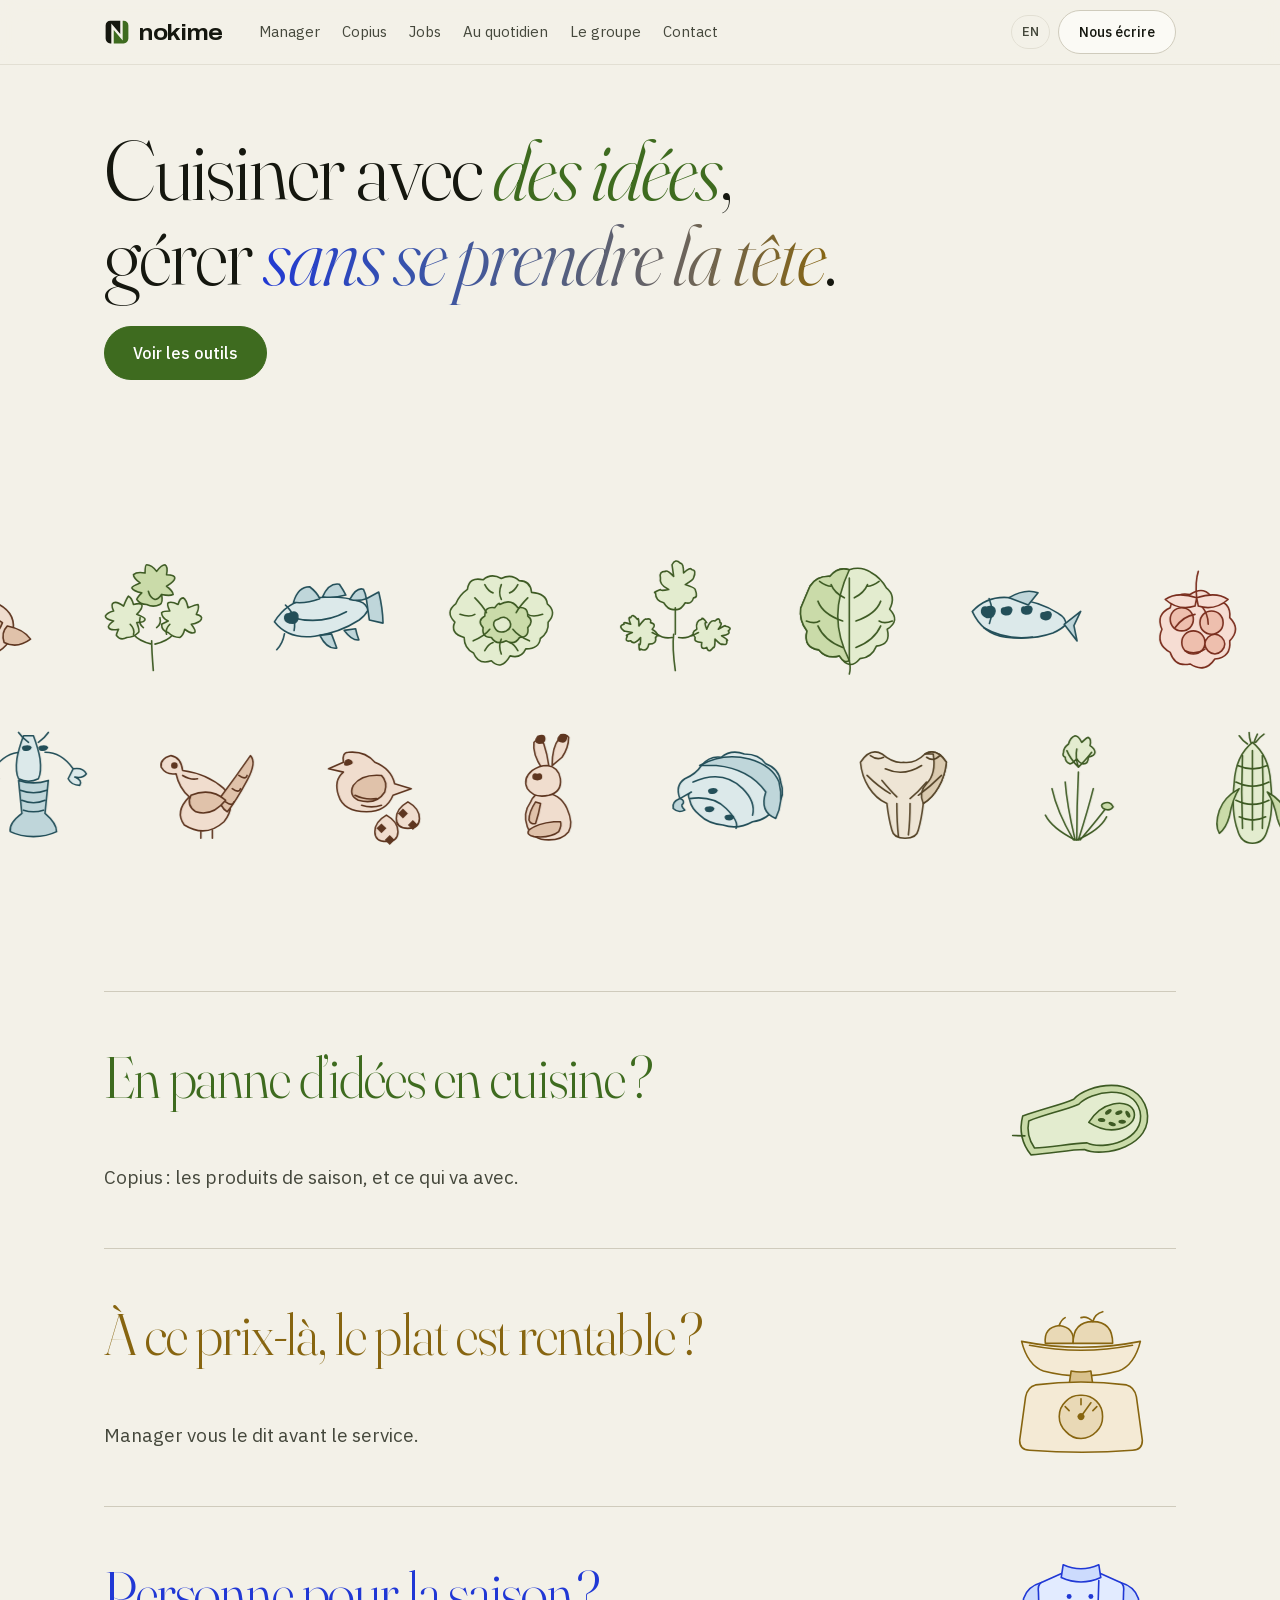
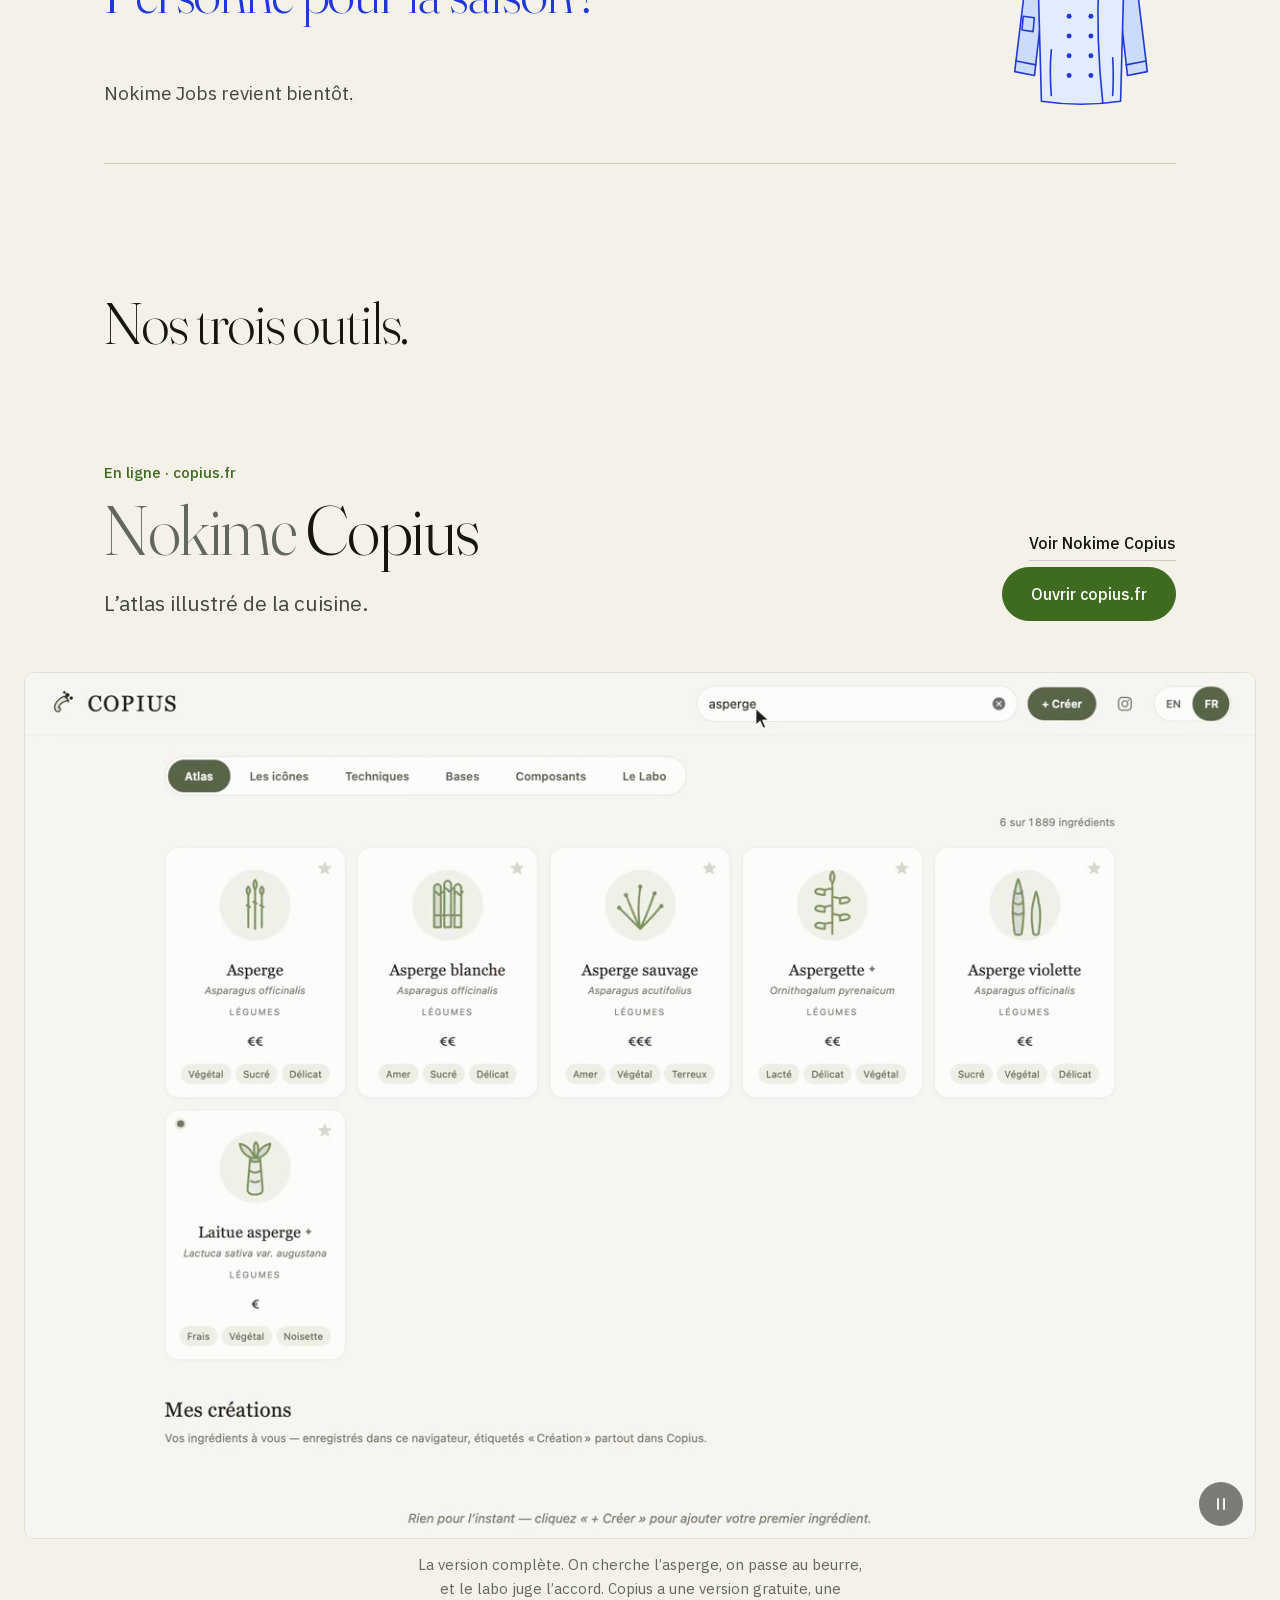
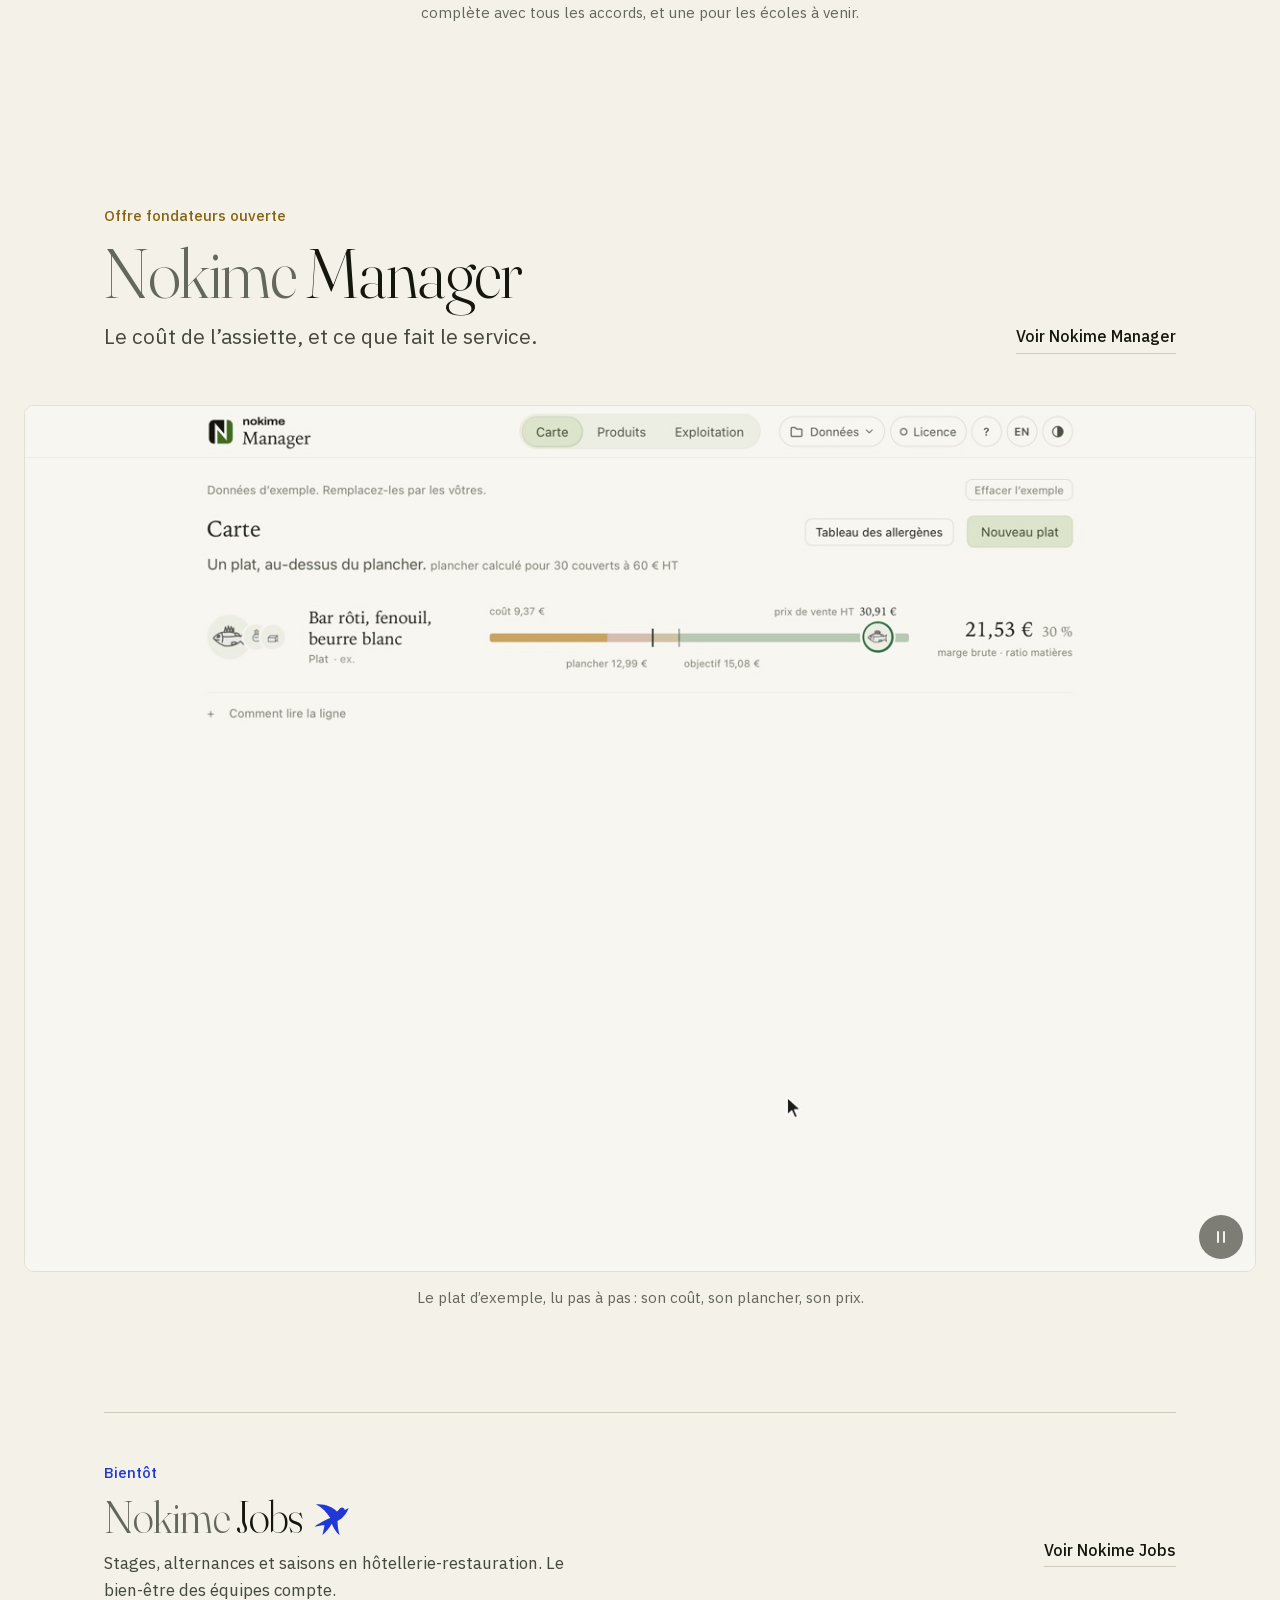
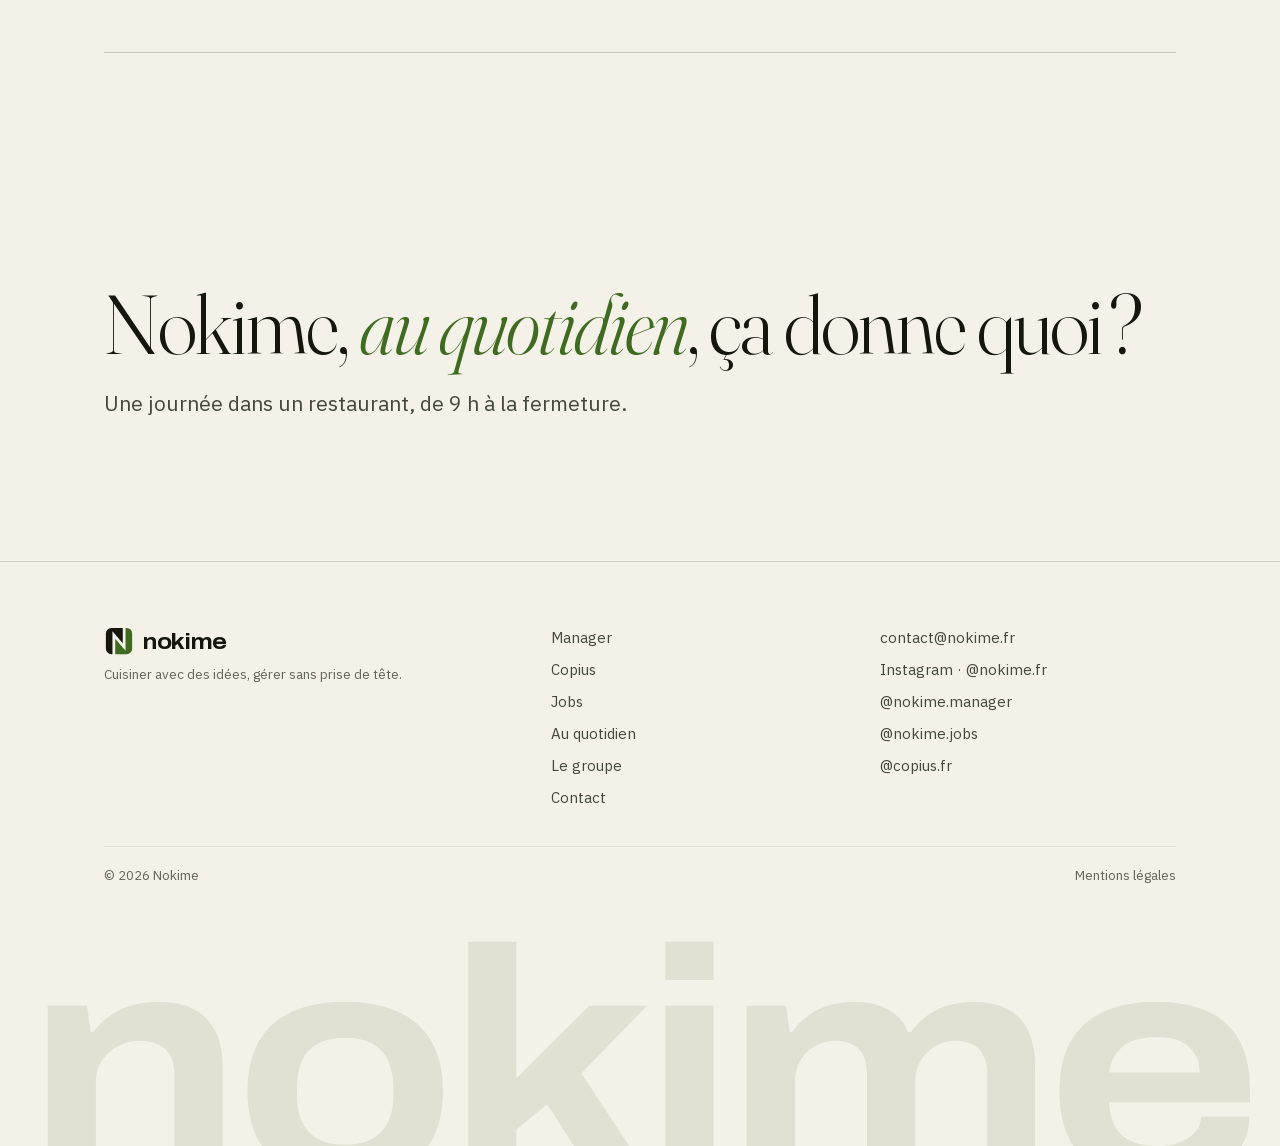
==== index.html @ 4565d4f0 "Films : plus de zoom au défilement sur tablette tactile (film Manager saccadé sur iPad) Sur écran ta" ====
<!doctype html>
<html lang="fr">
<head>
<meta charset="utf-8">
<meta name="viewport" content="width=device-width, initial-scale=1, viewport-fit=cover">
<title>Nokime — cuisiner avec des idées, gérer sans prise de tête</title>
<meta name="description" content="Copius pour trouver l’inspiration, Manager pour savoir si le plat est rentable et, bientôt, Jobs pour recruter en prenant soin des équipes.">
<link rel="canonical" href="https://nokime.fr/">
<meta name="theme-color" content="#F3F1E8">
<meta property="og:title" content="Nokime — cuisiner avec des idées, gérer sans prise de tête">
<meta property="og:description" content="Copius pour trouver l’inspiration, Manager pour savoir si le plat est rentable et, bientôt, Jobs pour recruter en prenant soin des équipes.">
<meta property="og:image" content="https://nokime.fr/og.png?v=8">
<meta property="og:image:width" content="1200">
<meta property="og:image:height" content="630">
<meta name="twitter:card" content="summary_large_image">
<meta property="og:type" content="website">
<meta property="og:locale" content="fr_FR">
<link rel="icon" href="data:image/svg+xml,%3Csvg xmlns='http://www.w3.org/2000/svg' viewBox='0 0 240 240'%3E%3Cstyle%3E.a%7Bfill:%2315170F%7D.b%7Bfill:%233E6B1F%7D%40media (prefers-color-scheme:dark)%7B.a%7Bfill:%23ECEBE2%7D.b%7Bfill:%23BBEB8A%7D%7D%3C/style%3E%3Cpath class='a' d='M15 181V59A44 44 0 0 1 59 15H150V137.65L67.5 41.65V225H59A44 44 0 0 1 15 181Z'/%3E%3Cpath class='b' d='M90 225V102.35L172.5 198.35V15H181A44 44 0 0 1 225 59V181A44 44 0 0 1 181 225Z'/%3E%3C/svg%3E">
<link rel="apple-touch-icon" href="apple-touch-icon.png?v=2">
<link rel="preload" href="fonts/archivo-wordmark.woff2" as="font" type="font/woff2" crossorigin>
<link rel="preload" href="fonts/fraunces-normal-300-700.woff2" as="font" type="font/woff2" crossorigin>
<link rel="preload" href="fonts/ibm-plex-sans-normal-400.woff2" as="font" type="font/woff2" crossorigin>
<link rel="stylesheet" href="css/fonts.css?v=134">
<link rel="stylesheet" href="css/site.css?v=134">
<link rel="stylesheet" href="css/atlas.css?v=134">
<link rel="stylesheet" href="css/door.css?v=134">
<script>(function(){var l;try{var q=/[?&]lang=(fr|en)(?:&|$)/.exec(location.search);l=q?q[1]:localStorage.getItem("nokime-lang");}catch(e){}if(l!=="fr"&&l!=="en")l=/(^|\.)nokime\.com$/.test(location.hostname)?"en":"fr";document.documentElement.setAttribute("lang",l);})();</script>
<script type="application/ld+json">{"@context":"https://schema.org","@graph":[{"@type":"Organization","@id":"https://nokime.fr/#org","name":"Nokime","url":"https://nokime.fr/","sameAs":["https://www.instagram.com/nokime.fr/","https://www.linkedin.com/company/nokime-fr/"],"logo":"https://nokime.fr/apple-touch-icon.png","description":"Copius pour trouver l’inspiration, Manager pour savoir si le plat est rentable et, bientôt, Jobs pour recruter en prenant soin des équipes.","disambiguatingDescription":"Nokime est une entreprise française d’outils pour la restauration et l’hôtellerie : Copius, Nokime Jobs et Nokime Manager.","brand":[{"@type":"Brand","name":"Copius","url":"https://copius.fr/","description":"Copius : 1 889 ingrédients, 135 techniques, 45 bases et 68 chefs, dessinés et bilingues, chaque produit avec sa fourchette de prix, sa saison et ses accords. Trois versions : libre, complète, école (bientôt).","sameAs":["https://www.instagram.com/copius.fr/"]},{"@type":"Brand","name":"Nokime Jobs","url":"https://nokime.fr/jobs/","description":"Des stages, des alternances et des saisons en hôtellerie-restauration, avec une charte d’accueil. Nokime Jobs revient bientôt.","sameAs":["https://www.instagram.com/nokime.jobs/"]},{"@type":"Brand","name":"Nokime Manager","url":"https://manager.nokime.fr/","description":"Nokime Manager : coût matière par portion, ratio, marge brute et prix plancher pour chaque plat ; vos prix d’achat ; le tableau des allergènes ; un service type lu en clair. Sur votre compte, avec 1 887 produits déjà chiffrés.","sameAs":["https://www.instagram.com/nokime.manager/"]}]},{"@type":"WebSite","@id":"https://nokime.fr/#site","name":"Nokime","url":"https://nokime.fr/","inLanguage":["fr","en"],"publisher":{"@id":"https://nokime.fr/#org"}}]}</script>
</head>
<body data-title="titleHome" data-desc="descHome">
<a class="skip" href="#main" data-t="skip">Aller au contenu</a>

<!-- the welcome door: Copius, Manager and Jobs pinned on one stage; Copius + Manager + Jobs melt, as paint mixes, into the mark and the name Nokime as the page scrolls (css/door.css, js/door.js) -->
<section class="door" id="door" role="region" aria-labelledby="doorTitle" data-nosnippet>
  <div class="door-track" id="doorTrack">
    <div class="door-stage" id="doorStage">
      <div class="d-tools"><button class="d-lang" id="ddLang" type="button" hidden>EN</button><a class="d-skip" href="#doorEnd" data-t="ddSkip">Passer</a></div>

      <!-- three pools of paint; mix-blend-mode multiply inside an isolated group = the colours mix like paint, never like light (divs moved by transform, so the compositor does it) -->
      <div class="d-paint" id="ddPaint" aria-hidden="true">
        <div class="d-pools" id="ddPools">
          <i class="d-pool pa" id="ddPA"></i>
          <i class="d-pool pb" id="ddPB"></i>
          <i class="d-pool pc" id="ddPC"></i>
        </div>
      </div>

      <div class="d-worlds" id="ddWorlds">

        <div class="d-head" id="ddHead"><p id="doorTitle" data-t="ddTitle">Un restaurant, trois questions.</p></div>

        <div class="d-col d-copius">
          <div class="d-text">
            <p class="d-q" data-fade data-t="ddQ1">Quoi cuisiner ?</p>
            <p class="d-name" data-w="c" data-t="navCopius">Copius</p>
            <p class="d-inf" data-fade data-t="ddI1">Les idées.</p>
          </div>
          <div class="d-world" aria-hidden="true"><div class="d-disc">
            <span class="d-piece d-art a1" data-w="c" data-kind="art" data-art="porcini" style="--rot:-6"></span>
            <span class="d-piece d-art a2" data-w="c" data-kind="art" data-art="langoustine" style="--rot:7"></span>
            <span class="d-piece d-art a3" data-w="c" data-kind="art" data-art="fraise-des-bois" style="--rot:-10"></span>
            <span class="d-piece d-art a4" data-w="c" data-kind="art" data-art="scallop" style="--rot:8"></span>
            <span class="d-piece d-art a5" data-w="c" data-kind="art" data-art="cilantro" style="--rot:-4"></span>
          </div></div>
        </div>

        <div class="d-col d-manager">
          <div class="d-text">
            <p class="d-q" data-fade data-t="ddQ2">À quel prix ?</p>
            <p class="d-name" data-w="m" data-t="navManager">Manager</p>
            <p class="d-inf" data-fade data-t="ddI2">Le bon prix.</p>
          </div>
          <div class="d-world" aria-hidden="true"><div class="d-disc">
            <span class="d-piece d-art a1" data-w="m" data-kind="art" data-art="icon-balance-cuisine" style="--rot:-6"></span>
            <span class="d-piece d-art a2" data-w="m" data-kind="art" data-art="icon-carnet" style="--rot:7"></span>
            <span class="d-piece d-art a3" data-w="m" data-kind="art" data-art="icon-etiquette" style="--rot:-10"></span>
            <span class="d-piece d-art a4" data-w="m" data-kind="art" data-art="icon-pieces" style="--rot:8"></span>
          </div></div>
        </div>

        <div class="d-col d-jobs">
          <div class="d-text">
            <p class="d-q" data-fade data-t="ddQ3">Avec qui ?</p>
            <p class="d-name" data-w="j" data-t="navJobs">Jobs</p>
            <p class="d-inf" data-fade data-t="ddI3">L’équipe.</p>
          </div>
          <div class="d-world" aria-hidden="true"><div class="d-disc">
            <span class="d-piece d-art a1" data-w="j" data-kind="art" data-art="icon-toque-haute" style="--rot:-6"></span>
            <span class="d-piece d-art a2" data-w="j" data-kind="art" data-art="icon-veste" style="--rot:5"></span>
            <span class="d-piece d-art a3" data-w="j" data-kind="art" data-art="icon-sonnette" style="--rot:-10"></span>
            <span class="d-piece d-art a4" data-w="j" data-kind="art" data-art="icon-tablier" style="--rot:6"></span>
          </div></div>
        </div>

      </div>

      <div class="d-hint" aria-hidden="true" id="ddHint"><span data-t="ddScroll">Faites défiler</span><i></i></div>

      <div class="d-final" id="ddFinal">
        <div class="d-markwrap">
          <svg class="d-mark" id="ddMark" viewBox="0 0 240 240" aria-hidden="true" focusable="false">
            <defs>
              <radialGradient id="ddGlowG" cx="50%" cy="50%" r="50%">
                <stop offset="0" style="stop-color:var(--paint-c)" stop-opacity=".30"/>
                <stop offset=".55" style="stop-color:var(--paint-c)" stop-opacity=".09"/>
                <stop offset="1" style="stop-color:var(--paint-c)" stop-opacity="0"/>
              </radialGradient>
            </defs>
            <circle class="d-glow" id="ddGlow" cx="120" cy="120" r="215" fill="url(#ddGlowG)"/>
            <rect class="d-body" id="ddBody" x="15" y="15" width="210" height="210" rx="44"/>
            <g class="d-halves" id="ddHalves">
              <path class="d-knife" id="ddKnife" pathLength="1" d="M78.75 225V72L161.25 168V15"/>
              <path class="cut-a" id="ddCutA" d="M15 181V59A44 44 0 0 1 59 15H150V137.65L67.5 41.65V225H59A44 44 0 0 1 15 181Z"/>
              <path class="cut-b" id="ddCutB" d="M90 225V102.35L172.5 198.35V15H181A44 44 0 0 1 225 59V181A44 44 0 0 1 181 225Z"/>
            </g>
            <rect class="d-rim" id="ddRim" x="15" y="15" width="210" height="210" rx="44" vector-effect="non-scaling-stroke"/>
          </svg>
        </div>
        <div class="d-wordbox">
          <p class="d-eq" id="ddEq" aria-hidden="true"><span class="eq-t eq-c">Copius</span><span class="eq-p">+</span><span class="eq-t eq-m">Manager</span><span class="eq-p">+</span><span class="eq-t eq-j">Jobs</span><span class="eq-is">=</span></p>
          <p class="d-word" id="ddWord">nokime</p>
        </div>
        <p class="d-line" id="ddLine" data-t="grTitle">Un seul nom, plusieurs outils.</p>
        <div class="d-act" id="ddAct"><a class="btn primary" href="#doorEnd"><span data-t="ddEnter">Entrer sur le site</span><span class="arrow" aria-hidden="true">→</span></a></div>
        <p class="d-links" id="ddLinks"><a class="t-manager" href="manager/" data-t="navManager">Manager</a><a class="t-copius" href="copius/" data-t="navCopius">Copius</a><a class="t-jobs" href="jobs/" data-t="navJobs">Jobs</a></p>
      </div>


    </div>
  </div>
</section>
<span class="d-end" id="doorEnd" tabindex="-1"></span>

<header class="site-head">
  <div class="wrap head-row">
    <a class="brand" href="./">
      <svg class="mark" viewBox="0 0 240 240" aria-hidden="true"><path class="cut-a" d="M15 181V59A44 44 0 0 1 59 15H150V137.65L67.5 41.65V225H59A44 44 0 0 1 15 181Z"/><path class="cut-b" d="M90 225V102.35L172.5 198.35V15H181A44 44 0 0 1 225 59V181A44 44 0 0 1 181 225Z"/></svg>
      <span class="word">nokime</span>
    </a>
    <nav class="nav" id="nav" aria-label="Navigation">
      <a href="manager/" data-t="navManager">Manager</a>
      <a href="copius/" data-t="navCopius">Copius</a>
      <a href="jobs/" data-t="navJobs">Jobs</a>
      <a href="au-quotidien/" data-t="navDay">Au quotidien</a>
      <a href="groupe/" data-t="navGroup">Le groupe</a>
      <a href="contact/" data-t="navContact">Contact</a>
    </nav>
    <div class="head-tools">
      <button class="tbtn" id="langBtn" type="button" aria-label="Switch to English">EN</button>
      <a class="btn small" href="contact/" data-t="navCta">Nous écrire</a>
      <button class="tbtn menu" id="menuBtn" type="button" aria-expanded="false" aria-controls="nav" aria-label="Menu"><svg viewBox="0 0 24 24" aria-hidden="true"><path d="M4 7h16M4 12h16M4 17h16"/></svg></button>
    </div>
  </div>
</header>

<main id="main">

  <section class="plate-hero">
    <div class="wrap">
      <h1 class="display"><span data-t="heroT1">Cuisiner avec </span><em class="hl hl-idea" data-t="heroT2">des idées</em><span data-t="heroT3">, gérer </span><em class="hl hl-calm" data-t="heroT4">sans se prendre la tête</em><span data-t="heroT5">.</span></h1>
      <div class="cta-row">
          <a class="btn primary" href="#outils"><span data-t="heroCta1">Voir les outils</span></a>
        </div>
    </div>
    <div class="wall" data-wall="2" aria-hidden="true"></div>
  </section>

  <section>
    <div class="wrap">
      <div class="questions">
        <a class="stat" href="copius/"><p class="stat-n t-copius" data-t="stat1n">En panne d’idées en cuisine ?</p><p class="stat-l" data-t="stat1l">Copius : les produits de saison, et ce qui va avec.</p><span class="q-art" aria-hidden="true" data-art="butternut"></span></a>
        <a class="stat" href="manager/"><p class="stat-n t-manager" data-t="stat3n">À ce prix-là, le plat est rentable ?</p><p class="stat-l" data-t="stat3l">Manager vous le dit avant le service.</p><span class="q-art" aria-hidden="true" data-art="icon-balance-cuisine"></span></a>
        <a class="stat" href="jobs/"><p class="stat-n t-jobs" data-t="stat2n">Personne pour la saison ?</p><p class="stat-l" data-t="stat2l">Nokime Jobs revient bientôt.</p><span class="q-art" aria-hidden="true" data-art="icon-veste"></span></a>
      </div>
    </div>
  </section>

  <section class="section tools" id="outils">
    <div class="wrap">
      <div class="section-head">
        <h2 class="kicker" data-t="prodKicker">Nos trois outils.</h2>
      </div>
      <div class="chapters">
        <article class="chapter chapter-copius"><div class="chapter-head"><div class="chapter-name"><p class="tag t-copius" data-t="cTag">En ligne · copius.fr</p>
          <h3><span class="brandword">Nokime</span> Copius</h3>
          <p class="sub" data-t="cSub">L’atlas illustré de la cuisine.</p>
          <a class="link" href="copius/"><span data-t="cLink">Voir Nokime Copius</span></a><a class="btn primary btn-copius" href="https://copius.fr" rel="noopener"><span data-t="cpCta1">Ouvrir copius.fr</span></a></div></div><figure class="shot">
        <div class="shot-frame">
          <video class="shot-video"  muted loop playsinline preload="none" width="1280" height="900"
                 poster="media/copius-film-fr.jpg?v=1"
                 data-src-fr="media/copius-film-fr.mp4?v=1" data-src-en="media/copius-film-en.mp4?v=1"
                 data-poster-fr="media/copius-film-fr.jpg?v=1" data-poster-en="media/copius-film-en.jpg?v=1"
                 data-t-attr="aria-label:cpShotLabel" aria-label="Nokime Copius en action, de la recherche au labo d’accords">
            <source src="media/copius-film-fr.mp4?v=1" type="video/mp4">
          </video>
        </div>
        <figcaption><span data-t="cpShotCap">La version complète. On cherche l’asperge, on passe au beurre, et le labo juge l’accord.</span> <span data-t="cpVersions">Copius a une version gratuite, une complète avec tous les accords, et une pour les écoles à venir.</span></figcaption>
      </figure></article>
        <article class="chapter chapter-manager"><div class="chapter-head"><div class="chapter-name"><p class="tag t-manager" data-t="mTag">Offre fondateurs ouverte</p>
          <h3><span class="brandword">Nokime</span> Manager</h3>
          <p class="sub" data-t="mSub">Le coût de l’assiette, et ce que fait le service.</p>
          <a class="link" href="manager/"><span data-t="mLink">Voir Nokime Manager</span></a></div></div><figure class="shot">
        <div class="shot-frame">
          <video class="shot-video"  muted loop playsinline preload="none" width="1280" height="900"
                 poster="media/manager-preview-fr.jpg?v=5"
                 data-src-fr="media/manager-preview-fr.mp4?v=5" data-src-en="media/manager-preview-en.mp4?v=5"
                 data-poster-fr="media/manager-preview-fr.jpg?v=5" data-poster-en="media/manager-preview-en.jpg?v=5"
                 data-t-attr="aria-label:shotLabel" aria-label="Nokime Manager en action, avec son plat d’exemple">
            <source src="media/manager-preview-fr.mp4?v=5" type="video/mp4">
          </video>
        </div>
        <figcaption data-t="shotCap">Le plat d’exemple, lu pas à pas : son coût, son plancher, son prix.</figcaption>
      </figure></article>
        <article class="chapter chapter-jobs"><div class="chapter-head"><div class="chapter-name"><p class="tag t-jobs" data-t="jTag">Bientôt</p>
          <h3><span class="brandword">Nokime</span> Jobs<svg class="hd-mark" viewBox="0 0 100 100" aria-hidden="true" focusable="false"><path fill="currentColor" d="M99 22 L88 28 C87 21 80 18 75 23 C73 26 70 30 66 32 C56 20 34 10 8 12 C26 22 38 34 48 50 C38 54 20 62 4 74 C14 72 24 70 32 70 C30 80 28 90 26 98 C36 88 46 78 52 66 C58 80 64 90 74 98 C70 84 68 70 68 58 C80 52 92 40 99 22 Z"/></svg></h3>
          <p class="sub" data-t="jSub">Stages, alternances et saisons en hôtellerie-restauration. Le bien-être des équipes compte.</p>
          <a class="link" href="jobs/"><span data-t="jLink">Voir Nokime Jobs</span></a></div></div></article>
      </div>
    </div>
  </section>

  <section class="day-teaser">
    <div class="wrap">
      <a href="au-quotidien/">
        <h2 class="display"><span data-t="dayT1">Nokime, </span><em class="hl t-copius" data-t="dayT2">au quotidien</em><span data-t="dayT3">, ça donne quoi ?</span></h2>
        <p data-t="daySub">Une journée dans un restaurant, de 9 h à la fermeture.</p>
      </a>
    </div>
  </section>

</main>

<footer class="site-foot">
  <div class="wrap">
    <div class="foot-grid">
      <div>
        <a class="brand" href="./"><svg class="mark" viewBox="0 0 240 240" aria-hidden="true"><path class="cut-a" d="M15 181V59A44 44 0 0 1 59 15H150V137.65L67.5 41.65V225H59A44 44 0 0 1 15 181Z"/><path class="cut-b" d="M90 225V102.35L172.5 198.35V15H181A44 44 0 0 1 225 59V181A44 44 0 0 1 181 225Z"/></svg><span class="word">nokime</span></a>
        <p class="small" data-t="footTag">Cuisiner avec des idées, gérer sans prise de tête.</p>
      </div>
      <nav aria-label="Pied de page" data-t-attr="aria-label:footNav">
        <a href="manager/" data-t="navManager">Manager</a>
        <a href="copius/" data-t="navCopius">Copius</a>
        <a href="jobs/" data-t="navJobs">Jobs</a>
        <a href="au-quotidien/" data-t="navDay">Au quotidien</a>
        <a href="groupe/" data-t="navGroup">Le groupe</a>
        <a href="contact/" data-t="navContact">Contact</a>
      </nav>
      <div class="foot-links">
        <a href="mailto:contact@nokime.fr">contact@nokime.fr</a>
        <a href="https://www.instagram.com/nokime.fr/" rel="noopener">Instagram · @nokime.fr</a>
        <a href="https://www.instagram.com/nokime.manager/" rel="noopener">@nokime.manager</a>
        <a href="https://www.instagram.com/nokime.jobs/" rel="noopener">@nokime.jobs</a>
        <a href="https://www.instagram.com/copius.fr/" rel="noopener">@copius.fr</a>
      </div>
    </div>
    <div class="foot-bottom">
      <span>© <span data-year>2026</span> Nokime</span>
      <a href="mentions-legales/" data-t="footLegal">Mentions légales</a>
    </div>
  </div>
  <div class="foot-word" aria-hidden="true">nokime</div>
</footer>

<script src="js/art.js?v=134"></script>
<script src="js/art-wall.js?v=134"></script>
<script src="js/i18n.js?v=134"></script>
<script src="js/atlas.js?v=134"></script>
<script src="js/site.js?v=134"></script>
<script src="js/door.js?v=134"></script>
</body>
</html>
---- css/fonts.css ----
/* Self-hosted, latin subset, SIL Open Font License — see fonts/LICENSE.txt.
   Fetched once from Google Fonts; nothing is loaded from a third party at runtime. */
/* Fraunces italic 300-700 — latin */
@font-face{font-family: 'Fraunces';
  font-style: italic;
  font-weight: 300 700;
  font-display: swap;
  src:url(../fonts/fraunces-italic-300-700.woff2) format('woff2');
  unicode-range: U+0000-00FF, U+0131, U+0152-0153, U+02BB-02BC, U+02C6, U+02DA, U+02DC, U+0304, U+0308, U+0329, U+2000-206F, U+20AC, U+2122, U+2191, U+2193, U+2212, U+2215, U+FEFF, U+FFFD;}
/* Fraunces normal 300-700 — latin */
@font-face{font-family: 'Fraunces';
  font-style: normal;
  font-weight: 300 700;
  font-display: swap;
  src:url(../fonts/fraunces-normal-300-700.woff2) format('woff2');
  unicode-range: U+0000-00FF, U+0131, U+0152-0153, U+02BB-02BC, U+02C6, U+02DA, U+02DC, U+0304, U+0308, U+0329, U+2000-206F, U+20AC, U+2122, U+2191, U+2193, U+2212, U+2215, U+FEFF, U+FFFD;}
/* IBM Plex Sans normal 400 — latin */
@font-face{font-family: 'IBM Plex Sans';
  font-style: normal;
  font-weight: 400;
  font-stretch: 100%;
  font-display: swap;
  src:url(../fonts/ibm-plex-sans-normal-400.woff2) format('woff2');
  unicode-range: U+0000-00FF, U+0131, U+0152-0153, U+02BB-02BC, U+02C6, U+02DA, U+02DC, U+0304, U+0308, U+0329, U+2000-206F, U+20AC, U+2122, U+2191, U+2193, U+2212, U+2215, U+FEFF, U+FFFD;}
/* IBM Plex Sans normal 500 — latin */
@font-face{font-family: 'IBM Plex Sans';
  font-style: normal;
  font-weight: 500;
  font-stretch: 100%;
  font-display: swap;
  src:url(../fonts/ibm-plex-sans-normal-500.woff2) format('woff2');
  unicode-range: U+0000-00FF, U+0131, U+0152-0153, U+02BB-02BC, U+02C6, U+02DA, U+02DC, U+0304, U+0308, U+0329, U+2000-206F, U+20AC, U+2122, U+2191, U+2193, U+2212, U+2215, U+FEFF, U+FFFD;}
/* IBM Plex Sans normal 600 — latin */
@font-face{font-family: 'IBM Plex Sans';
  font-style: normal;
  font-weight: 600;
  font-stretch: 100%;
  font-display: swap;
  src:url(../fonts/ibm-plex-sans-normal-600.woff2) format('woff2');
  unicode-range: U+0000-00FF, U+0131, U+0152-0153, U+02BB-02BC, U+02C6, U+02DA, U+02DC, U+0304, U+0308, U+0329, U+2000-206F, U+20AC, U+2122, U+2191, U+2193, U+2212, U+2215, U+FEFF, U+FFFD;}

/* The wordmark: Archivo SemiExpanded Bold (112 % width), cut with fontTools to the six letters of « nokime » (1 KB) */
@font-face{font-family: 'Nokime Wordmark';
  font-style: normal;
  font-weight: 700;
  font-stretch: 112%;
  font-display: swap;
  src:url(../fonts/archivo-wordmark.woff2) format('woff2');
  unicode-range: U+65, U+69, U+6B, U+6D-6F;}
---- css/site.css ----
/* Nokime — site stylesheet. Paper only, his call (27 Oct 2026; dark only from 22 Sept): one token set on :root,
   every colour through a token. The typefaces and the serif/sans tokens sit below. */

:root{
  --bg:#F3F1E8;--bg-2:#ECE9DE;--card:#FBFAF5;--hair:#E2DFD3;--rule:#CFCBBC;   /* the paper of the logo's light version */
  --ink:#15170F;--ink-2:#45483C;--ink-3:#64675B;
  --accent:#3E6B1F;--accent-ink:#FFFFFF;   /* the logo's green on a light ground (5.6:1 on the paper) */
  --brass:#876510;   /* Manager's gold, deepened to read on the paper (4.8:1) */
  --blue:#2038D5;    /* the Jobs blue itself */
  --fade:linear-gradient(90deg,#2038D5,#3652AE,#515E86,#6C645A,#876510); /* Jobs blue straight to the Manager brass, mixed in OKLab so the middle stays clean; every stop reads at 4.5:1 or more */
  --paint-c:#BBEB8A;--paint-m:#E7C370;--paint-j:#4B75FF;   /* the three bright brand colours, used as paint on the paper (the welcome door), never for text */
  --art-1:#E9E9E6;--art-2:#D7D7D3;--art-3:#BCBCB6;--art-line:#585853;   /* the atlas's own light drawings (copius.fr) */
  --head:rgba(243,241,232,.88);
  --shadow:0 1px 2px rgba(21,23,15,.08);--lift:0 18px 48px rgba(21,23,15,.14);
  color-scheme:light;
  --serif:"Fraunces",Georgia,"Iowan Old Style","Times New Roman",serif;
  --sans:"IBM Plex Sans",-apple-system,BlinkMacSystemFont,"Segoe UI",Helvetica,Arial,sans-serif;
  --r:14px;
}

/* ---------- base ---------- */
*{box-sizing:border-box}
html{-webkit-text-size-adjust:100%;scroll-behavior:smooth}
@media (prefers-reduced-motion:reduce){
  html{scroll-behavior:auto}
  *,*::before,*::after{transition:none!important;animation:none!important}
}
body{margin:0;background:var(--bg);color:var(--ink);font-family:var(--sans);font-size:16px;line-height:1.6;
  font-optical-sizing:auto;-webkit-font-smoothing:antialiased;text-rendering:optimizeLegibility}
html[lang="en"] [data-lang="fr"],html[lang="fr"] [data-lang="en"]{display:none}
a{color:inherit;text-decoration:none}
:focus-visible{outline:2px solid var(--tool,var(--accent));outline-offset:3px}
img,svg{display:block;max-width:100%}
.wrap{max-width:1120px;margin:0 auto;padding:0 24px}

p,li{text-wrap:pretty}   /* no last word left alone on its line */
h1,h2,h3{font-family:var(--serif);font-weight:400;letter-spacing:-.005em;margin:0;text-wrap:balance}
.display{font-size:clamp(38px,5.6vw,68px);line-height:1.06;margin-bottom:.32em;font-variation-settings:"opsz" 96}
.page-hero .display{font-size:clamp(34px,4.6vw,58px)}
h2{font-size:clamp(28px,3.4vw,42px);line-height:1.1}
h3{font-size:24px;line-height:1.2}
p{margin:0 0 1em}
.lead{font-size:19px;line-height:1.55;color:var(--ink-2);max-width:60ch}
.kicker + .lead{margin-top:2px}
.kicker{font-family:var(--serif);font-size:clamp(26px,3vw,36px);line-height:1.15;margin:0 0 12px;text-wrap:balance}
.eyebrow,.tag{font-size:14px;font-weight:500;color:var(--ink-3);margin:0 0 14px}
.small{font-size:13.5px;color:var(--ink-3)}
.brandword{color:var(--ink-3)}

/* ---------- buttons, links ---------- */
.btn{display:inline-flex;align-items:center;gap:8px;padding:12px 18px;border-radius:999px;border:1px solid var(--rule);
  background:var(--card);color:var(--ink);font:inherit;font-weight:500;font-size:15px;line-height:1;cursor:pointer;
  transition:transform .15s,border-color .15s,background .15s,filter .15s}
.btn:hover{border-color:var(--ink-3);transform:translateY(-1px)}
.btn.primary{background:var(--accent);border-color:var(--accent);color:var(--accent-ink)}
.btn.primary:hover{filter:brightness(1.06)}
.btn.small{padding:9px 14px;font-size:14px}
.btn .arrow{transition:transform .15s}
.btn:hover .arrow{transform:translateX(2px)}
.link{font-weight:500;border-bottom:1px solid var(--rule);padding-bottom:2px;transition:border-color .15s}
.link:hover{border-color:var(--ink)}
.cta-row{display:flex;gap:12px;flex-wrap:wrap;margin-top:28px}

/* ---------- header ---------- */
.site-head{position:sticky;top:0;z-index:20;background:var(--bg);background:var(--head);
  backdrop-filter:blur(12px);-webkit-backdrop-filter:blur(12px);border-bottom:1px solid var(--hair)}
.head-row{display:flex;align-items:center;gap:28px;height:64px}
.brand{display:inline-flex;align-items:center;gap:9px;font-family:var(--serif);font-size:23px;letter-spacing:-.01em;color:var(--ink)}
/* the découpe: one knife cut through a block, cream for the dining room, green for the kitchen; the wordmark is Archivo, subset to its six letters */
.mark{width:26px;height:26px;flex:none}
.mark .cut-a{fill:currentColor}
.mark .cut-b{fill:var(--accent)}
.brand .word{font-family:'Nokime Wordmark',var(--sans);font-weight:700;font-stretch:112%;font-size:22px;letter-spacing:-.015em;line-height:1}
.site-foot .mark{width:30px;height:30px}
.nav{display:flex;gap:22px;margin-left:8px}
.nav a{white-space:nowrap;font-size:15px;color:var(--ink-2);padding:6px 0;border-bottom:1px solid transparent;transition:color .15s,border-color .15s}
.nav a:hover,.nav a[aria-current="page"]{color:var(--ink);border-bottom-color:var(--ink)}
.head-tools{margin-left:auto;display:flex;align-items:center;gap:8px}
.tbtn{height:34px;min-width:34px;padding:0 10px;border-radius:999px;border:1px solid var(--hair);background:transparent;
  color:var(--ink-2);font:inherit;font-size:13px;font-weight:500;cursor:pointer;display:inline-flex;align-items:center;justify-content:center;gap:6px}
.tbtn:hover{border-color:var(--rule);color:var(--ink)}
.tbtn svg{width:15px;height:15px;fill:none;stroke:currentColor;stroke-width:1.8;stroke-linecap:round;stroke-linejoin:round}
.menu{display:none}

/* ---------- hero ---------- */
.hero{padding:72px 0 56px}
.hero-grid{display:grid;grid-template-columns:1.05fr .95fr;gap:56px;align-items:center}

/* explanations fold behind a quiet plus; the page shows one line per thing */
.more{margin:10px 0 0;max-width:60ch}
.more summary{cursor:pointer;list-style:none;display:inline-flex;align-items:center;gap:8px;font-size:13.5px;font-weight:500;color:var(--ink-3);padding:4px 0;transition:color .15s}
.more summary::-webkit-details-marker{display:none}
.more summary::before{content:"+";display:inline-grid;place-items:center;width:18px;height:18px;border:1px solid var(--rule);border-radius:50%;font-size:13px;line-height:1;color:var(--ink-2);flex:none}
.more[open] summary::before{content:"−"}
.more summary:hover{color:var(--ink)}
.more > :not(summary){margin-top:10px}
.more p{color:var(--ink-2);font-size:15.5px;margin:0 0 .8em}
.more p:last-child{margin-bottom:0}

/* ---------- proof strip ---------- */
.stats{display:grid;grid-template-columns:repeat(4,1fr);gap:24px;padding:28px 0;border-top:1px solid var(--hair);border-bottom:1px solid var(--hair)}
.stats.three{grid-template-columns:repeat(3,1fr)}
.stat-n{font-family:var(--serif);font-size:34px;line-height:1;margin:0 0 6px}
.stats.problems{column-gap:40px}                 /* same columns as the three tools below */
.problems .stat-n{font-size:26px;line-height:1.15;text-wrap:balance}
@media (min-width:961px){.problems .stat-n{min-height:2.3em;max-width:9.5em}}   /* every question on two lines (FR and EN both hold from 8.5 to 10.5em), so the three descriptions start level */
/* the title's two halves and the three questions carry their tool's colour: ideas/Copius green, Jobs blue, Manager brass */
.display .hl{font-style:italic;font-weight:400}.hl-idea,.t-copius{color:var(--accent)}.hl-calm,.t-manager{color:var(--brass)}.t-jobs{color:var(--blue)}
/* « sans se prendre la tête » fades from Jobs to Manager; the padding keeps the italic's overhang inside the painted box */
@supports ((-webkit-background-clip:text) or (background-clip:text)){.display .hl-calm{background:var(--fade);-webkit-background-clip:text;background-clip:text;color:transparent;-webkit-text-fill-color:transparent;padding:0 .08em;margin:0 -.08em;-webkit-box-decoration-break:slice;box-decoration-break:slice}}   /* questions, not figures: smaller and allowed to wrap */
.stat-l{margin:0;font-size:14px;color:var(--ink-2)}

/* ---------- sections ---------- */
.section{padding:88px 0}
.section.tight{padding-top:24px}
.section-head{max-width:720px}
.products{display:grid;grid-template-columns:repeat(3,1fr);gap:0 40px;margin-top:40px;border-top:1px solid var(--hair)}
.product{padding:36px 0 40px;border-bottom:1px solid var(--hair);display:flex;flex-direction:column}
.product h3{font-size:28px;margin:6px 0 4px}
.product .sub{font-family:var(--serif);font-size:19px;color:var(--ink-2);margin:0 0 12px}
.product p:not(.sub):not(.tag){color:var(--ink-2)}
.product .link{align-self:flex-start;margin-top:18px}
.product:not(.next) .link{margin-top:auto;padding-top:18px}   /* the three links share the cards' bottom line, however long each line above */
.product .more{margin-bottom:4px}
.product.next{color:var(--ink-3);grid-column:1/-1;flex-direction:row;align-items:baseline;gap:14px;padding:18px 0 20px}
.product.next p{color:var(--ink-3)}
.product.next .tag{margin:0}
.product.next h3{font-size:22px;margin:0}
.art-cluster{position:relative;height:120px;width:210px;margin-bottom:10px}
.art-cluster span{position:absolute;width:96px;height:96px}
.art-cluster span:nth-child(1){left:0;top:14px}
.art-cluster span:nth-child(2){left:60px;top:0}
.art-cluster span:nth-child(3){left:116px;top:22px}
.art-cluster .art{width:100%;height:100%}
.art-cluster.single span{position:static;display:block;width:104px;height:104px;margin:8px 0 0 4px}
.art-cluster.spread span{width:82px;height:82px}
.art-cluster.spread span:nth-child(1){left:0;top:24px}
.art-cluster.spread span:nth-child(2){left:64px;top:0}
.art-cluster.spread span:nth-child(3){left:128px;top:22px}
.hd-mark{display:inline-block;width:.82em;height:.82em;margin-left:.22em;vertical-align:-.06em;color:var(--blue)}   /* l’hirondelle de Nokime Jobs, right after the name (his ask 13 Oct: next to the name, not flying out) */
.hd-note{margin:0 0 14px;font-size:14px;font-weight:500}
.hd-note a{color:var(--blue);border-bottom:1px solid currentColor}

.founders{background:var(--bg-2)}
.founders-grid{display:grid;grid-template-columns:1.1fr .9fr;gap:56px;align-items:center}
.founders-card{background:var(--card);border:1px solid var(--hair);border-radius:var(--r);padding:28px;box-shadow:var(--shadow)}
.founders-card .btn{margin-top:14px}
.founders-card .btn + .small{margin:12px 0 0}   /* the note under the button: room above, the card's padding below */

/* ---------- sub-pages ---------- */
.page-hero{padding:72px 0 40px}
.mosaic{display:grid;grid-template-columns:repeat(6,1fr);gap:16px;margin-top:36px}
.mosaic figure{margin:0;text-align:center}
.mosaic .art{width:100%;height:auto;aspect-ratio:1}
.mosaic figcaption{font-size:12.5px;color:var(--ink-3);margin-top:2px}
.prose{max-width:720px}
.prose p,.prose li{font-size:17px;color:var(--ink-2)}
.prose h2{font-size:clamp(24px,2.6vw,32px);margin:44px 0 12px;color:var(--ink)}
.prose > h2:first-child,.prose > [data-lang] > h2:first-child{margin-top:0}   /* the page hero already spaces the first heading */
.prose ul{padding-left:20px}
.prose .state li{padding:12px 0;border-top:1px solid var(--hair);list-style:none}
.prose .state{padding:0}
.contact-grid{display:grid;grid-template-columns:repeat(3,1fr);gap:24px;margin-top:36px}
.reason{border-top:1px solid var(--rule);padding-top:18px;display:flex;flex-direction:column}
.reason h2{font-size:22px;margin-bottom:6px}
.reason p{color:var(--ink-2)}
.reason .btn{align-self:flex-start;margin-top:auto}
.address{margin-top:48px;padding:28px;border:1px solid var(--hair);border-radius:var(--r);background:var(--card);
  display:flex;justify-content:space-between;align-items:center;gap:20px;flex-wrap:wrap}
.address .mail{font-family:var(--serif);font-size:clamp(22px,3vw,32px);border-bottom:1px solid var(--rule)}
.address .mail:hover{border-color:var(--ink)}

/* ---------- drawings (same classes as the atlas) ---------- */
.art .f1{fill:var(--art-1)}.art .f2{fill:var(--art-2)}.art .f3{fill:var(--art-3)}.art .dot{fill:var(--art-line)}
.art .s{fill:none;stroke:var(--art-line);stroke-width:2.4;stroke-linecap:round;stroke-linejoin:round}
.art .sf{stroke:var(--art-line);stroke-width:2.4;stroke-linecap:round;stroke-linejoin:round}

/* ---------- footer ---------- */
.site-foot{border-top:1px solid var(--hair);padding:48px 0 28px}
.foot-grid{display:grid;grid-template-columns:1.4fr 1fr 1fr;gap:32px}
.foot-grid nav,.foot-links{display:flex;flex-direction:column;gap:8px;align-items:flex-start}
.foot-grid a:not(.brand){color:var(--ink-2);font-size:15px}
.foot-grid a:not(.brand):hover{color:var(--ink)}
.foot-bottom{display:flex;justify-content:space-between;gap:16px;margin-top:36px;padding-top:18px;border-top:1px solid var(--hair);font-size:13.5px;color:var(--ink-3);flex-wrap:wrap}
.foot-bottom a{color:var(--ink-3)}
.foot-bottom a:hover{color:var(--ink)}

/* ---------- hero still life: six atlas drawings, loosely set ---------- */
.hero-art{position:relative;height:400px}
.hero-art span{position:absolute;display:block}
.hero-art span:nth-child(1){left:4%;top:22%;width:46%}
.hero-art span:nth-child(2){left:62%;top:2%;width:24%}
.hero-art span:nth-child(3){left:76%;top:46%;width:18%}
.hero-art span:nth-child(4){left:52%;top:66%;width:22%}
.hero-art span:nth-child(5){left:32%;top:0;width:22%}
.hero-art span:nth-child(6){left:8%;top:78%;width:18%}
.hero-art .art{width:100%;height:auto;aspect-ratio:1}
@media (max-width:960px){.hero-art{height:300px}}
@media (min-width:721px) and (max-width:960px){.hero-art{max-width:480px}}   /* one column here: the drawings are sized on the column, and at its full width they ran over the questions below */
@media (max-width:720px){.hero-art{height:clamp(240px,72vw,320px)}.hero-art span:nth-child(n+4){display:none}.hero-art span:nth-child(1){left:0;top:12%;width:58%}.hero-art span:nth-child(2){left:62%;top:0;width:30%}.hero-art span:nth-child(3){left:64%;top:52%;width:26%}}

/* ---------- the Manager preview: a real recording of the tool ---------- */
.shot{margin:0}
.shot-frame{border:1px solid var(--hair);border-radius:var(--r);overflow:hidden;background:var(--card);box-shadow:var(--lift)}
.shot-video{display:block;width:100%;height:auto;aspect-ratio:1280/900;background:var(--card)}
.shot figcaption{margin-top:12px;font-size:13.5px;color:var(--ink-3)}
.shot-section{padding-top:8px}
/* the Jobs page: l'hirondelle de Nokime Jobs, the swallow beside its title in the Jobs blue */
.hd-section{padding-top:24px}
.hd-row{display:grid;grid-template-columns:auto minmax(0,1fr);gap:0 24px;align-items:start}
.hd-row .lead{max-width:52ch}
.hd-more{margin:18px 0 0}
.hd-read{margin:12px 0 0;font-size:15px;color:var(--ink-2);line-height:1.8}
.hd-art{width:56px;height:auto;color:var(--blue);margin-top:2px}
@media (max-width:720px){.hd-row{gap:0 16px}.hd-art{width:42px}}

/* ---------- responsive ---------- */
@media (max-width:960px){
  .hero-grid,.founders-grid{grid-template-columns:1fr;gap:36px}
  .products{grid-template-columns:1fr}
  .contact-grid{grid-template-columns:1fr;gap:24px}
  .stats,.stats.three{grid-template-columns:1fr 1fr}
  .stats.three .stat:last-child{grid-column:1/-1}
  .stats.problems{grid-template-columns:1fr;gap:18px}                 /* three problems read as lines on a phone, not a 2+1 grid */
  .mosaic{grid-template-columns:repeat(4,1fr)}
  .foot-grid{grid-template-columns:1fr;gap:20px}
}
@media (min-width:721px) and (max-width:860px){.head-tools .btn{display:none}.nav{gap:18px}}   /* six links: below 860 the header sheds « Nous écrire », Contact is right there, as the phone layout already does; 860 and the 18 px leave room for a 17 px scrollbar */
@media (max-width:720px){
  .wrap{padding:0 16px}
  .hero{padding:44px 0 36px}
  .page-hero{padding:44px 0 28px}
  .section{padding:64px 0}
  .nav{display:none;position:absolute;left:0;right:0;top:64px;flex-direction:column;gap:0;background:var(--bg);
    border-bottom:1px solid var(--hair);padding:8px 16px 12px;margin:0}
  .nav.open{display:flex}
  .nav a{padding:12px 0;border-bottom:1px solid var(--hair)}
  .nav a[aria-current="page"]{border-bottom-color:var(--hair)}
  .menu{display:inline-flex}
  .head-tools .btn{display:none}
  .stat-n{font-size:28px}
  .mosaic{grid-template-columns:repeat(3,1fr);gap:12px}
}

/* ---------- details, every page and every version ---------- */
html{-webkit-tap-highlight-color:transparent;accent-color:var(--accent)}
::selection{background:color-mix(in oklab,var(--paint-c) 60%,transparent);color:var(--ink)}
body{min-height:100vh;min-height:100dvh;display:flex;flex-direction:column}
main{flex:1 0 auto}
[data-tool="copius"]{--tool:#3E6B1F;--tool-ink:#FFFFFF;--shot-x:28%}
[data-tool="manager"]{--tool:#7A5A0B;--tool-ink:#FFFFFF;--shot-x:42%}
[data-tool="jobs"]{--tool:var(--blue);--tool-ink:#FFFFFF}
main{--art-1:#EFEBDD;--art-2:#E0DAC7;--art-3:#C9C2AB;--art-line:#4F4D42}
.art .s,.art .sf{vector-effect:non-scaling-stroke;stroke-width:1.6}
.wrap{padding-left:max(24px,env(safe-area-inset-left));padding-right:max(24px,env(safe-area-inset-right))}
.display{letter-spacing:-.018em}.page-hero .display{letter-spacing:-.015em}
.skip{position:absolute;left:16px;top:-80px;z-index:50;padding:12px 16px;background:var(--ink);color:var(--bg);border-radius:3px;font-size:15px}
.skip:focus{top:12px}
main .btn,.site-head .btn{min-height:44px;padding:0 20px;justify-content:center;transition:background-color .16s,border-color .16s,color .16s,opacity .06s}
main .cta-row .btn{min-height:52px;padding:0 26px;font-size:16px}
main .btn:hover,.site-head .btn:hover{transform:none}
main .btn.primary{background:var(--tool,var(--accent));border-color:var(--tool,var(--accent));color:var(--tool-ink,var(--accent-ink))}
@media (hover:hover){main .btn.primary:hover{filter:none;background:color-mix(in oklab,var(--tool,var(--accent)) 86%,#000);border-color:color-mix(in oklab,var(--tool,var(--accent)) 86%,#000)}main .btn:not(.primary):hover{border-color:var(--ink)}}
main .btn:active,.site-head .btn:active,.tbtn:active{opacity:.86;transition-duration:.06s}
.link{display:inline-block;padding:6px 0 3px}
.more summary{font-size:15px;min-height:44px;color:var(--ink-2)}
a.stat{display:block;color:inherit}
@media (hover:hover){a.stat:hover .stat-n{text-decoration:underline;text-decoration-thickness:1px;text-underline-offset:.16em}}
.product{position:relative}.product .link::after{content:"";position:absolute;inset:0}
.versions{margin:18px 0 0;max-width:52ch;color:var(--ink-2)}
.figures{list-style:none;margin:28px 0 0;padding:0;display:flex;flex-wrap:wrap;gap:12px 36px}
.figures li{display:flex;flex-direction:column;gap:2px}
.fig-n{font-family:var(--serif);font-size:32px;line-height:1.1;font-variation-settings:"opsz" 72}
.fig-l{font-size:14px;color:var(--ink-3)}
.nf-tools{display:flex;gap:24px;margin-top:28px;font-family:var(--serif);font-size:24px}
.prose .state a{display:block;color:inherit}
@media (hover:hover){.prose .state a:hover{text-decoration:underline;text-underline-offset:.16em;text-decoration-thickness:1px}}
.address{margin:0 0 36px}
.shot-box{position:relative}
.shot-toggle{position:absolute;right:12px;bottom:12px;width:44px;height:44px;display:grid;place-items:center;border:0;border-radius:50%;background:rgba(21,23,15,.72);color:#F3F1E8;cursor:pointer;opacity:.75;transition:opacity .16s}
.shot-toggle:hover,.shot-toggle:focus-visible{opacity:1}
.shot-toggle svg{width:16px;height:16px;fill:none;stroke:currentColor;stroke-width:2;stroke-linecap:round;stroke-linejoin:round}
.shot-toggle .i-play{display:none;fill:currentColor}.shot-toggle.held .i-play{display:block}.shot-toggle.held .i-pause{display:none}
@view-transition{navigation:auto}
.site-head{view-transition-name:head}
::view-transition-old(root),::view-transition-new(root){animation-duration:.22s}
@media (max-width:720px){
  .wrap{padding-left:max(16px,env(safe-area-inset-left));padding-right:max(16px,env(safe-area-inset-right))}
  .head-row{height:56px}
  .nav{top:56px;transform-origin:top;box-shadow:0 18px 40px rgba(21,23,15,.14)}
  .nav.open{animation:navIn .18s cubic-bezier(.2,.7,.2,1)}
  .nav a[aria-current="page"]{font-weight:600;color:var(--ink)}
  .tbtn{height:44px;min-width:44px}
  .site-foot a:not(.brand){display:inline-block;padding:7px 0}
  .foot-grid nav,.foot-links{gap:2px}
  .shot-video{aspect-ratio:1/1;object-fit:cover;object-position:var(--shot-x,50%) 0}
  .figures{display:grid;grid-template-columns:1fr 1fr;gap:16px}
}
@keyframes navIn{from{opacity:0;transform:translateY(-6px)}to{opacity:1;transform:none}}
.menu[aria-expanded="true"] svg path{d:path("M6 6l12 12M18 6L6 18")}
@media (prefers-reduced-motion:reduce){@view-transition{navigation:none}}
---- css/atlas.css ----
/* L'atlas: Paper, large confident type, and the drawings at full size.
   Everything here sits inside main or the footer: the welcome door is not touched. */
main{overflow-x:clip}
.page-hero .display,.plate-hero .display,.day-teaser .display{font-size:clamp(42px,6.5vw,92px);line-height:1.02;letter-spacing:-.024em;font-weight:300;font-variation-settings:"opsz" 144;max-width:15.5em;margin-bottom:.34em}
.page-hero .hl,.plate-hero .hl,.day-teaser .hl{font-weight:300}
main .lead{font-size:clamp(19px,1.8vw,22px);line-height:1.5}
main .kicker,.chapter h3{font-weight:300;letter-spacing:-.02em;font-variation-settings:"opsz" 144}
main .kicker{font-size:clamp(34px,4.6vw,60px);line-height:1.06;margin-bottom:.5em}
main .cta-row .btn{min-height:54px;padding:0 28px;font-size:16px}
main .cta-row{gap:14px;align-items:center}

/* the drawings are hand-tinted by family, each with a line of its own hue */
[data-fam=g]{--art-1:#E3ECCF;--art-2:#CADBA9;--art-3:#A7C07F;--art-line:#3D5A23}
[data-fam=r]{--art-1:#F6DDD3;--art-2:#EEBFAE;--art-3:#DB9681;--art-line:#7A2E1E}
[data-fam=o]{--art-1:#F5E7C6;--art-2:#E9D196;--art-3:#D5B366;--art-line:#6F5113}
[data-fam=s]{--art-1:#DCE9EA;--art-2:#BFD6DA;--art-3:#97B9BF;--art-line:#234F59}
[data-fam=m]{--art-1:#F0DDCE;--art-2:#E0C2AA;--art-3:#C79C7F;--art-line:#5E3620}
[data-fam=u]{--art-1:#EEE5D5;--art-2:#DBCBB0;--art-3:#BFA883;--art-line:#544327}
.t-manager~.q-art,[data-tool=manager] .hero-icons{--art-1:#F4EAD5;--art-2:#E9D9B6;--art-3:#D9C18C;--art-line:#876510}
.t-jobs~.q-art,[data-tool=jobs] .hero-icons{--art-1:#E2EBFF;--art-2:#CCDBFD;--art-3:#AEC3F6;--art-line:#2038D5}

/* the hero: words on clear paper, the wall below them */
.plate-hero{min-height:calc(100vh - 64px);min-height:calc(100svh - 64px);display:flex;flex-direction:column;justify-content:space-between;padding-top:clamp(36px,7vh,84px);overflow:hidden}
@media (max-aspect-ratio:1/1){.plate-hero{min-height:0;justify-content:flex-start}}   /* portrait (iPad, phone): the drawings follow the button instead of sinking to the screen's foot, which left a ~530 px gap on an iPad (his report, 16 Nov) */
.wall{--c:clamp(92px,min(12.4vw,19.5vh),178px);display:grid;gap:clamp(6px,1vw,16px);padding:clamp(28px,5vh,56px) 0 clamp(20px,4vh,44px)}
.wall-row{display:flex;gap:clamp(8px,1.2vw,20px);width:max-content;will-change:transform}
.wall-cell{flex:none;width:var(--c);height:var(--c);display:block}
.wall-cell .art{width:100%;height:100%;display:block}

/* three questions, three rows */
.questions{border-top:1px solid var(--rule);margin:clamp(40px,7vw,96px) 0 0}
.questions .stat{display:grid;grid-template-columns:minmax(0,1fr) clamp(92px,15vw,190px);column-gap:32px;align-items:center;padding:clamp(20px,2.6vw,34px) 0;border:0;border-bottom:1px solid var(--rule);border-radius:0;background:none;margin:0}
.questions .stat-n{grid-column:1;font-family:var(--serif);font-weight:300;font-size:clamp(30px,4.5vw,60px);line-height:1.06;letter-spacing:-.02em;font-variation-settings:"opsz" 144;margin:0}
.questions .stat-l{grid-column:1;font-size:clamp(16px,1.5vw,19px);color:var(--ink-2);margin:.55em 0 0}
.q-art{grid-column:2;grid-row:1/span 2;display:block}
.q-art .art{width:100%;height:auto;display:block;transition:transform .45s cubic-bezier(.2,.7,.2,1)}
@media (hover:hover){.questions .stat:hover .art{transform:scale(1.07) rotate(-2deg)}}

/* the tools: the real films, large */
.tools{padding-top:clamp(64px,10vw,140px)}
.tools .section-head{margin:0}
.chapter{--shot:min(calc(100vw - 48px),1280px);padding:clamp(40px,6vw,80px) 0 clamp(56px,8vw,112px)}
.chapter-name{display:grid;grid-template-columns:minmax(0,1fr) auto;column-gap:40px;align-items:end}
.chapter-name>*{grid-column:1}
.chapter .tag{margin:0 0 10px;font-size:15px}
.chapter h3{font-size:clamp(40px,5.4vw,72px);line-height:1.04}
.chapter .brandword{color:var(--ink-3)}
.chapter .sub{font-size:clamp(18px,1.7vw,21px);color:var(--ink-2);margin:.5em 0 0}
.chapter-name .btn,.chapter-name .link{grid-column:2;grid-row:3;justify-self:end;margin:0}
.chapter-name .btn{min-height:54px;padding:0 28px;font-size:16px}
.chapter-copius .chapter-name .link{grid-row:2;align-self:end;margin-bottom:6px}
.chapter .shot,.page-film .shot{width:var(--shot);margin:clamp(28px,4vw,52px) 0 0 calc((100% - var(--shot))/2)}
.page-film{--shot:min(calc(100vw - 48px),1280px)}
.page-film .shot{margin-top:0}
main .shot-frame{border-radius:10px;box-shadow:none;transform-origin:50% 0;background:var(--bg-2);will-change:transform}   /* its own layer: the scroll scale moves it without repainting the film */
main .shot figcaption{max-width:64ch;margin:14px auto 0;font-size:15px;color:var(--ink-3);text-align:center;text-wrap:balance}
.chapter-jobs{padding:clamp(28px,4vw,48px) 0;border-top:1px solid var(--rule);border-bottom:1px solid var(--rule)}
.chapter-jobs h3{font-size:clamp(30px,3.6vw,44px)}
.chapter-jobs .sub{max-width:52ch;font-size:17px}
.chapter-jobs .chapter-name .link{grid-row:2/span 2;align-self:center}

/* the day, as an invitation */
.day-teaser{padding:clamp(72px,11vw,160px) 0}
.day-teaser a{display:block;color:inherit}
.day-teaser .display{margin-bottom:.24em}
.day-teaser p{font-size:clamp(18px,1.7vw,21px);color:var(--ink-2);margin:0}
@media (hover:hover){.day-teaser a:hover .display{text-decoration:underline;text-decoration-thickness:1px;text-underline-offset:.12em}}

/* every other page opens with something to look at */
.hero-split{display:grid;grid-template-columns:minmax(0,1fr) minmax(0,.86fr);column-gap:clamp(32px,6vw,88px);align-items:start;margin-top:clamp(10px,2vw,28px)}
main .page-hero{padding:clamp(40px,6vw,88px) 0 clamp(36px,5vw,64px)}
main .figures{display:grid;grid-template-columns:1fr 1fr;gap:0 clamp(20px,3vw,40px);margin:0;padding:0;list-style:none;border-top:1px solid var(--rule)}
main .figures li{display:block;padding:clamp(14px,1.8vw,22px) 0;border-bottom:1px solid var(--rule)}
main .fig-n{display:block;font-family:var(--serif);font-weight:300;font-size:clamp(38px,4.8vw,64px);line-height:1;letter-spacing:-.02em;font-variation-settings:"opsz" 144;color:var(--tool,var(--ink))}
main .fig-l{display:block;font-size:15px;color:var(--ink-2);margin-top:6px}
main .versions{font-size:15px;color:var(--ink-3);max-width:52ch;margin:18px 0 0}
.hero-icons{display:grid;grid-template-columns:repeat(3,1fr);gap:clamp(8px,1.6vw,24px)}
.hero-icons .art{width:100%;height:auto;display:block}
.closing{padding:clamp(40px,6vw,80px) 0 clamp(72px,10vw,140px)}
.closing .cta-row{justify-content:center}

/* the plate of drawings */
.plate{--shot:min(calc(100vw - 48px),1280px);width:var(--shot);margin:clamp(24px,3vw,40px) 0 0 calc((100% - var(--shot))/2);display:grid;grid-template-columns:repeat(6,1fr);gap:clamp(10px,1.8vw,26px) clamp(8px,1.2vw,18px)}
.plate figure{margin:0;text-align:center}
.plate .art{width:100%;height:auto;aspect-ratio:1;display:block;transition:transform .4s cubic-bezier(.2,.7,.2,1)}
.plate figcaption{font-size:14px;line-height:1.3;color:var(--ink-3);margin-top:2px}
@media (hover:hover){.plate figure:hover .art{transform:scale(1.08)}}
main .founders{background:none;border-top:1px solid var(--rule);padding:clamp(48px,7vw,96px) 0}
main .founders-card{background:none;border:0;box-shadow:none;padding:0}
main .founders-card .art-cluster{justify-content:flex-start}

/* group: rows instead of one long column */
.prose.gr-rows{max-width:none}
.gr-row{display:grid;grid-template-columns:minmax(0,.8fr) minmax(0,1fr);column-gap:clamp(32px,6vw,88px);padding:clamp(28px,4vw,52px) 0;border-top:1px solid var(--rule)}
.gr-row h2{font-size:clamp(28px,3.4vw,44px);line-height:1.08;font-weight:300;letter-spacing:-.018em;font-variation-settings:"opsz" 144;margin:0}
.gr-row p{font-size:clamp(17px,1.5vw,19px);margin:0 0 .6em}
.gr-row .state{margin:0;padding:0;list-style:none}
.gr-row .state li{border-top:0;padding:0 0 12px;font-size:clamp(17px,1.5vw,19px)}
.gr-row .cta-row{margin-top:0}

/* contact: the address is the page */
main .mail{font-size:clamp(30px,6.4vw,84px);font-weight:300;letter-spacing:-.024em;line-height:1.08;font-variation-settings:"opsz" 144;border-bottom:0;text-decoration:underline;text-decoration-thickness:1px;text-underline-offset:.1em;text-decoration-color:var(--rule);overflow-wrap:anywhere}
main .address{display:block;border:0;background:none;padding:0;margin:0 0 clamp(36px,5vw,64px);box-shadow:none}
main .address .tag{display:none}
main .address .btn{margin-top:18px;min-height:48px;padding:0 22px}
main .contact-grid{display:block;border-top:1px solid var(--rule)}
main .reason{display:grid;grid-template-columns:minmax(0,.8fr) minmax(0,1fr) auto;column-gap:clamp(24px,4vw,56px);align-items:center;padding:clamp(20px,2.6vw,32px) 0;border-top:0;border-bottom:1px solid var(--rule)}
main .reason h2{font-size:clamp(23px,2.4vw,30px);font-weight:300;letter-spacing:-.012em;margin:0;font-variation-settings:"opsz" 96}
main .reason p{margin:0}
main .reason .btn{margin:0;align-self:center;white-space:nowrap}

/* the footer closes on the name */
.site-foot{border-top:1px solid var(--rule);padding:clamp(40px,5vw,64px) 0 0;overflow:hidden}
.foot-word{font-family:'Nokime Wordmark',var(--sans);font-weight:700;font-stretch:112%;font-size:25.4vw;line-height:.74;letter-spacing:-.03em;color:var(--hair);text-align:center;white-space:nowrap;margin:clamp(28px,4vw,48px) 0 -.09em;user-select:none;-webkit-user-select:none;pointer-events:none}

@media (max-width:860px){
  .page-hero .display,.plate-hero .display,.day-teaser .display,.questions .stat-n,main .kicker,.chapter h3,main .fig-n,main .mail,.gr-row h2{font-variation-settings:"opsz" 72}
  .hero-split{grid-template-columns:1fr;row-gap:28px}
  .chapter,.page-film,.plate{--shot:100vw}
  main .shot-frame{border-radius:0;border-left:0;border-right:0}
  main .shot figcaption{padding:0 16px;text-align:left;margin-left:0}
  .chapter-name{grid-template-columns:1fr}
  .chapter-name .btn,.chapter-name .link,.chapter-copius .chapter-name .link,.chapter-jobs .chapter-name .link{grid-column:1;grid-row:auto;justify-self:start;align-self:start;margin:14px 0 0}
  .chapter-name .btn{width:100%;justify-content:center}
  .plate{grid-template-columns:repeat(3,1fr);padding:0 8px;box-sizing:border-box}
  .plate figure:nth-child(n+19){display:none}
  .gr-row{grid-template-columns:1fr;row-gap:12px}
  main .reason{grid-template-columns:1fr;row-gap:8px}
  main .reason .btn{justify-self:start;margin-top:6px}
  main .cta-row .btn{flex:1 1 auto;justify-content:center}
  main .founders-grid{grid-template-columns:1fr;gap:20px}
}
@media (max-width:420px){.questions .stat{column-gap:14px}}
@media (prefers-reduced-motion:reduce){.wall-row{will-change:auto}.q-art .art,.plate .art{transition:none}main .shot-frame{transform:none}}
main .address .mail{font-size:clamp(30px,10vw,84px);display:inline-block}
.chapter-copius{--shot-x:0%}
.chapter-manager{--shot-x:42%}
[data-tool=copius] main{--shot-x:0%}
@media (max-width:640px){
  .foot-grid{grid-template-columns:1fr 1fr;gap:28px 16px}
  .foot-grid>div:first-child{grid-column:1/-1}
}
.nf-art{display:block;max-width:300px;justify-self:end}
.nf-art .art{width:100%;height:auto;display:block}
main .prose p{max-width:68ch}
main .gr-rows p{max-width:none}
@media (max-width:860px){.nf-art{max-width:150px;justify-self:start}}
main [data-mail="founders"].btn.primary{background:#7A5A0B;color:#fff;border-color:#7A5A0B}

/* The phone menu reads as the table of contents of the site. */
@media (max-width:720px){
  .nav.open{max-height:calc(100vh - 64px);max-height:calc(100svh - 64px);overflow-y:auto;overscroll-behavior:contain}
  .nav.open a{font-family:"Fraunces",Georgia,serif;font-weight:350;font-variation-settings:"opsz" 72;font-size:27px;line-height:1.15;letter-spacing:-.012em;padding:15px 0;color:var(--ink)}
  .nav.open a[aria-current="page"]{font-weight:350;font-style:italic}
}

@media (scripting:none){
  .wall,.q-art,.hero-icons,section:has(>.wrap>.plate){display:none}
}
---- css/door.css ----
/* ---------- the welcome door: Copius + Manager + Jobs = Nokime ----------
   Default = two calm static blocks (the three projects, then the equation and the mark): reduced-motion visitors and no-script visitors get this.
   With motion and scripting allowed, the stage is pinned in a tall track and js/door.js drives every layer from the scroll progress.
   The text takes the site's readable tool colours (Copius --accent, Manager --brass, Jobs --blue); the paint takes the bright ones
   (--paint-c, --paint-m, --paint-j). --mix is the paint's multiply mix, per channel r1*r2*r3 on 0-1 values:
   #BBEB8A x #E7C370 x #4B75FF = #32523D (js/door.js computes the same from the tokens). */
.door{--mix:#32523D;position:relative;background:var(--bg);color:var(--ink)}
.door-track{position:relative}
.door-stage{position:relative;overflow:hidden;isolation:isolate}
.d-paint,.d-hint{display:none}
.d-end{display:block;height:0}
.d-end:focus{outline:none}   /* a landmark position the skip links move focus to, not a control */
/* the way out of the door, from the first frame: skip, and the language (the site header only comes after the door). Static = at the top, so a keyboard visitor meets it first */
.d-tools{position:absolute;right:16px;top:16px;z-index:6;display:flex;gap:8px;align-items:center}
.d-skip,.d-lang{padding:5px 12px;border-radius:999px;border:1px solid var(--hair);background:rgba(243,241,232,.8);font:inherit;font-size:13px;line-height:1.6;color:var(--ink-3);cursor:pointer}
.d-lang[hidden]{display:none}
.d-skip.done:not(:focus),.d-lang.done:not(:focus){opacity:0;pointer-events:none}
.d-skip:hover,.d-lang:hover{color:var(--ink);border-color:var(--ink-3)}

/* the title */
.d-head{grid-column:1/-1;padding:40px 0 clamp(18px,3vh,32px);text-align:center}   /* the first row of the worlds block: it sits a fixed gap above the three questions (his ask 12 Oct: « lower the sentence at the top »), never stranded at the top of the screen */
.d-head p{margin:0;font-family:var(--serif);font-size:clamp(24px,2.6vw,36px);line-height:1.15;color:var(--ink-2)}

/* the three worlds: one strict system. Three equal columns with equal gutters; the text of each is centred and top-aligned on shared rows
   (a subgrid, so the labels, names, influence lines and sentences sit on one line each); under it, in a row of its own, a disc of ONE diameter
   (--D, the same for the three, never wider than its column) centred on its column, its centres on one horizontal line. The drawings are placed on the disc, not on the column. */
.d-worlds{display:grid;grid-template-columns:repeat(3,minmax(0,1fr));grid-template-rows:auto auto auto;gap:0 36px;max-width:1280px;margin:0 auto;padding:12px 24px 44px}
.d-col{display:grid;grid-row:2/4;grid-template-rows:subgrid;min-width:0}
.d-copius{--c:var(--accent);--p:var(--paint-c)}.d-manager{--c:var(--brass);--p:var(--paint-m)}.d-jobs{--c:var(--blue);--p:var(--paint-j)}
.d-text{position:relative;z-index:3;padding:14px 0 6px;text-align:center}
.d-q{margin:0 0 10px;font-size:12px;letter-spacing:.12em;text-transform:uppercase;font-weight:500;color:var(--ink-3)}
.d-name{margin:0 auto 6px;width:max-content;font-family:var(--serif);font-size:clamp(40px,min(5.2vw,8vh),76px);line-height:1;letter-spacing:-.01em;font-variation-settings:"opsz" 96;color:var(--c)}
.d-inf{margin:0 0 6px;font-family:var(--serif);font-style:italic;font-size:clamp(20px,min(2.1vw,3.4vh),28px);line-height:1.15;color:var(--ink)}
.d-world{position:relative;z-index:1;container-type:size;aspect-ratio:1;--k:1;margin-top:clamp(10px,2vh,22px)}   /* a disc as wide as its column at most, so the gutters stay clear between the three */
.d-disc{position:absolute;left:50%;top:50%;--D:min(calc(var(--k) * 100cqw),100cqh);width:var(--D);height:var(--D);margin:calc(var(--D) / -2) 0 0 calc(var(--D) / -2)}
.d-disc::before{content:"";position:absolute;inset:0;border-radius:50%;background:radial-gradient(closest-side,color-mix(in srgb,var(--p) 34%,transparent) 86%,transparent)}   /* the static pool; with motion the paint layer draws it */
.d-piece{transform:rotate(calc(var(--rot,0) * 1deg));transform-origin:50% 50%}

/* the drawings: the atlas hand, each world's line tinted in its colour (door-js dyes them through --da1…--dal as they melt).
   A drawing is placed by its centre (--cx, --cy) and size (--s), all fractions of the disc. */
.d-art{position:absolute;display:block;left:calc((var(--cx) - var(--s) / 2) * 100%);top:calc((var(--cy) - var(--s) / 2) * 100%);width:calc(var(--s) * 100%)}
.d-art .art{width:100%;height:auto;aspect-ratio:1;overflow:visible}
.d-world .art{--art-1:var(--da1,#E4F0DB);--art-2:var(--da2,#D0E2C0);--art-3:var(--da3,#B4CE9B);--art-line:var(--dal,#3E6B1F)}
.d-manager .art{--art-1:var(--da1,#F4EAD5);--art-2:var(--da2,#E9D9B6);--art-3:var(--da3,#D9C18C);--art-line:var(--dal,#876510)}
.d-jobs .art{--art-1:var(--da1,#E2EBFF);--art-2:var(--da2,#CCDBFD);--art-3:var(--da3,#AEC3F6);--art-line:var(--dal,#2038D5)}
.d-copius .a1{--cx:.29;--cy:.445;--s:.372}
.d-copius .a2{--cx:.613;--cy:.152;--s:.356}
.d-copius .a3{--cx:.718;--cy:.55;--s:.275}
.d-copius .a4{--cx:.249;--cy:.827;--s:.258}
.d-copius .a5{--cx:.516;--cy:.723;--s:.226}
.d-manager .a1{--cx:.3;--cy:.47;--s:.34}
.d-manager .a2{--cx:.62;--cy:.18;--s:.3}
.d-manager .a3{--cx:.73;--cy:.58;--s:.25}
.d-manager .a4{--cx:.3;--cy:.8;--s:.27}
.d-jobs .a1{--cx:.28;--cy:.47;--s:.29}
.d-jobs .a2{--cx:.62;--cy:.18;--s:.33}
.d-jobs .a3{--cx:.73;--cy:.6;--s:.25}
.d-jobs .a4{--cx:.34;--cy:.82;--s:.3}


/* the mark and what settles under it */
.d-final{display:flex;flex-direction:column;align-items:center;text-align:center;padding:76px 24px 92px;border-top:1px solid var(--hair)}
.d-markwrap{width:clamp(140px,min(22vw,27vh),230px);aspect-ratio:1;position:relative}
.d-mark{width:100%;height:100%;overflow:visible}
.d-mark .cut-a{fill:var(--ink)}.d-mark .cut-b{fill:var(--accent)}   /* the mark's real colours, as in the header (css/site.css .mark); with motion, js/door.js paints them --mix until the cut opens */
.d-mark .d-body{fill:var(--mix)}
.d-mark .d-knife{fill:none;stroke:var(--bg);stroke-width:30;stroke-dasharray:1 1}   /* the cut, opened in the bright paint green; the halves sit on top and hide the overshoot */
.d-mark .d-rim{fill:none;stroke:var(--paint-c);stroke-opacity:0;stroke-width:2}
/* the equation: static = a line above the name, each term in its tool's colour; with motion it shares the name's place and melts into it */
.d-wordbox{display:flex;flex-direction:column;align-items:center}
.d-eq{margin:.9em 0 0;font-family:var(--serif);font-size:clamp(22px,2.6vw,36px);line-height:1.1;color:var(--ink-3);white-space:nowrap}
.d-eq .eq-t{display:inline-block}
.d-eq .eq-c{color:var(--accent)}.d-eq .eq-m{color:var(--brass)}.d-eq .eq-j{color:var(--blue)}
.d-eq .eq-p,.d-eq .eq-is{display:inline-block;margin:0 .35em}
.d-word{position:relative;margin:.12em 0 .22em;font-family:'Nokime Wordmark',var(--sans);font-weight:700;font-stretch:112%;font-size:clamp(46px,min(7vw,9.5vh),96px);letter-spacing:-.015em;line-height:1;color:var(--ink)}
.d-line{margin:0 0 24px;max-width:26ch;font-family:var(--serif);font-size:clamp(20px,2.2vw,28px);line-height:1.2;color:var(--ink-2)}
.d-act{margin:0 0 20px}
.d-links{display:flex;flex-wrap:wrap;justify-content:center;gap:4px 24px;margin:0;font-size:15px;font-weight:500}
.d-links a{padding:4px 0;border-bottom:1px solid currentColor}
.d-links a:hover{filter:brightness(.85)}

/* phones: three rows, text left, the disc right; every disc the same size, all on one vertical axis, each centred on its row's text */
@media (max-width:720px){
  .d-head{padding:44px 0 6px}
  .d-head p{font-size:21px}
  .d-worlds{grid-template-columns:1fr;grid-template-rows:none;gap:0;padding:6px 16px 28px}
  .d-col{grid-row:auto;grid-template-rows:none;grid-template-columns:minmax(0,.92fr) minmax(0,1fr);align-items:center;column-gap:6px;border-top:1px solid rgba(226,223,211,var(--hl,1))}
  .d-head + .d-col{border-top:0}
  .d-text{padding:12px 0;text-align:left}
  .d-q{font-size:10.5px;margin-bottom:6px}
  .d-name{font-size:clamp(34px,10.5vw,44px);margin-left:0}
  .d-inf{font-size:17px}
  .d-world{--k:1.1;aspect-ratio:1/1.1;margin-top:0}
  .d-final{padding:56px 16px 64px}
  .d-eq{font-size:clamp(19px,5.4vw,24px)}
  .d-markwrap{width:clamp(120px,36vw,150px)}
  .d-line{font-size:21px;margin-bottom:20px}
}

/* ---------- motion allowed and scripting on: pinned stage, layers stacked, door-js drives them ---------- */
@media (prefers-reduced-motion:no-preference) and (scripting:enabled) and (min-height:560px){   /* a shorter window (a phone on its side) gets the two calm blocks: the pinned stage would clip its own content */
  .door-track{height:300vh}
  .d-tools{top:auto;bottom:10px}
  .door-stage{position:sticky;top:0;height:100vh;height:100svh}
  .d-paint{display:block;position:absolute;inset:0;pointer-events:none;z-index:1}
  .d-pools{position:absolute;inset:0;isolation:isolate}
  .d-pool{position:absolute;left:50%;top:50%;width:320px;height:320px;margin:-160px 0 0 -160px;border-radius:50%;transform:scale(0);will-change:transform;mix-blend-mode:multiply;
    background:radial-gradient(closest-side,var(--pc),var(--pc) 86%,transparent)}   /* js/door.js moves and scales each by transform (radius 160 = scale 1) */
  .d-pool.pa{--pc:var(--paint-c)}.d-pool.pb{--pc:var(--paint-m)}.d-pool.pc{--pc:var(--paint-j)}
  .d-head{position:relative;z-index:3;padding:0 0 clamp(20px,3.4vh,38px)}
  .d-worlds{position:absolute;left:0;right:0;top:clamp(24px,4vh,48px);bottom:clamp(72px,9vh,96px);margin:0 auto;padding:0 24px;z-index:2;grid-template-rows:auto auto auto;align-content:center}   /* text and discs as one block, centred: the gap between them is the same at every size */
  .d-world{max-width:max(200px,calc(100svh - 400px));justify-self:center;width:100%}
  .d-disc::before{display:none}
  .d-hint{display:flex;flex-direction:column;align-items:center;gap:10px;position:absolute;left:0;right:0;bottom:16px;z-index:3;pointer-events:none;
    font-size:16px;font-weight:500;letter-spacing:.14em;text-transform:uppercase;color:var(--ink-2);animation:ddBob 1.8s ease-in-out infinite}   /* bigger and moving: people must see they can scroll (his girlfriend did not, 12 Oct) */
  .d-hint i{width:15px;height:15px;border-right:2px solid var(--accent);border-bottom:2px solid var(--accent);transform:rotate(45deg);animation:ddArrow 1.8s ease-in-out infinite}
  .d-final{position:absolute;inset:0;justify-content:center;padding:0 16px;border:0;z-index:4;pointer-events:none}
  .d-final.is-final{pointer-events:auto}
  .d-halves,.d-glow,.d-rim,.d-body,.d-word,.d-line,.d-act,.d-links{opacity:0}
  .d-wordbox{display:grid;justify-items:center;align-items:center}
  .d-eq,.d-word{grid-area:1/1;will-change:transform,opacity}
  .d-eq{margin:0;font-size:clamp(28px,4.4vw,62px);color:var(--ink-2)}   /* the « + » and « = » a shade darker than at rest: on a wide screen the Jobs pool passes behind the « = » (2.6:1 in --ink-3, 4.2:1 in --ink-2, 27 Oct) */
  .d-eq .eq-t{font-variation-settings:"opsz" 96;letter-spacing:-.01em;opacity:0}   /* the same face as the column names, which land on these terms */
  .d-eq .eq-p,.d-eq .eq-is{opacity:0}
  .d-mark .d-knife{stroke-dashoffset:1}
  .d-mark .d-rim{stroke-opacity:.6}   /* the rim only lives in the motion, and fades as the mark takes its real colours */
  .d-piece,.d-name{will-change:transform,opacity}

  /* the worlds are alive before any scroll */
  .d-art .art{animation:ddFloat 7s ease-in-out infinite alternate}
  .d-art.a2 .art{animation-duration:9s;animation-delay:-3s}
  .d-art.a3 .art{animation-duration:8s;animation-delay:-5s}
  .d-art.a4 .art{animation-duration:10s;animation-delay:-2s}
  .d-art.a5 .art{animation-duration:6.5s;animation-delay:-4s}
  .door.away *{animation-play-state:paused}
  .door.melted .d-art .art{animation-play-state:paused}   /* every drawing is invisible once the melt is past; no need to animate them while the finished frame holds */
}
@media (prefers-reduced-motion:no-preference) and (scripting:enabled) and (min-height:560px) and (max-width:720px){
  .door-track{height:240vh}
  .d-worlds{padding:0 16px;grid-template-rows:auto repeat(3,minmax(0,1fr))}
  .d-head{padding:0 0 10px}
  .d-col{height:auto}
  .d-world{align-self:stretch;aspect-ratio:auto;min-height:0;max-width:none;margin-top:0}
  .d-eq{font-size:clamp(22px,6.2vw,28px)}
  .d-hint{flex-direction:row;gap:12px;left:16px;right:auto;bottom:22px;font-size:14px}   /* beside the EN / Passer buttons, never under them */
  .d-hint i{margin-top:-6px}
}
@media (prefers-reduced-motion:no-preference) and (scripting:enabled) and (min-height:560px) and (max-width:720px) and (max-height:620px){   /* the smallest phones (320 x 568): the three rows are 1fr each, so the text tightens until each fits its row */
  .d-head p{font-size:19px}
  .d-text{padding:8px 0}
  .d-q{font-size:10px;margin-bottom:3px}
  .d-name{font-size:32px;margin-bottom:3px}
  .d-inf{font-size:15px;margin-bottom:3px}
}
@keyframes ddFloat{from{transform:translateY(0) rotate(-2.5deg)}to{transform:translateY(-8px) rotate(2.5deg)}}
@keyframes ddBob{0%,100%{transform:translateY(0)}50%{transform:translateY(6px)}}
@keyframes ddArrow{0%,100%{transform:translateY(0) rotate(45deg);opacity:.55}50%{transform:translateY(5px) rotate(45deg);opacity:1}}
/* browsers without container queries (iOS 15 and earlier): the disc fills its square world, so the drawings still show */
@supports not (container-type:size){.d-disc{left:0;top:0;width:100%;height:100%;margin:0}}
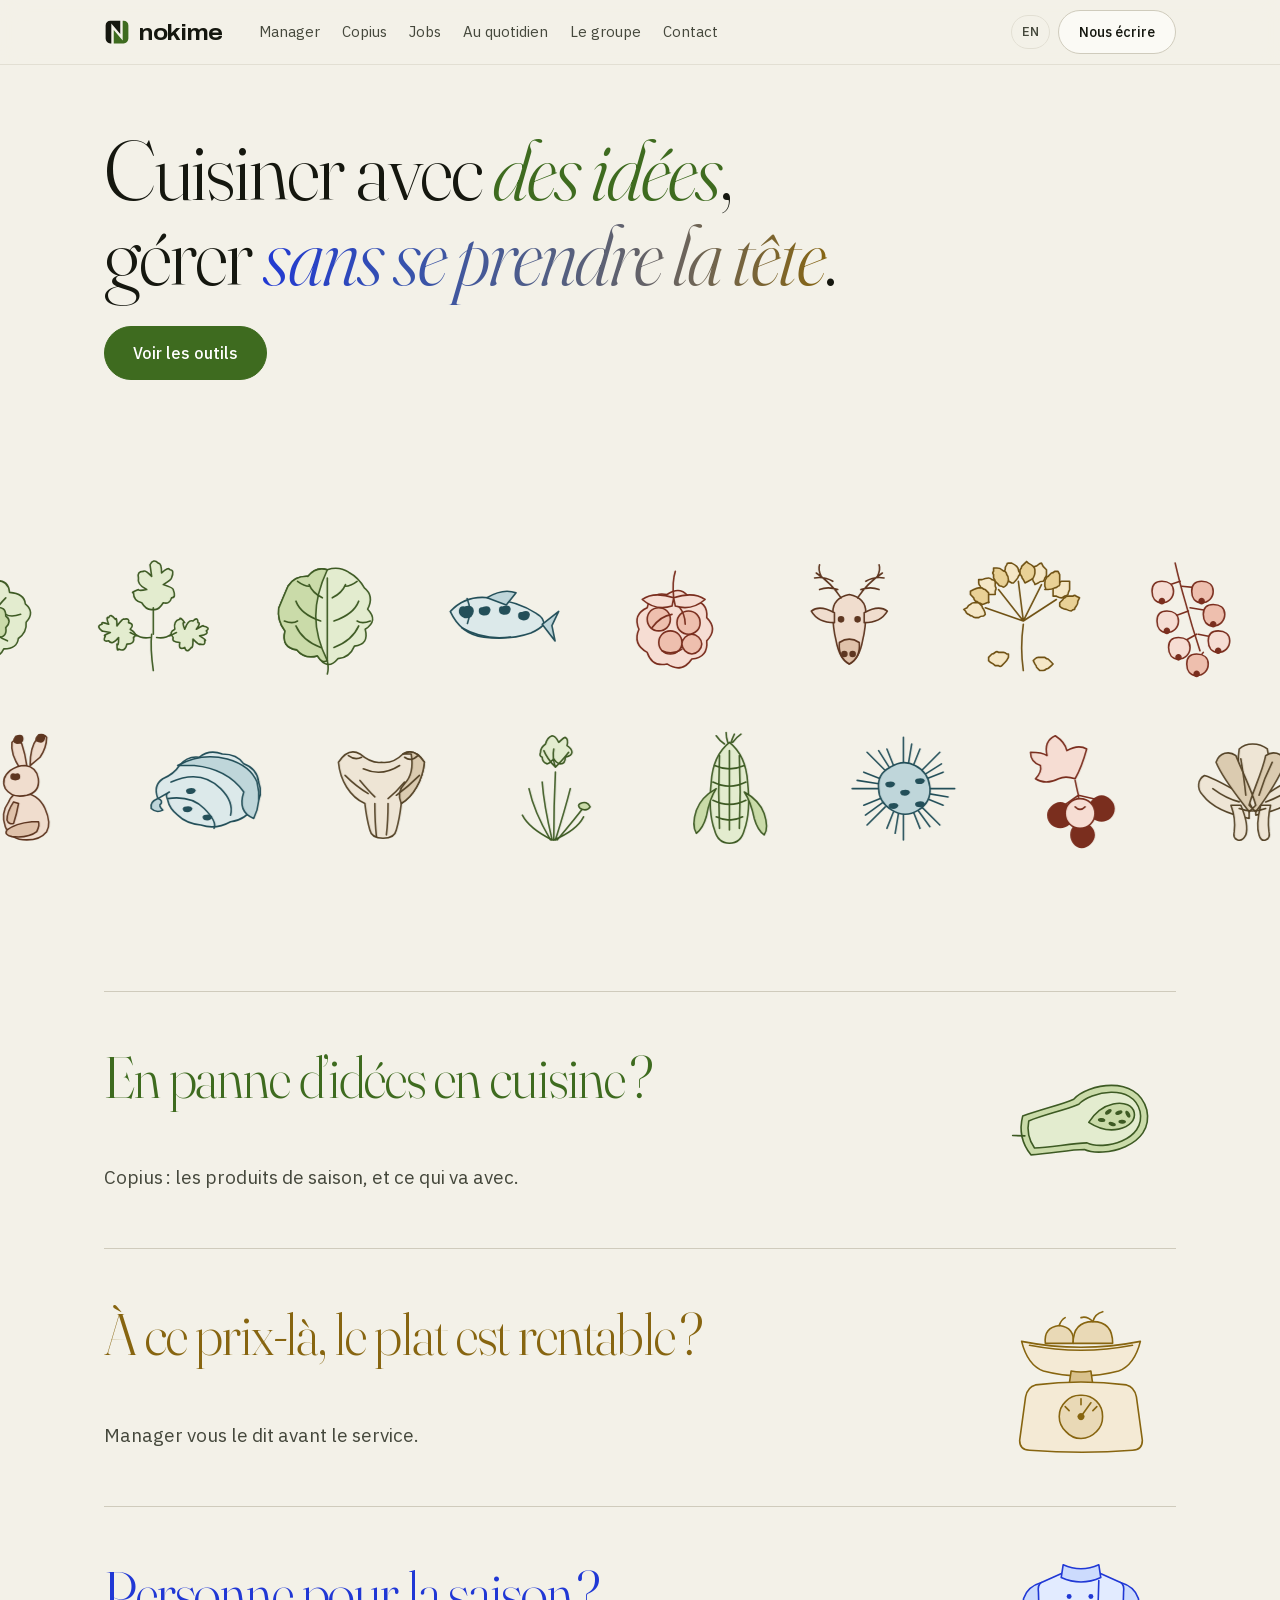
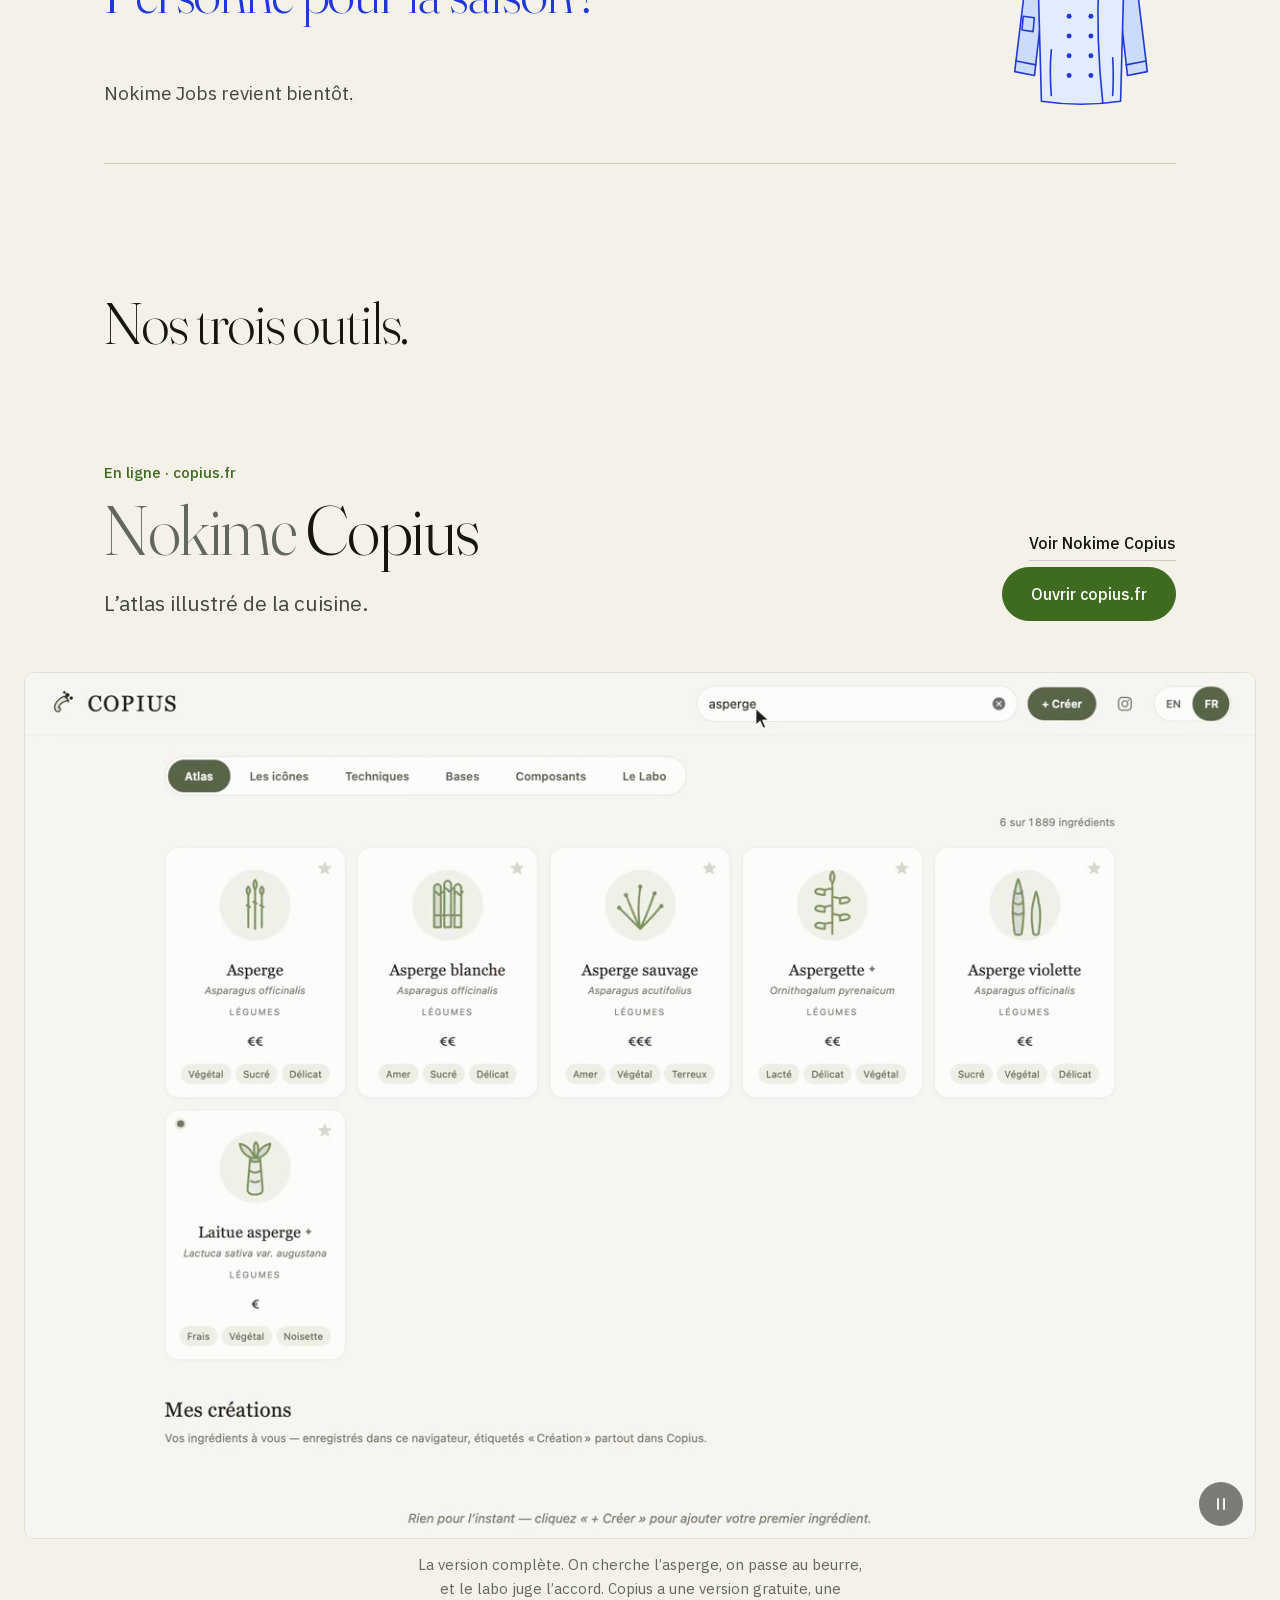
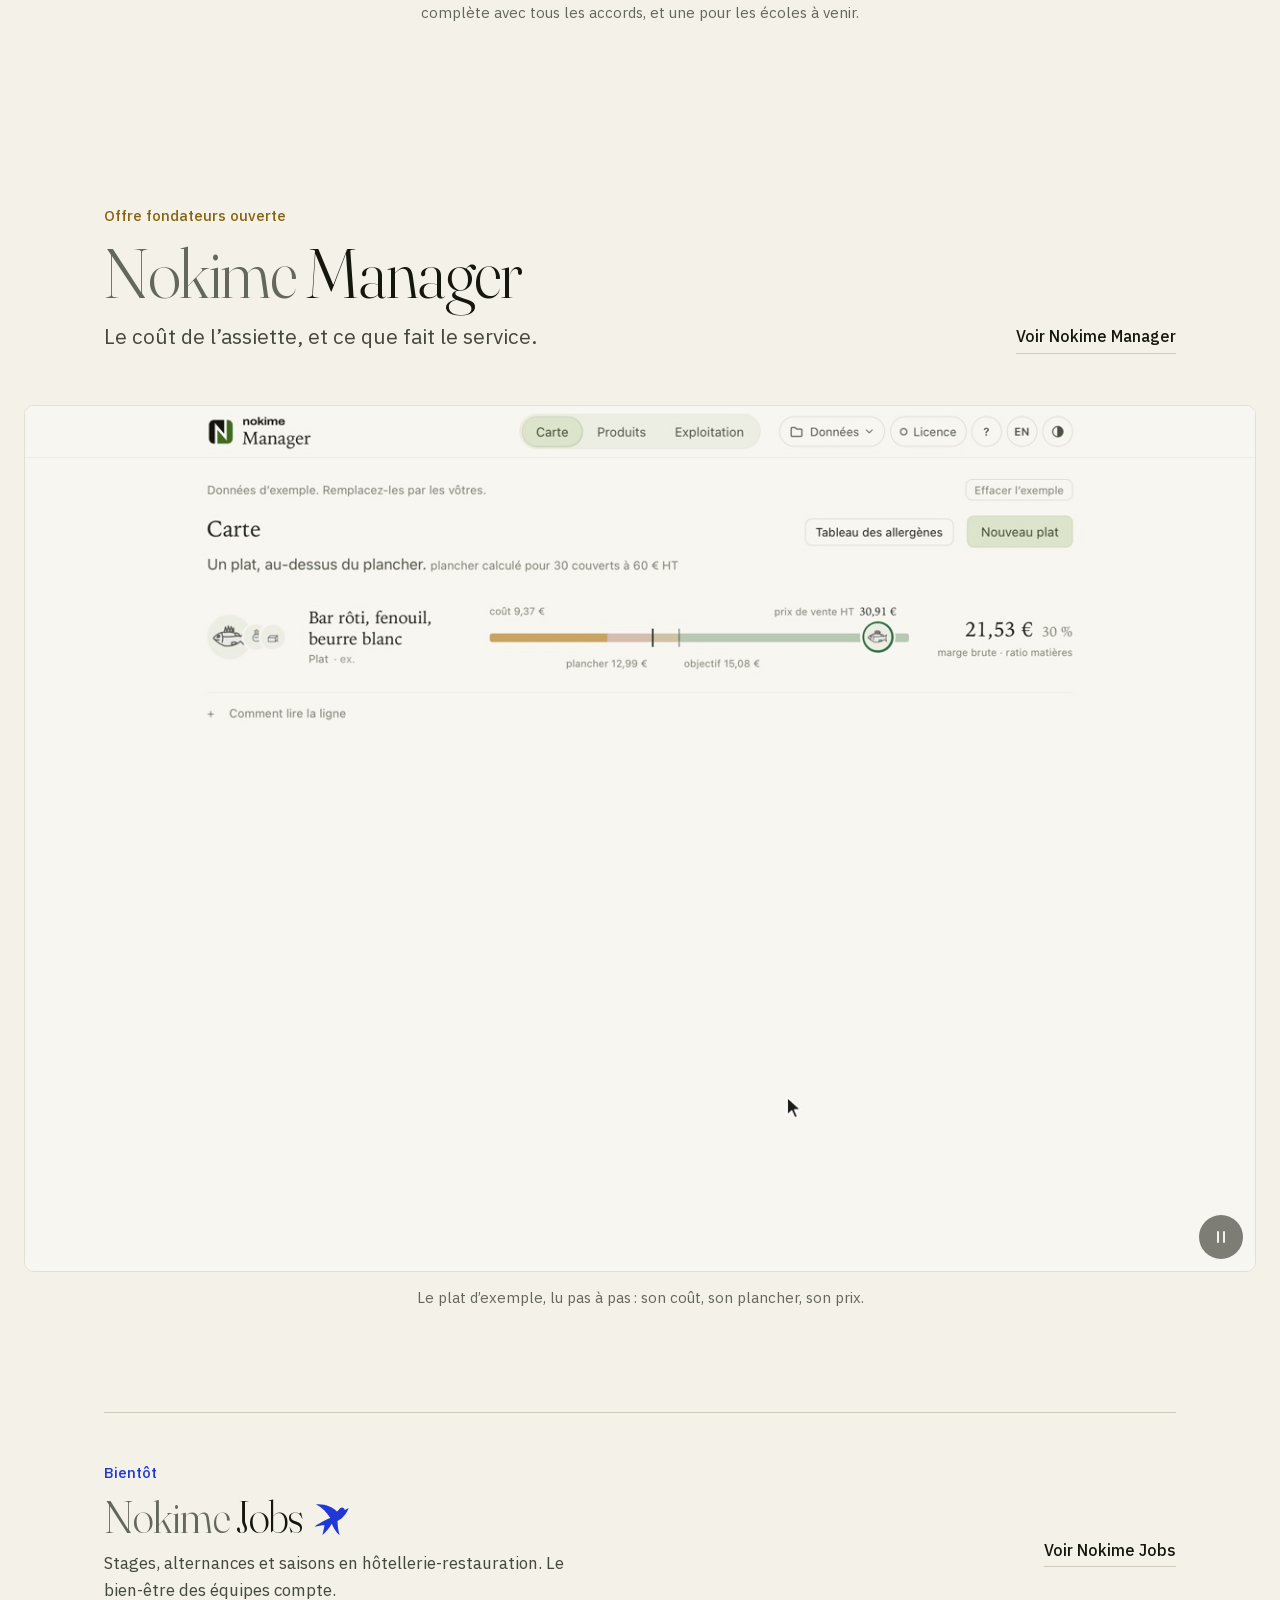
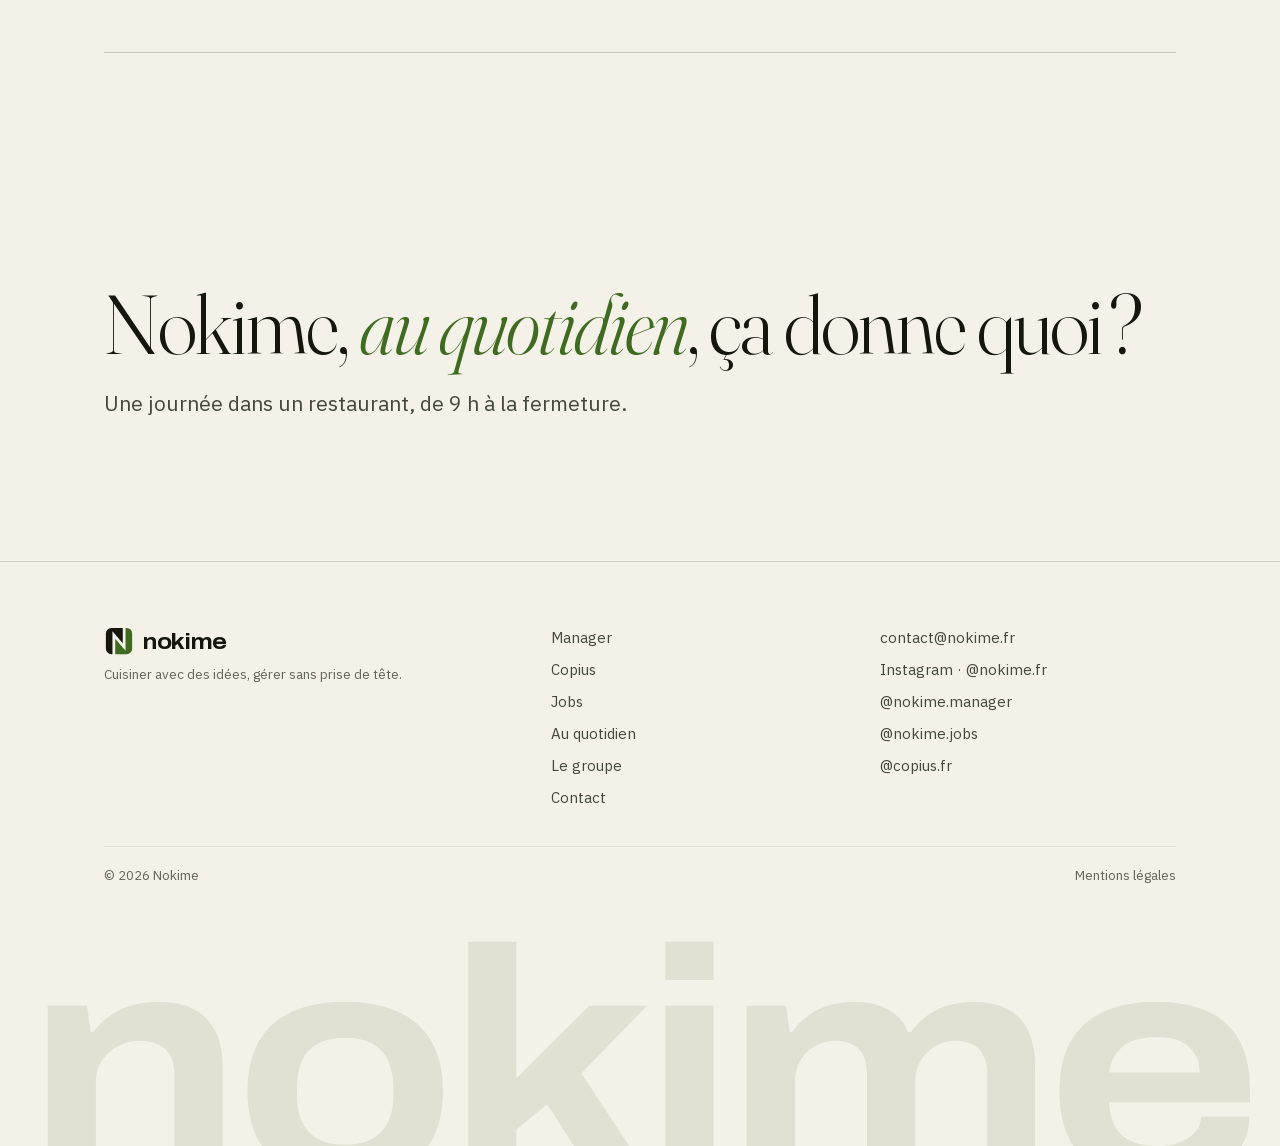
==== commit 76ba2266: "Au quotidien: no focus square on the 9 h after « back to 9 h » The rewind moves focus to the hour he" ====
--- a/index.html
+++ b/index.html
@@ -20,10 +20,10 @@
 <link rel="preload" href="fonts/archivo-wordmark.woff2" as="font" type="font/woff2" crossorigin>
 <link rel="preload" href="fonts/fraunces-normal-300-700.woff2" as="font" type="font/woff2" crossorigin>
 <link rel="preload" href="fonts/ibm-plex-sans-normal-400.woff2" as="font" type="font/woff2" crossorigin>
-<link rel="stylesheet" href="css/fonts.css?v=134">
-<link rel="stylesheet" href="css/site.css?v=134">
-<link rel="stylesheet" href="css/atlas.css?v=134">
-<link rel="stylesheet" href="css/door.css?v=134">
+<link rel="stylesheet" href="css/fonts.css?v=135">
+<link rel="stylesheet" href="css/site.css?v=135">
+<link rel="stylesheet" href="css/atlas.css?v=135">
+<link rel="stylesheet" href="css/door.css?v=135">
 <script>(function(){var l;try{var q=/[?&]lang=(fr|en)(?:&|$)/.exec(location.search);l=q?q[1]:localStorage.getItem("nokime-lang");}catch(e){}if(l!=="fr"&&l!=="en")l=/(^|\.)nokime\.com$/.test(location.hostname)?"en":"fr";document.documentElement.setAttribute("lang",l);})();</script>
 <script type="application/ld+json">{"@context":"https://schema.org","@graph":[{"@type":"Organization","@id":"https://nokime.fr/#org","name":"Nokime","url":"https://nokime.fr/","sameAs":["https://www.instagram.com/nokime.fr/","https://www.linkedin.com/company/nokime-fr/"],"logo":"https://nokime.fr/apple-touch-icon.png","description":"Copius pour trouver l’inspiration, Manager pour savoir si le plat est rentable et, bientôt, Jobs pour recruter en prenant soin des équipes.","disambiguatingDescription":"Nokime est une entreprise française d’outils pour la restauration et l’hôtellerie : Copius, Nokime Jobs et Nokime Manager.","brand":[{"@type":"Brand","name":"Copius","url":"https://copius.fr/","description":"Copius : 1 889 ingrédients, 135 techniques, 45 bases et 68 chefs, dessinés et bilingues, chaque produit avec sa fourchette de prix, sa saison et ses accords. Trois versions : libre, complète, école (bientôt).","sameAs":["https://www.instagram.com/copius.fr/"]},{"@type":"Brand","name":"Nokime Jobs","url":"https://nokime.fr/jobs/","description":"Des stages, des alternances et des saisons en hôtellerie-restauration, avec une charte d’accueil. Nokime Jobs revient bientôt.","sameAs":["https://www.instagram.com/nokime.jobs/"]},{"@type":"Brand","name":"Nokime Manager","url":"https://manager.nokime.fr/","description":"Nokime Manager : coût matière par portion, ratio, marge brute et prix plancher pour chaque plat ; vos prix d’achat ; le tableau des allergènes ; un service type lu en clair. Sur votre compte, avec 1 887 produits déjà chiffrés.","sameAs":["https://www.instagram.com/nokime.manager/"]}]},{"@type":"WebSite","@id":"https://nokime.fr/#site","name":"Nokime","url":"https://nokime.fr/","inLanguage":["fr","en"],"publisher":{"@id":"https://nokime.fr/#org"}}]}</script>
 </head>
@@ -261,11 +261,11 @@
   <div class="foot-word" aria-hidden="true">nokime</div>
 </footer>
 
-<script src="js/art.js?v=134"></script>
-<script src="js/art-wall.js?v=134"></script>
-<script src="js/i18n.js?v=134"></script>
-<script src="js/atlas.js?v=134"></script>
-<script src="js/site.js?v=134"></script>
-<script src="js/door.js?v=134"></script>
+<script src="js/art.js?v=135"></script>
+<script src="js/art-wall.js?v=135"></script>
+<script src="js/i18n.js?v=135"></script>
+<script src="js/atlas.js?v=135"></script>
+<script src="js/site.js?v=135"></script>
+<script src="js/door.js?v=135"></script>
 </body>
 </html>
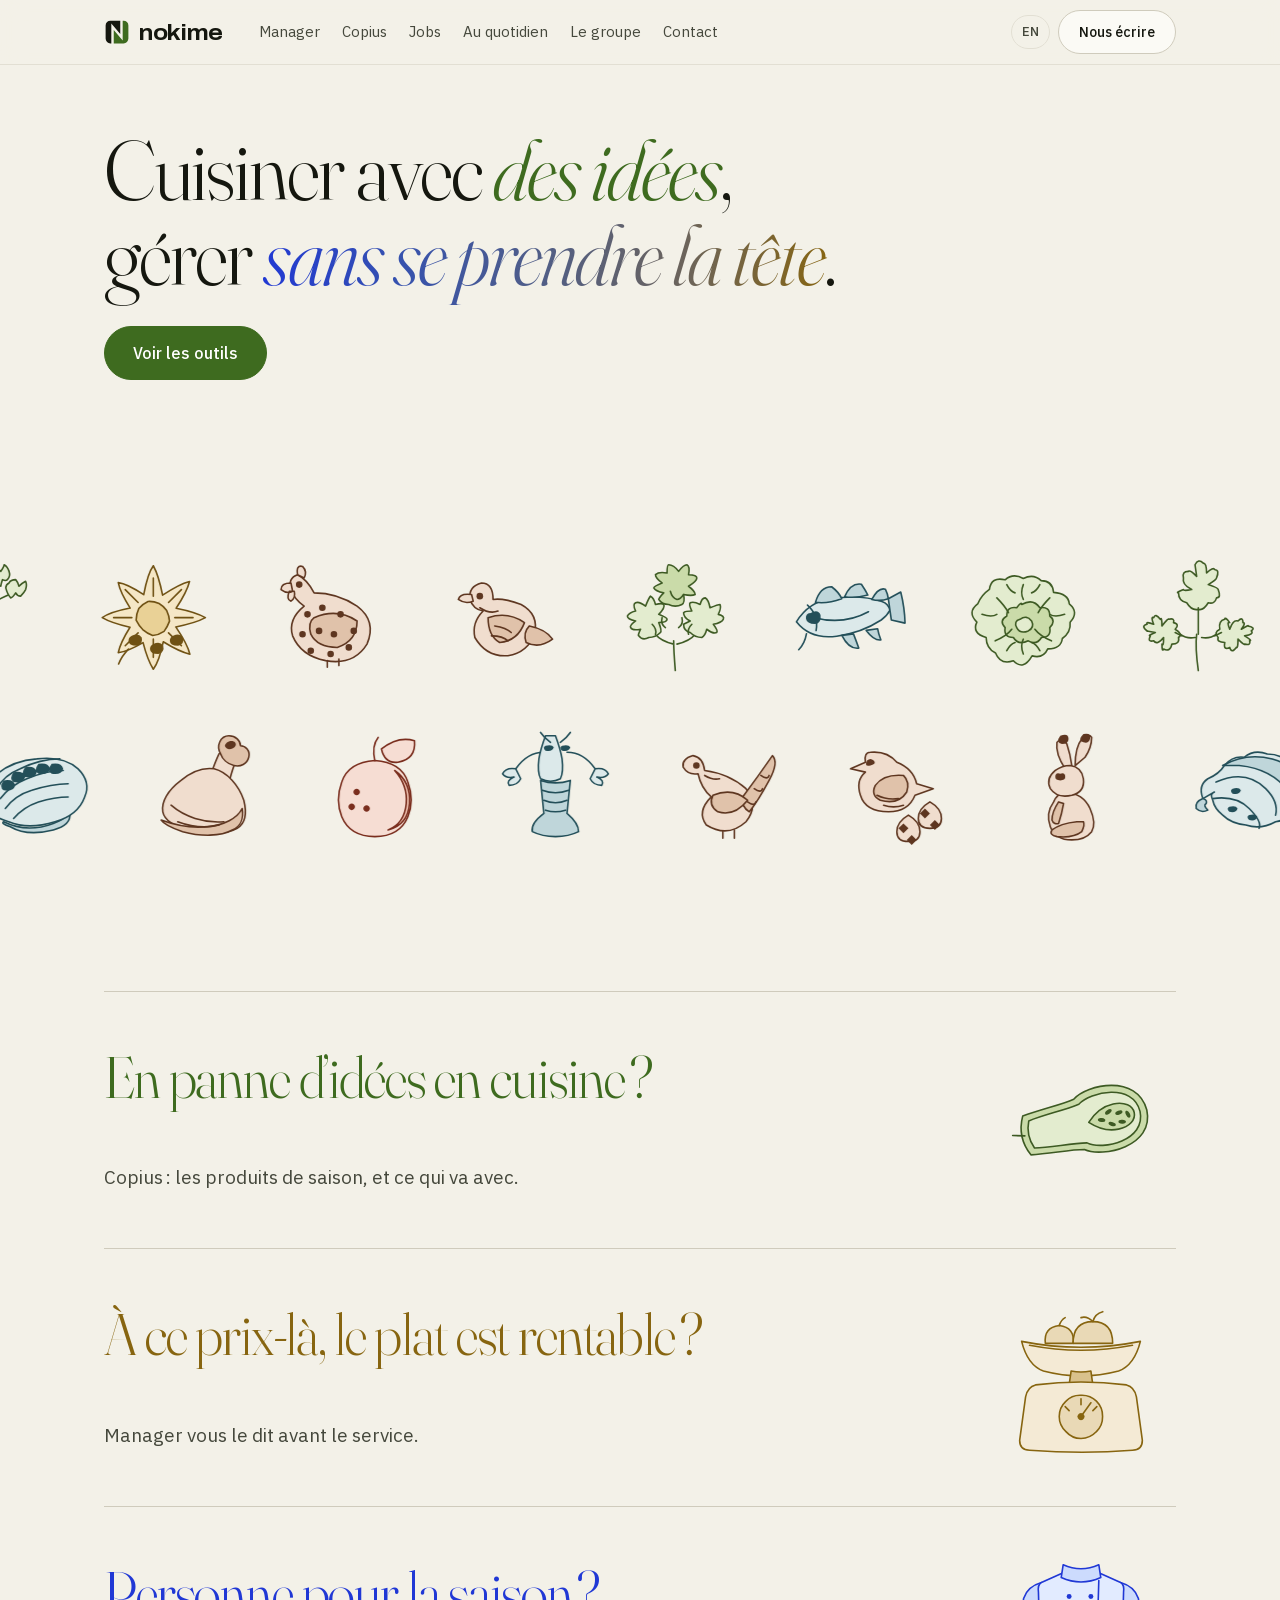
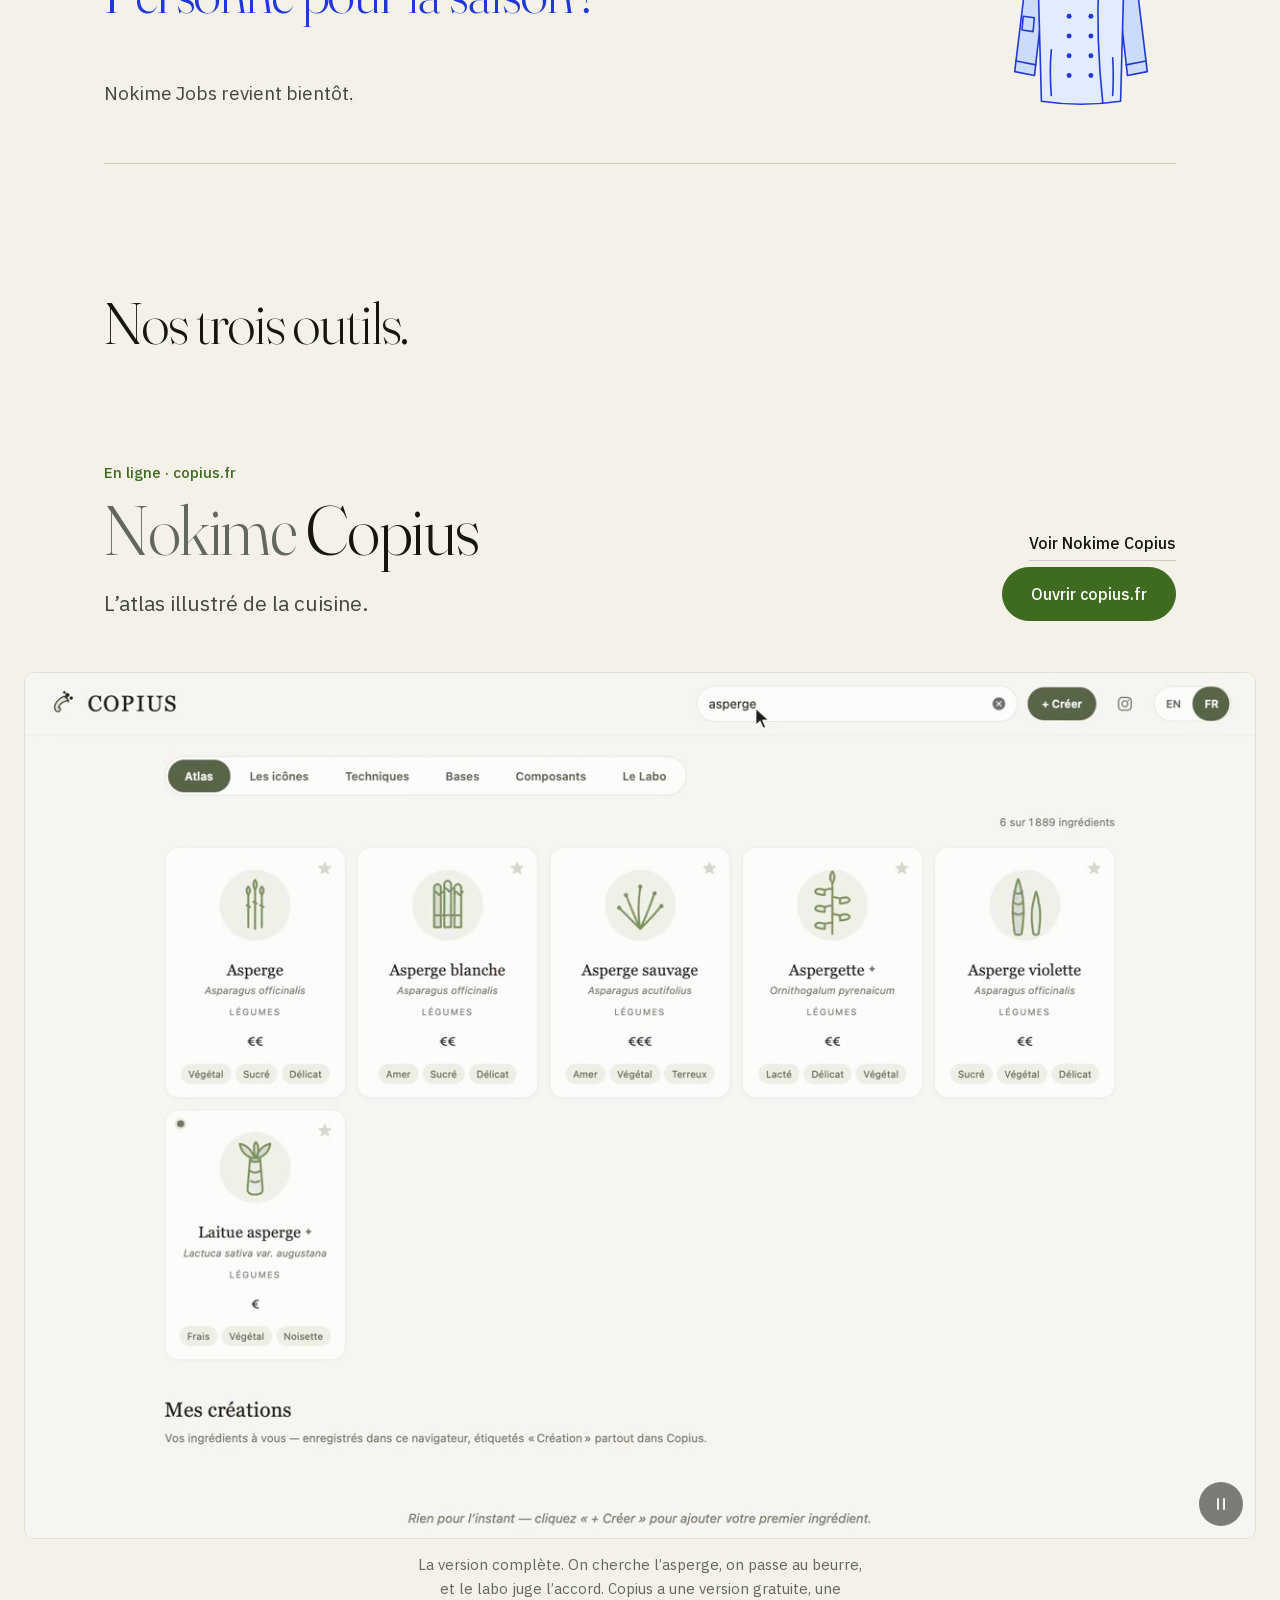
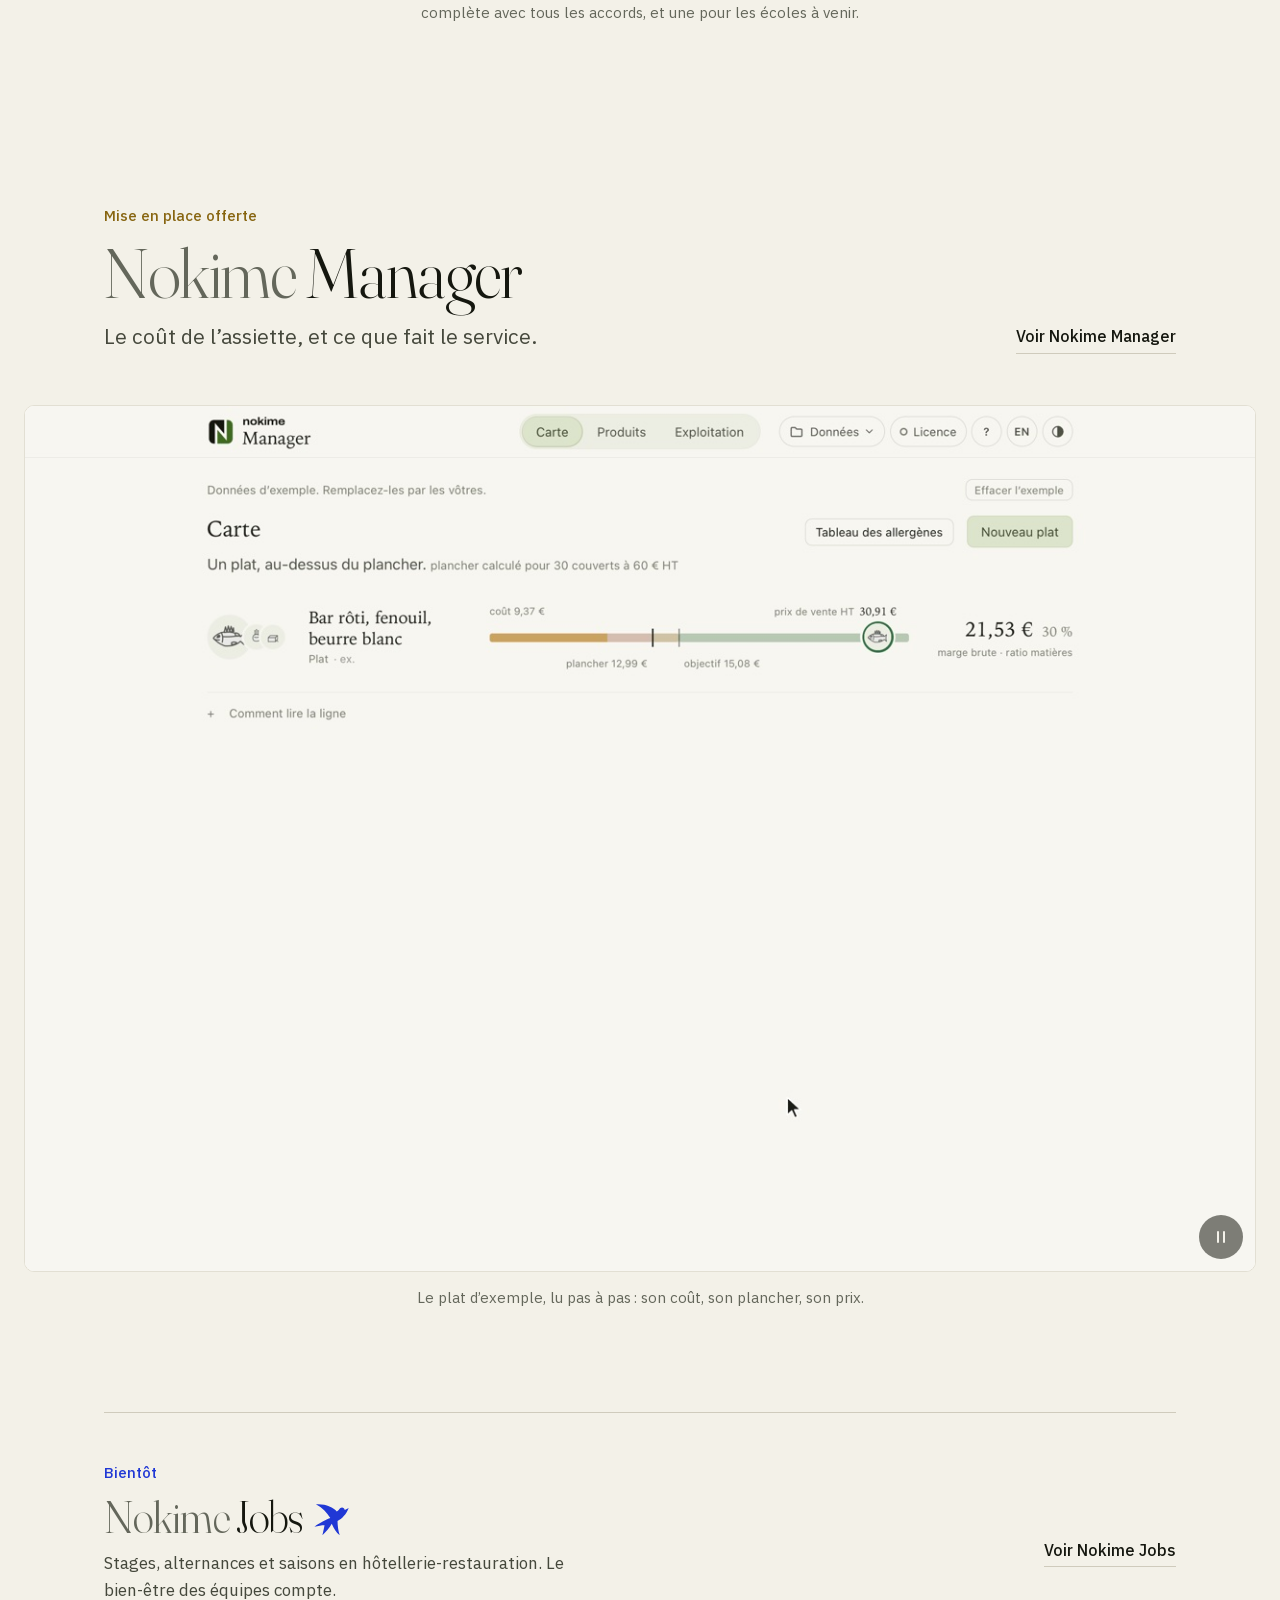
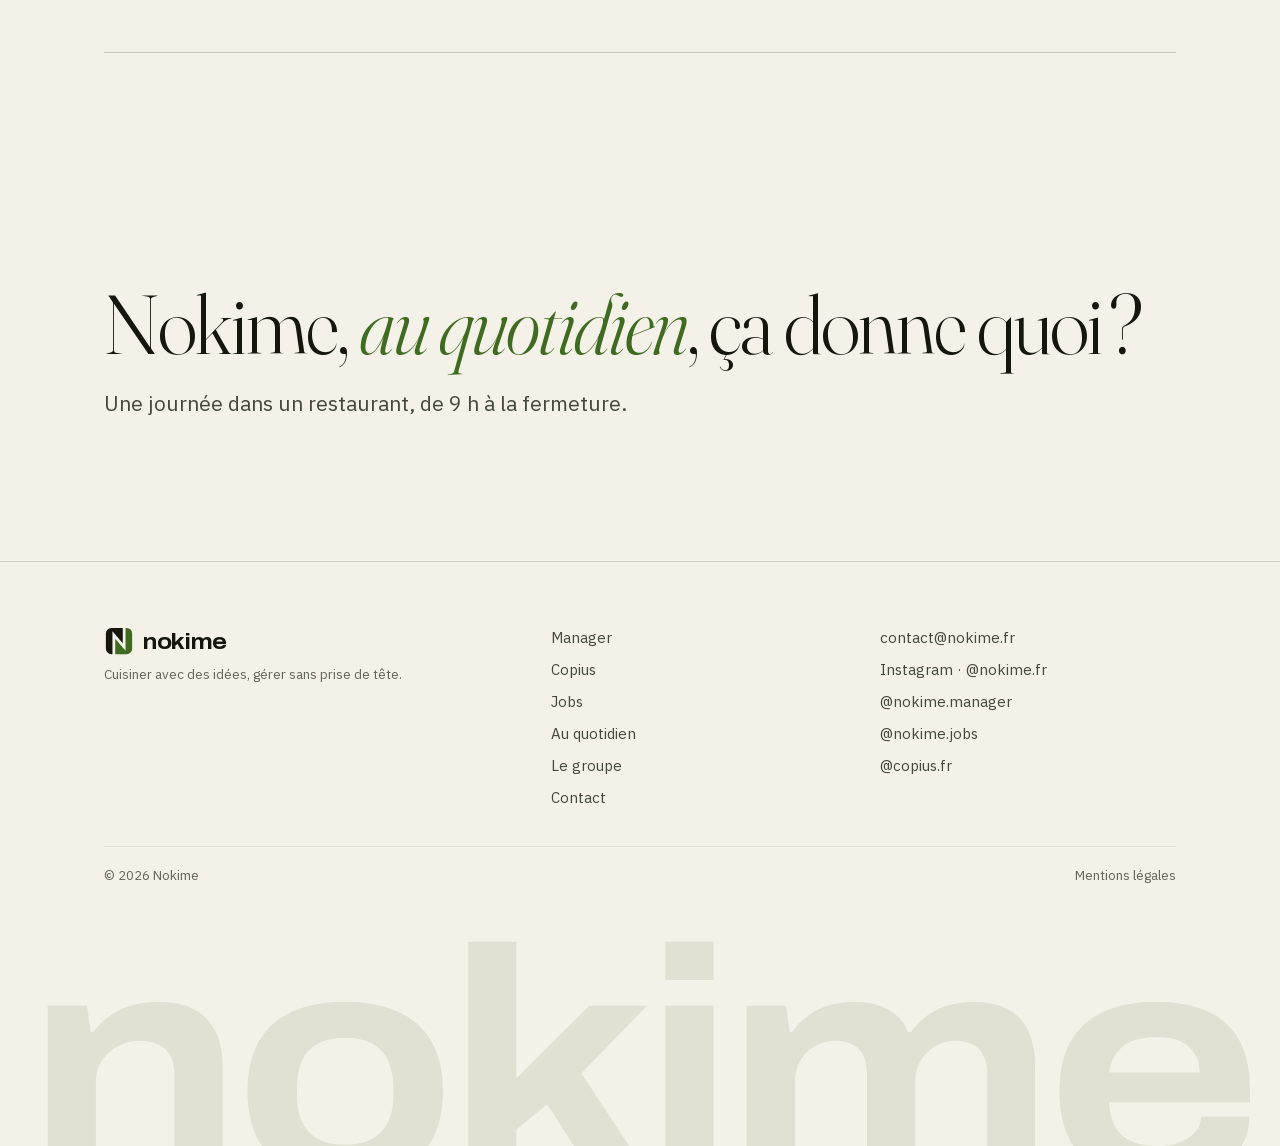
==== commit 575b24c7: "nokime.fr: no more founders' offer for Manager Gabriel, 24 Nov: « Let's delete » the five founding r" ====
--- a/index.html
+++ b/index.html
@@ -20,10 +20,10 @@
 <link rel="preload" href="fonts/archivo-wordmark.woff2" as="font" type="font/woff2" crossorigin>
 <link rel="preload" href="fonts/fraunces-normal-300-700.woff2" as="font" type="font/woff2" crossorigin>
 <link rel="preload" href="fonts/ibm-plex-sans-normal-400.woff2" as="font" type="font/woff2" crossorigin>
-<link rel="stylesheet" href="css/fonts.css?v=135">
-<link rel="stylesheet" href="css/site.css?v=135">
-<link rel="stylesheet" href="css/atlas.css?v=135">
-<link rel="stylesheet" href="css/door.css?v=135">
+<link rel="stylesheet" href="css/fonts.css?v=136">
+<link rel="stylesheet" href="css/site.css?v=136">
+<link rel="stylesheet" href="css/atlas.css?v=136">
+<link rel="stylesheet" href="css/door.css?v=136">
 <script>(function(){var l;try{var q=/[?&]lang=(fr|en)(?:&|$)/.exec(location.search);l=q?q[1]:localStorage.getItem("nokime-lang");}catch(e){}if(l!=="fr"&&l!=="en")l=/(^|\.)nokime\.com$/.test(location.hostname)?"en":"fr";document.documentElement.setAttribute("lang",l);})();</script>
 <script type="application/ld+json">{"@context":"https://schema.org","@graph":[{"@type":"Organization","@id":"https://nokime.fr/#org","name":"Nokime","url":"https://nokime.fr/","sameAs":["https://www.instagram.com/nokime.fr/","https://www.linkedin.com/company/nokime-fr/"],"logo":"https://nokime.fr/apple-touch-icon.png","description":"Copius pour trouver l’inspiration, Manager pour savoir si le plat est rentable et, bientôt, Jobs pour recruter en prenant soin des équipes.","disambiguatingDescription":"Nokime est une entreprise française d’outils pour la restauration et l’hôtellerie : Copius, Nokime Jobs et Nokime Manager.","brand":[{"@type":"Brand","name":"Copius","url":"https://copius.fr/","description":"Copius : 1 889 ingrédients, 135 techniques, 45 bases et 68 chefs, dessinés et bilingues, chaque produit avec sa fourchette de prix, sa saison et ses accords. Trois versions : libre, complète, école (bientôt).","sameAs":["https://www.instagram.com/copius.fr/"]},{"@type":"Brand","name":"Nokime Jobs","url":"https://nokime.fr/jobs/","description":"Des stages, des alternances et des saisons en hôtellerie-restauration, avec une charte d’accueil. Nokime Jobs revient bientôt.","sameAs":["https://www.instagram.com/nokime.jobs/"]},{"@type":"Brand","name":"Nokime Manager","url":"https://manager.nokime.fr/","description":"Nokime Manager : coût matière par portion, ratio, marge brute et prix plancher pour chaque plat ; vos prix d’achat ; le tableau des allergènes ; un service type lu en clair. Sur votre compte, avec 1 887 produits déjà chiffrés.","sameAs":["https://www.instagram.com/nokime.manager/"]}]},{"@type":"WebSite","@id":"https://nokime.fr/#site","name":"Nokime","url":"https://nokime.fr/","inLanguage":["fr","en"],"publisher":{"@id":"https://nokime.fr/#org"}}]}</script>
 </head>
@@ -196,7 +196,7 @@
         </div>
         <figcaption><span data-t="cpShotCap">La version complète. On cherche l’asperge, on passe au beurre, et le labo juge l’accord.</span> <span data-t="cpVersions">Copius a une version gratuite, une complète avec tous les accords, et une pour les écoles à venir.</span></figcaption>
       </figure></article>
-        <article class="chapter chapter-manager"><div class="chapter-head"><div class="chapter-name"><p class="tag t-manager" data-t="mTag">Offre fondateurs ouverte</p>
+        <article class="chapter chapter-manager"><div class="chapter-head"><div class="chapter-name"><p class="tag t-manager" data-t="mTag">Mise en place offerte</p>
           <h3><span class="brandword">Nokime</span> Manager</h3>
           <p class="sub" data-t="mSub">Le coût de l’assiette, et ce que fait le service.</p>
           <a class="link" href="manager/"><span data-t="mLink">Voir Nokime Manager</span></a></div></div><figure class="shot">
@@ -261,11 +261,11 @@
   <div class="foot-word" aria-hidden="true">nokime</div>
 </footer>
 
-<script src="js/art.js?v=135"></script>
-<script src="js/art-wall.js?v=135"></script>
-<script src="js/i18n.js?v=135"></script>
-<script src="js/atlas.js?v=135"></script>
-<script src="js/site.js?v=135"></script>
-<script src="js/door.js?v=135"></script>
+<script src="js/art.js?v=136"></script>
+<script src="js/art-wall.js?v=136"></script>
+<script src="js/i18n.js?v=136"></script>
+<script src="js/atlas.js?v=136"></script>
+<script src="js/site.js?v=136"></script>
+<script src="js/door.js?v=136"></script>
 </body>
 </html>
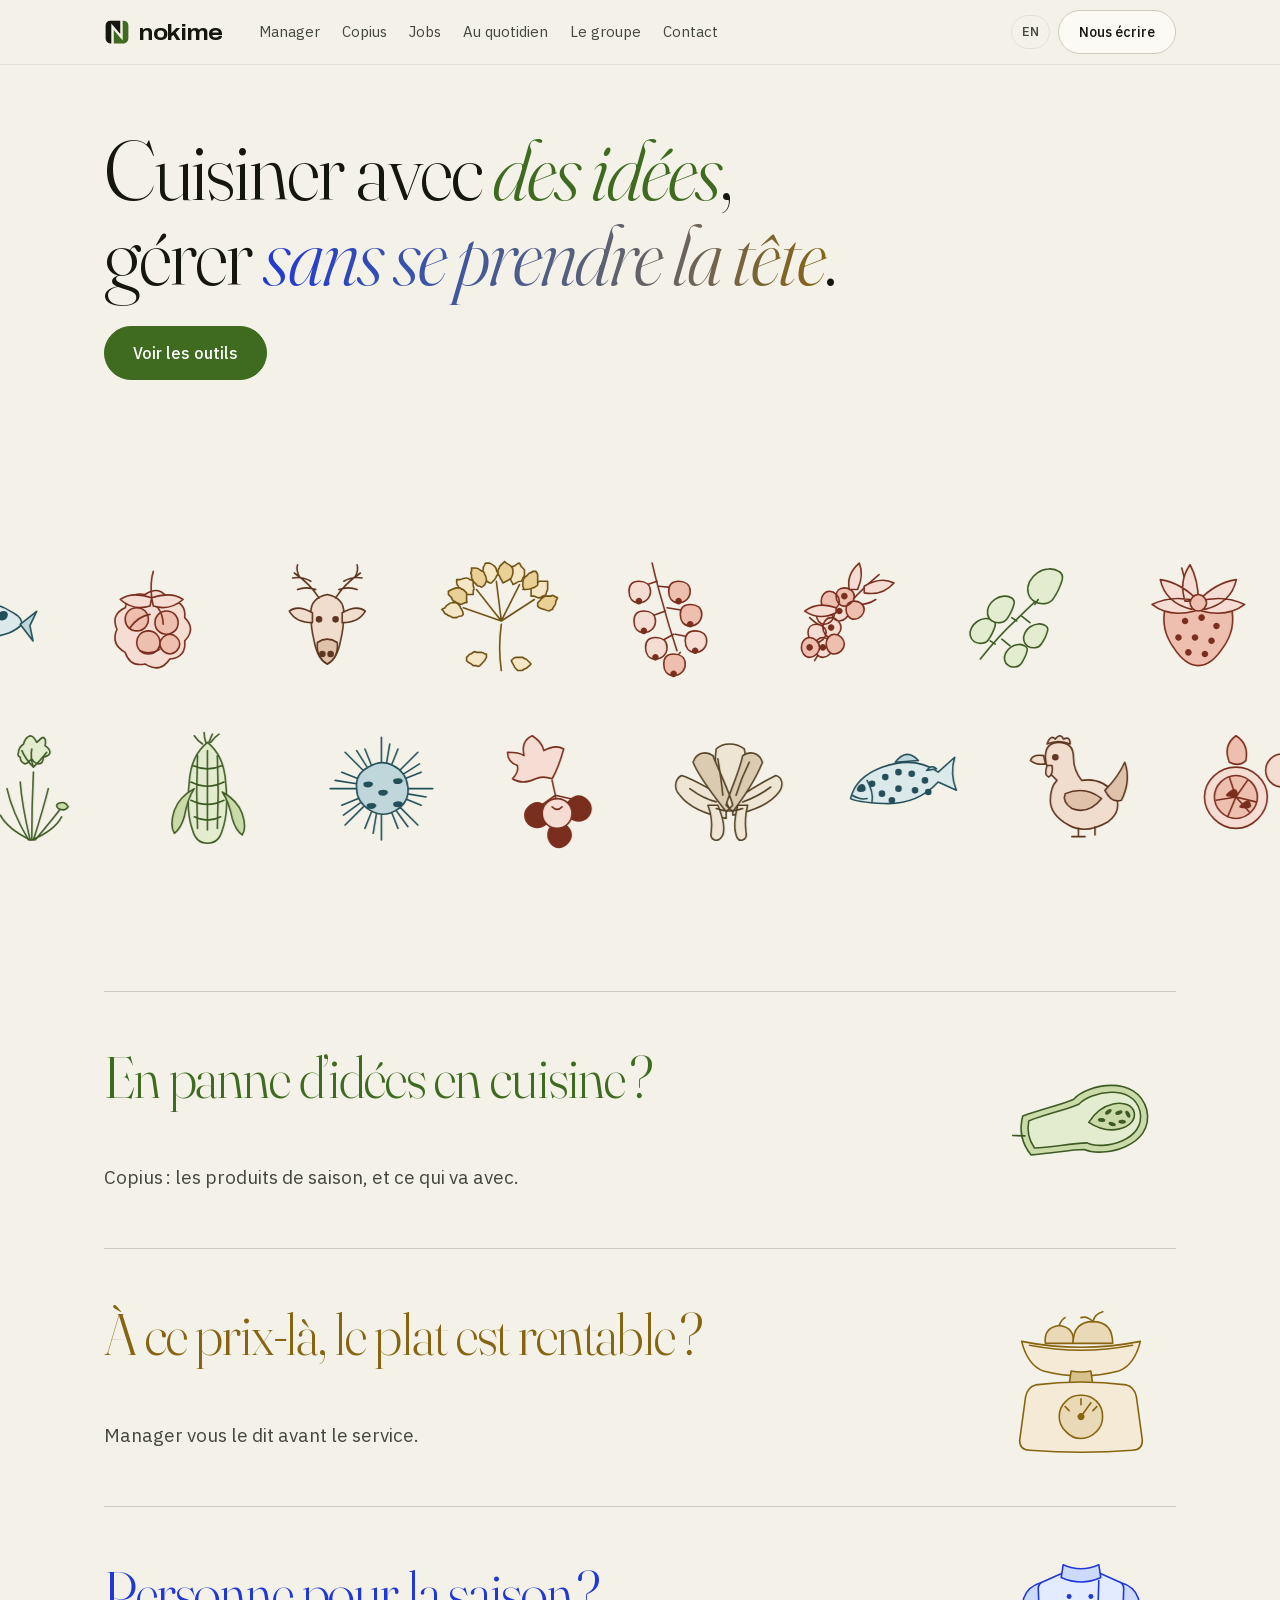
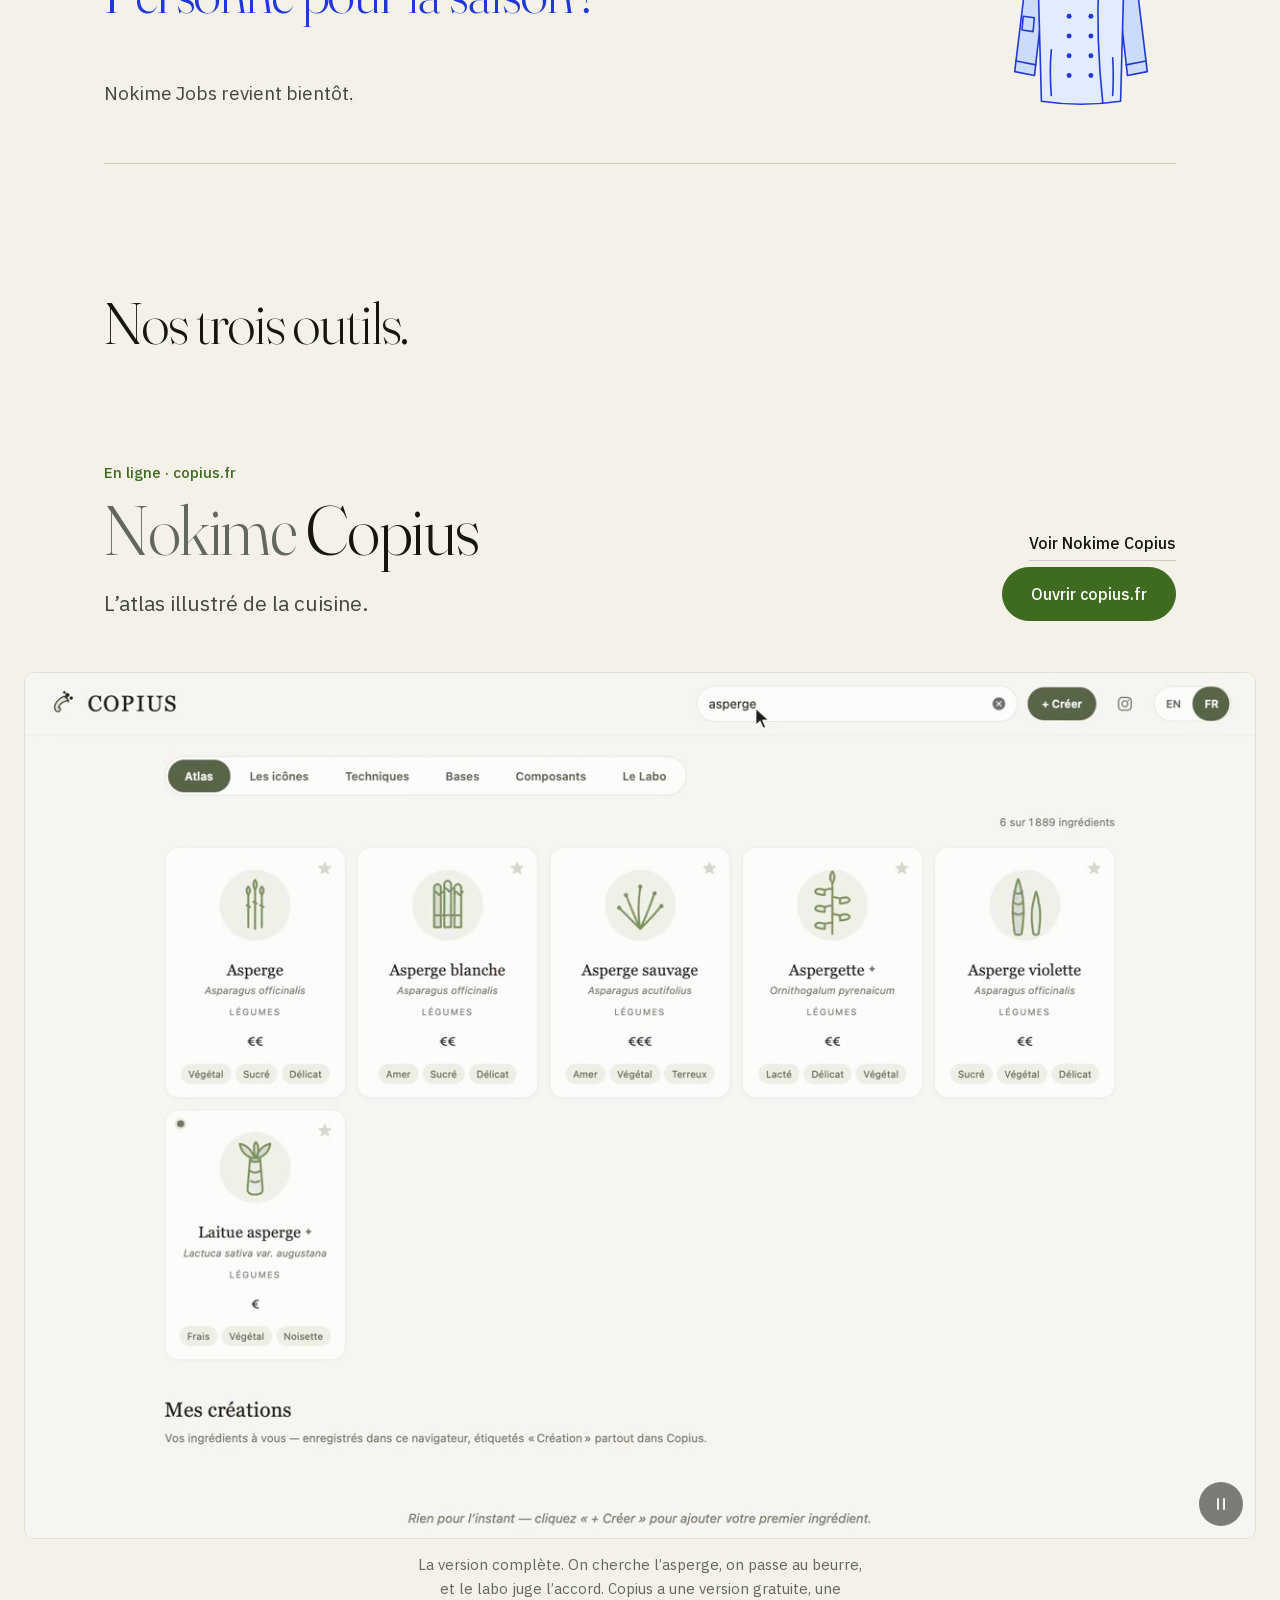
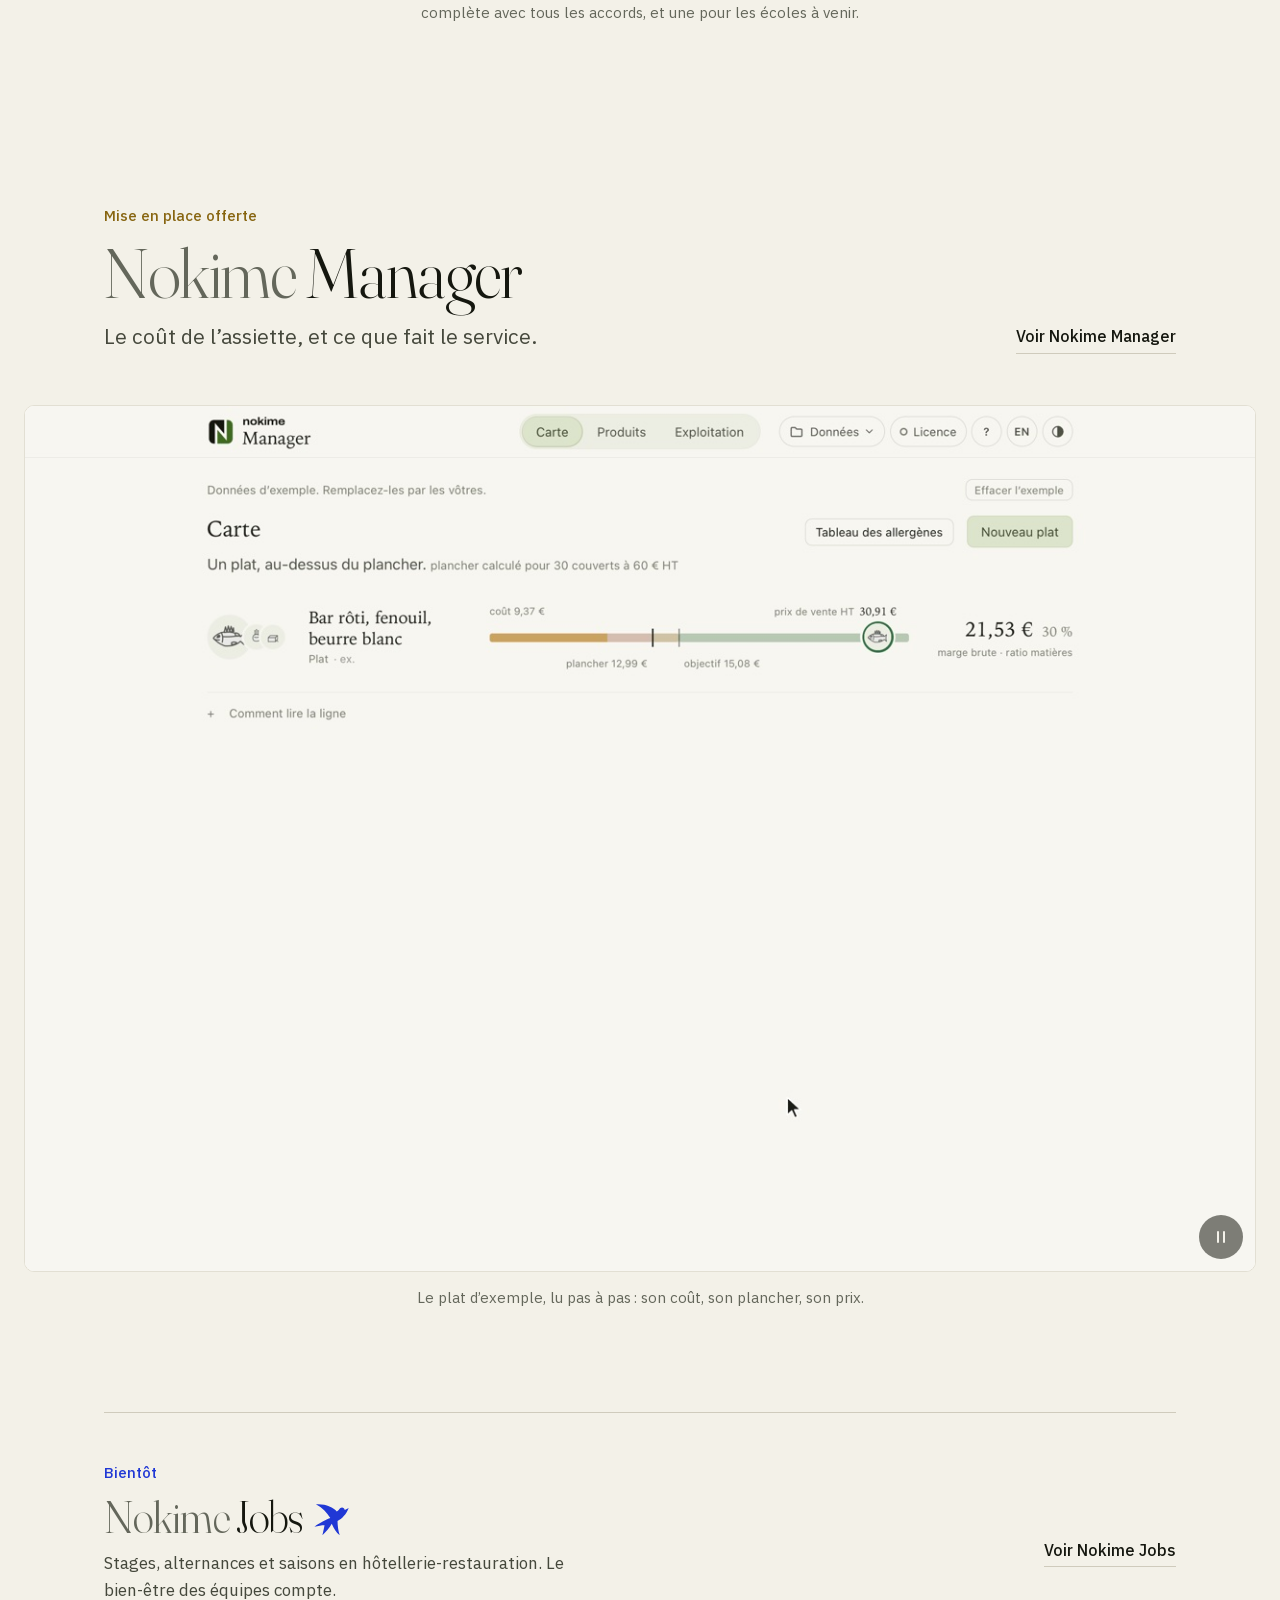
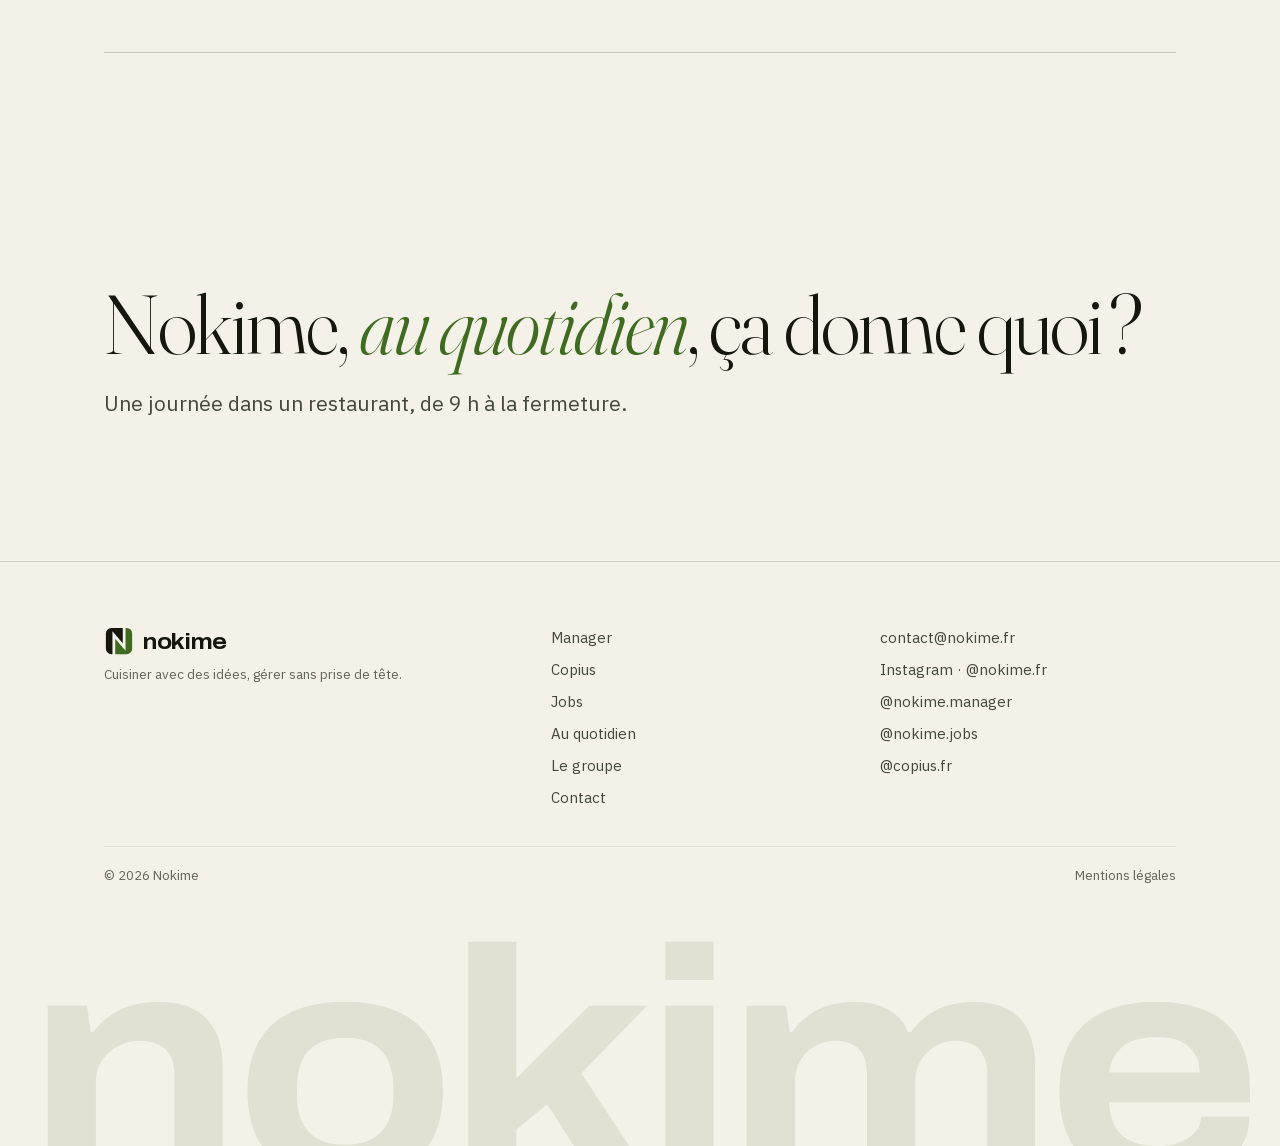
==== commit ca35e518: "nokime.fr: smooth wheel scrolling, with a speed cap so a hard flick does not land at the bottom His " ====
--- a/index.html
+++ b/index.html
@@ -20,10 +20,10 @@
 <link rel="preload" href="fonts/archivo-wordmark.woff2" as="font" type="font/woff2" crossorigin>
 <link rel="preload" href="fonts/fraunces-normal-300-700.woff2" as="font" type="font/woff2" crossorigin>
 <link rel="preload" href="fonts/ibm-plex-sans-normal-400.woff2" as="font" type="font/woff2" crossorigin>
-<link rel="stylesheet" href="css/fonts.css?v=136">
-<link rel="stylesheet" href="css/site.css?v=136">
-<link rel="stylesheet" href="css/atlas.css?v=136">
-<link rel="stylesheet" href="css/door.css?v=136">
+<link rel="stylesheet" href="css/fonts.css?v=138">
+<link rel="stylesheet" href="css/site.css?v=138">
+<link rel="stylesheet" href="css/atlas.css?v=138">
+<link rel="stylesheet" href="css/door.css?v=138">
 <script>(function(){var l;try{var q=/[?&]lang=(fr|en)(?:&|$)/.exec(location.search);l=q?q[1]:localStorage.getItem("nokime-lang");}catch(e){}if(l!=="fr"&&l!=="en")l=/(^|\.)nokime\.com$/.test(location.hostname)?"en":"fr";document.documentElement.setAttribute("lang",l);})();</script>
 <script type="application/ld+json">{"@context":"https://schema.org","@graph":[{"@type":"Organization","@id":"https://nokime.fr/#org","name":"Nokime","url":"https://nokime.fr/","sameAs":["https://www.instagram.com/nokime.fr/","https://www.linkedin.com/company/nokime-fr/"],"logo":"https://nokime.fr/apple-touch-icon.png","description":"Copius pour trouver l’inspiration, Manager pour savoir si le plat est rentable et, bientôt, Jobs pour recruter en prenant soin des équipes.","disambiguatingDescription":"Nokime est une entreprise française d’outils pour la restauration et l’hôtellerie : Copius, Nokime Jobs et Nokime Manager.","brand":[{"@type":"Brand","name":"Copius","url":"https://copius.fr/","description":"Copius : 1 889 ingrédients, 135 techniques, 45 bases et 68 chefs, dessinés et bilingues, chaque produit avec sa fourchette de prix, sa saison et ses accords. Trois versions : libre, complète, école (bientôt).","sameAs":["https://www.instagram.com/copius.fr/"]},{"@type":"Brand","name":"Nokime Jobs","url":"https://nokime.fr/jobs/","description":"Des stages, des alternances et des saisons en hôtellerie-restauration, avec une charte d’accueil. Nokime Jobs revient bientôt.","sameAs":["https://www.instagram.com/nokime.jobs/"]},{"@type":"Brand","name":"Nokime Manager","url":"https://manager.nokime.fr/","description":"Nokime Manager : coût matière par portion, ratio, marge brute et prix plancher pour chaque plat ; vos prix d’achat ; le tableau des allergènes ; un service type lu en clair. Sur votre compte, avec 1 887 produits déjà chiffrés.","sameAs":["https://www.instagram.com/nokime.manager/"]}]},{"@type":"WebSite","@id":"https://nokime.fr/#site","name":"Nokime","url":"https://nokime.fr/","inLanguage":["fr","en"],"publisher":{"@id":"https://nokime.fr/#org"}}]}</script>
 </head>
@@ -261,11 +261,11 @@
   <div class="foot-word" aria-hidden="true">nokime</div>
 </footer>
 
-<script src="js/art.js?v=136"></script>
-<script src="js/art-wall.js?v=136"></script>
-<script src="js/i18n.js?v=136"></script>
-<script src="js/atlas.js?v=136"></script>
-<script src="js/site.js?v=136"></script>
-<script src="js/door.js?v=136"></script>
+<script src="js/art.js?v=138"></script>
+<script src="js/art-wall.js?v=138"></script>
+<script src="js/i18n.js?v=138"></script>
+<script src="js/atlas.js?v=138"></script>
+<script src="js/site.js?v=138"></script>
+<script src="js/door.js?v=138"></script>
 </body>
 </html>
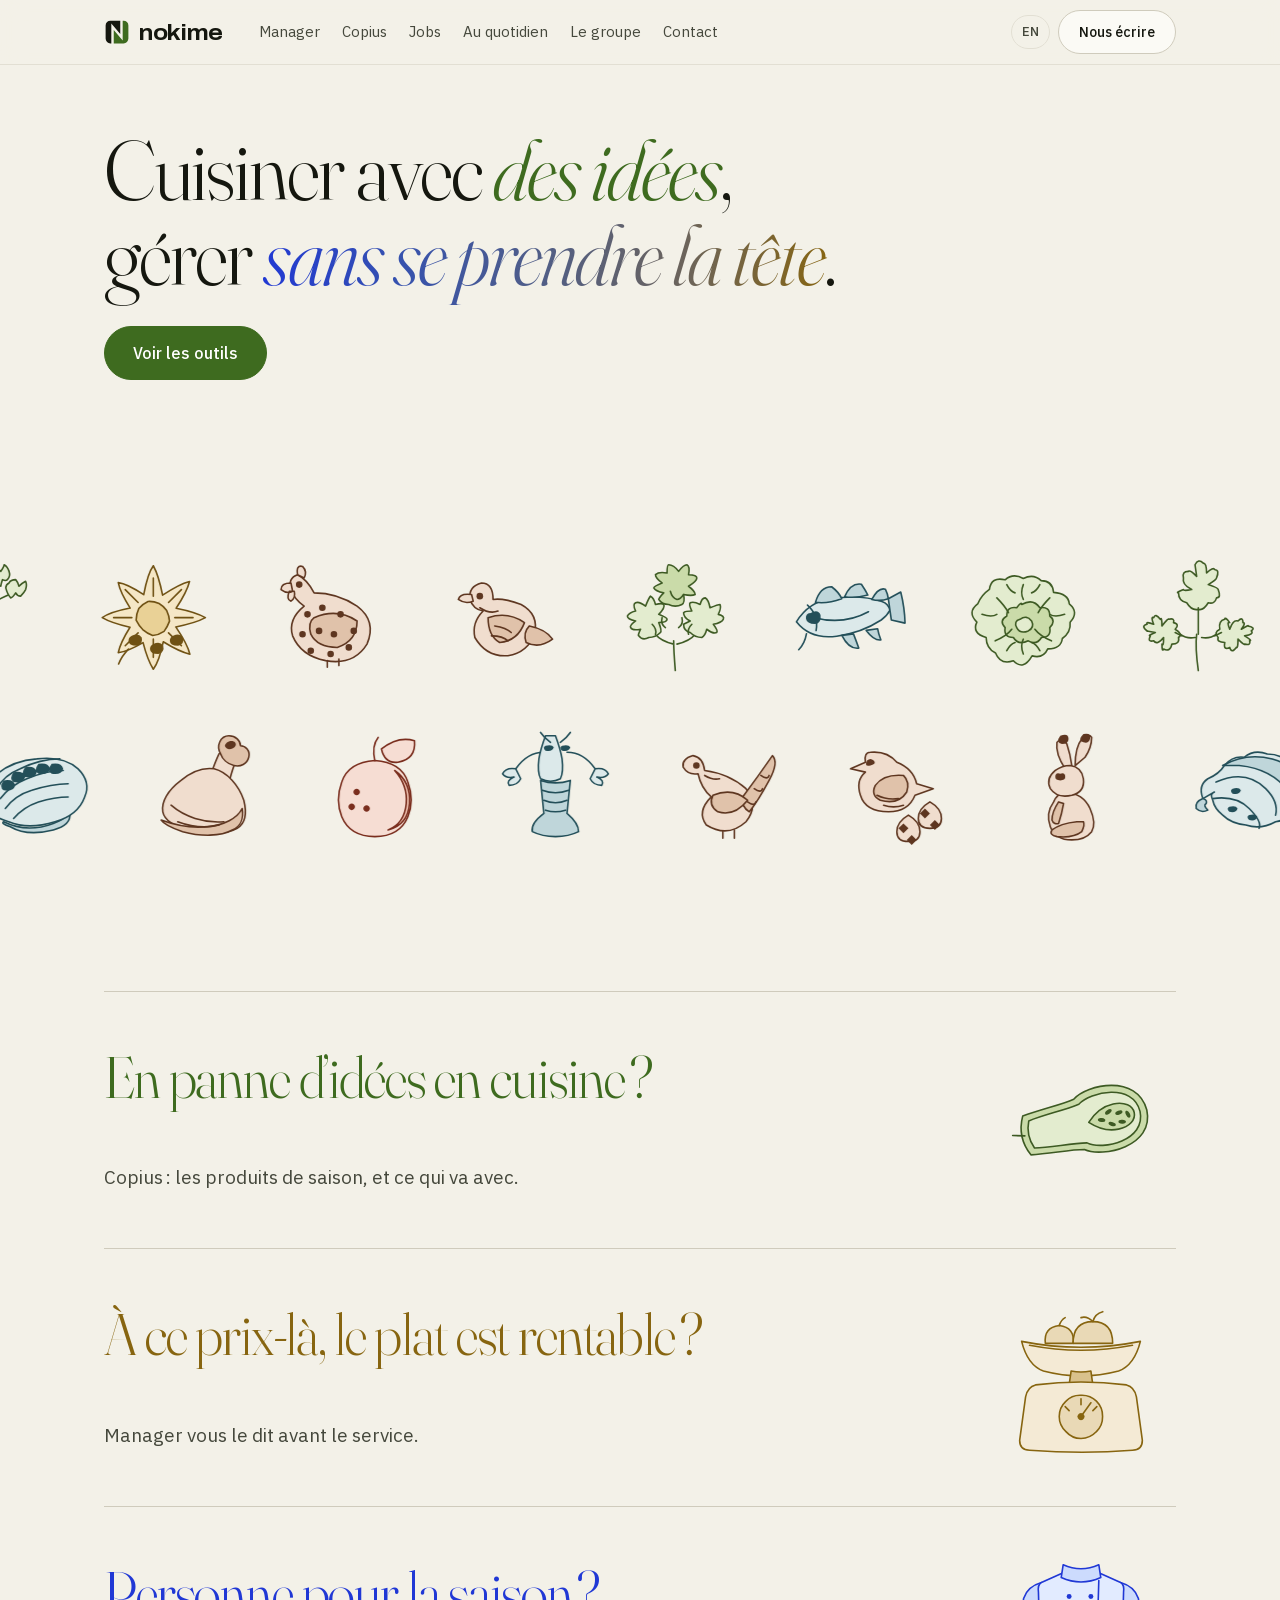
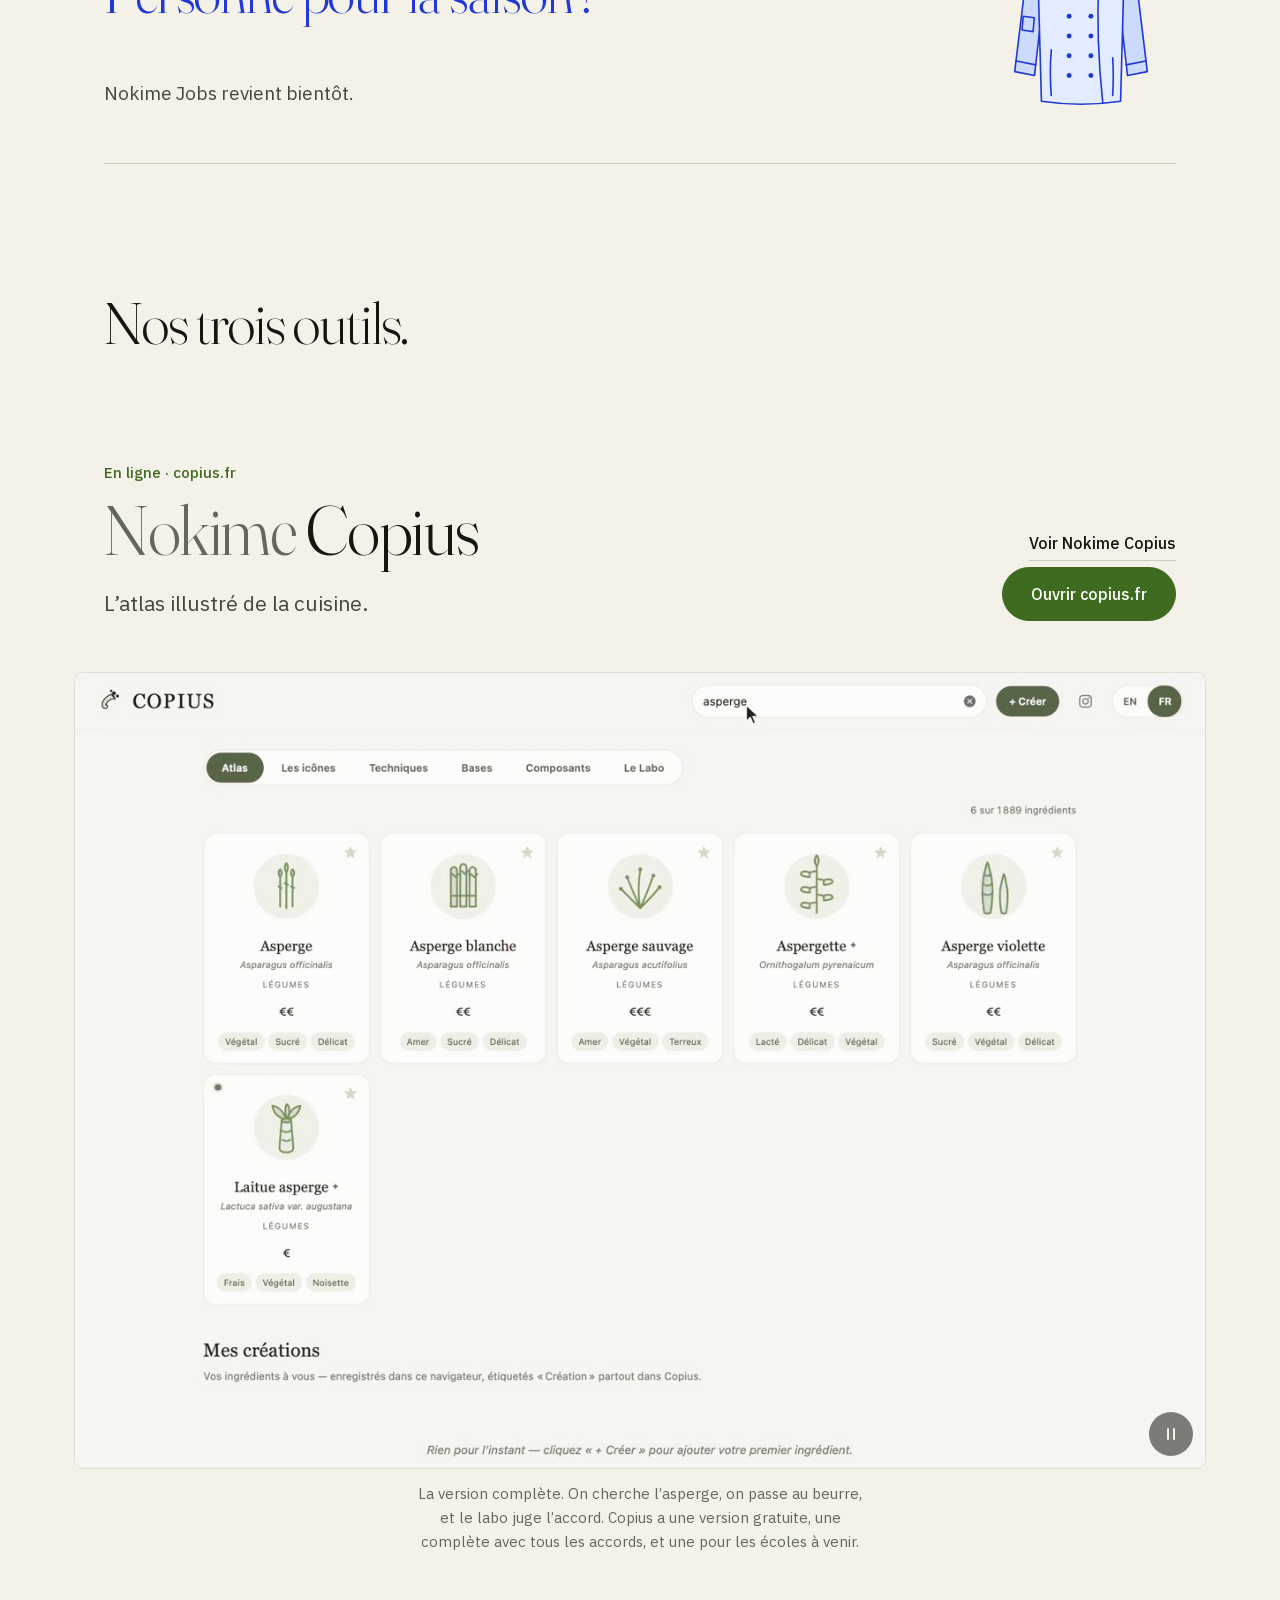
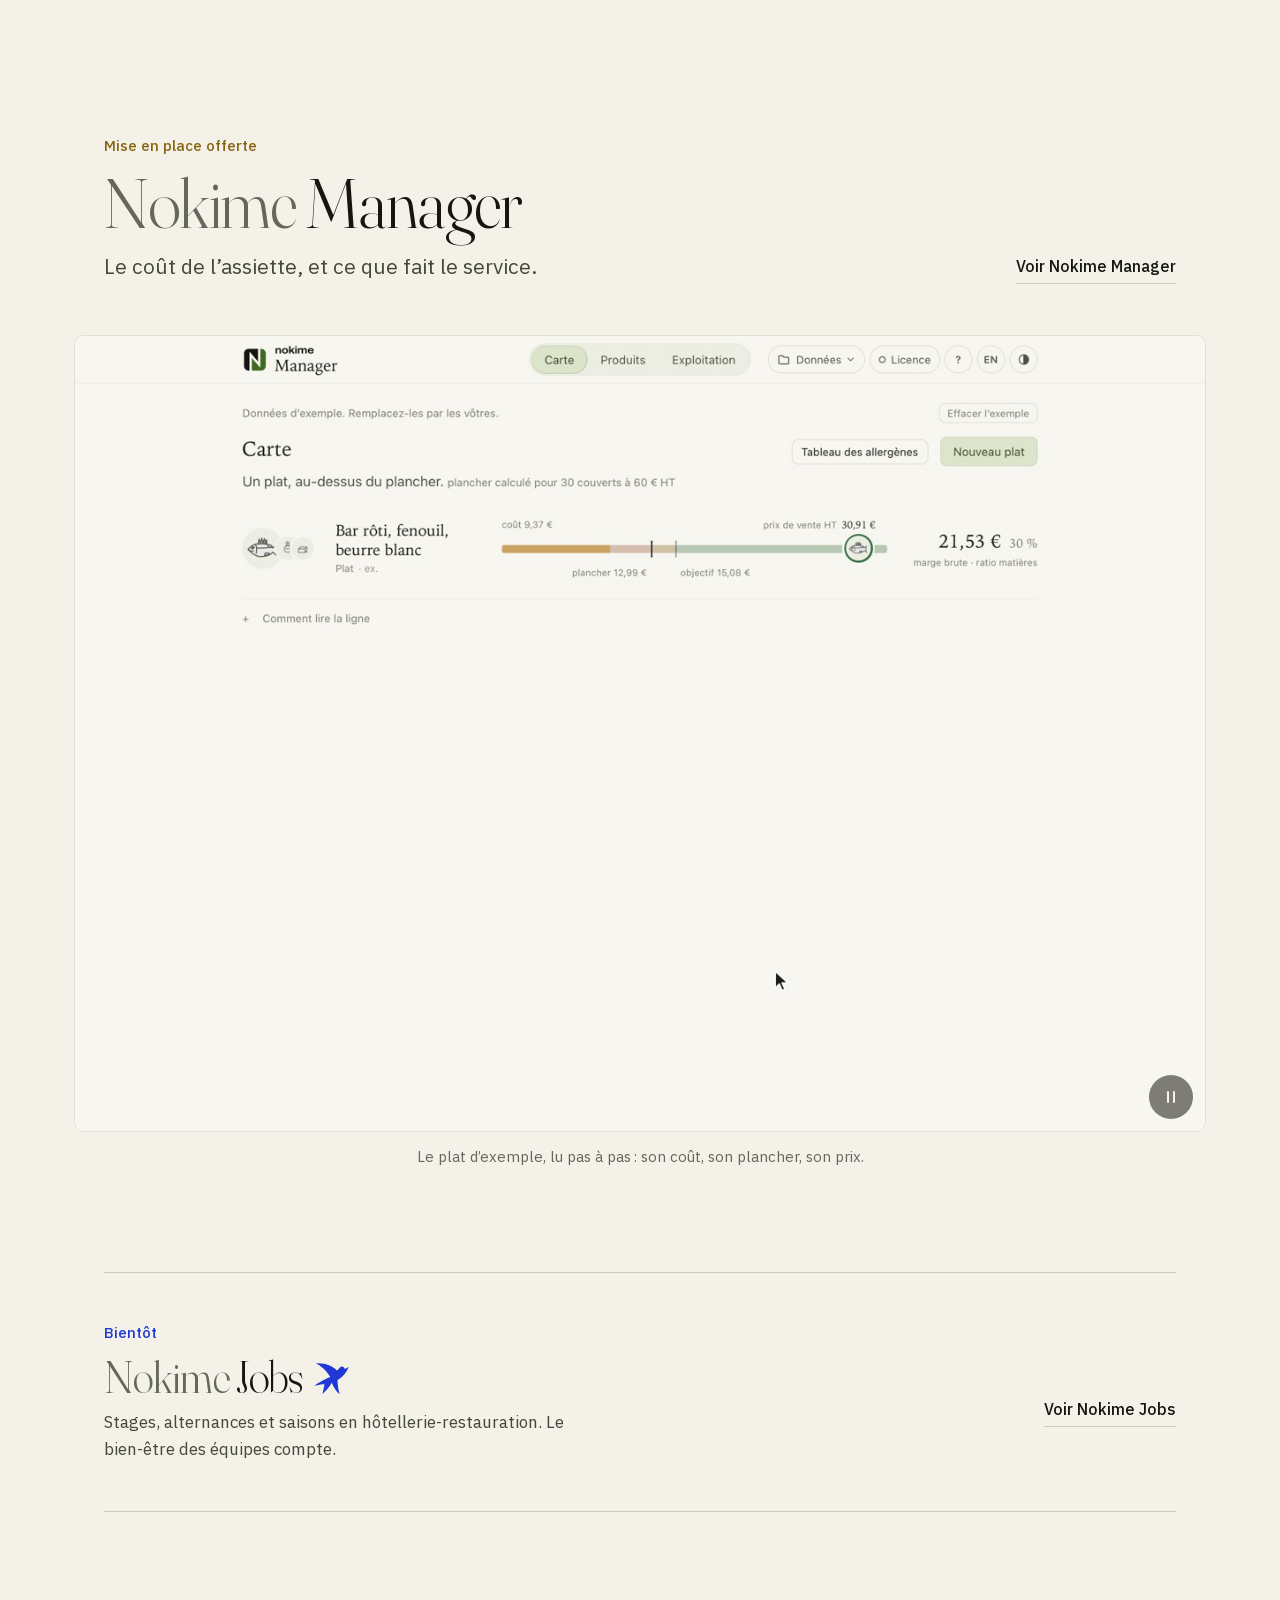
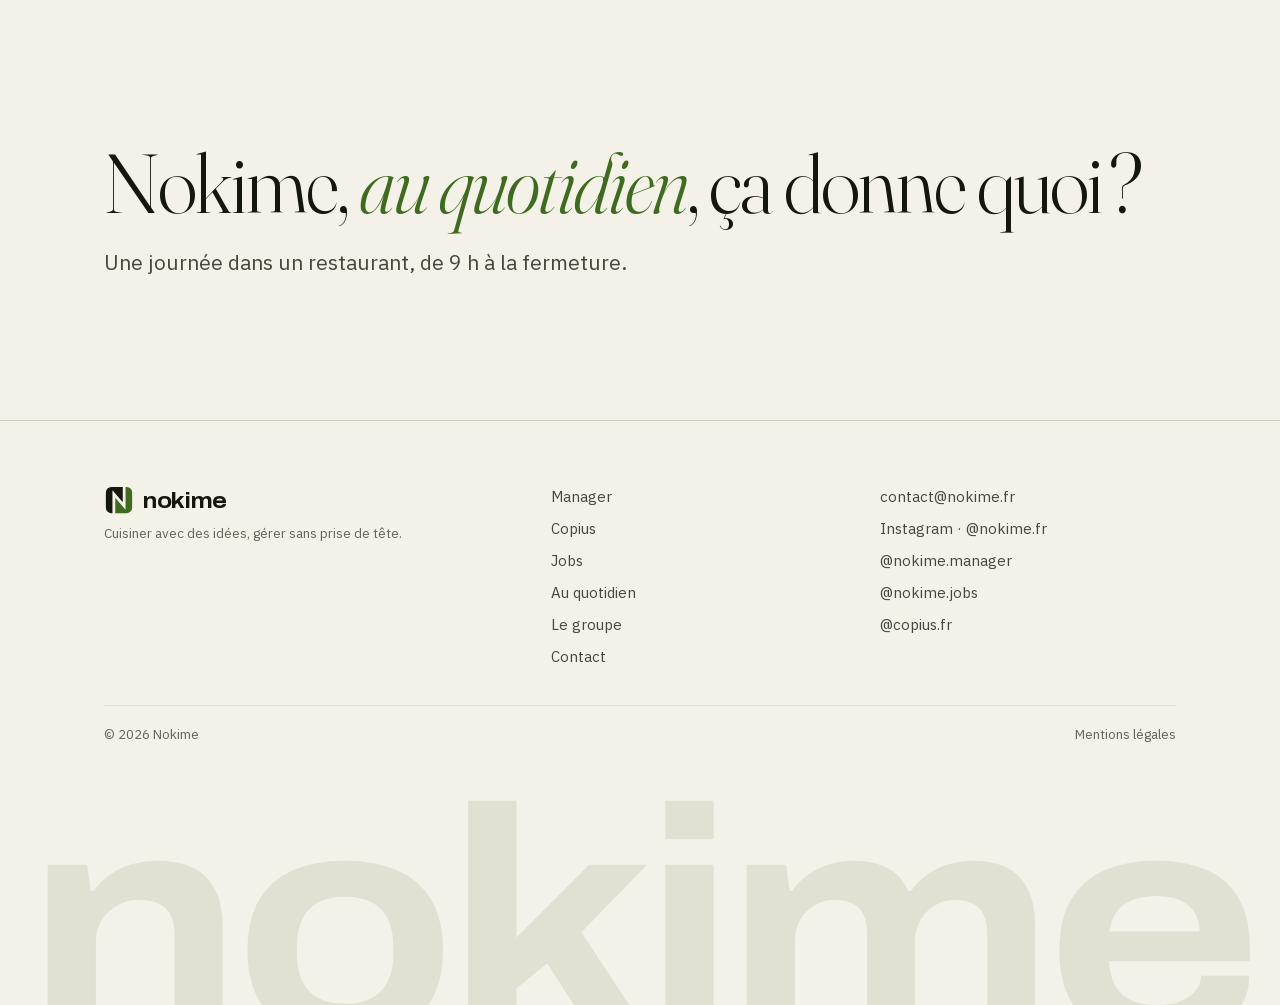
==== commit a6cd3496: "nokime.fr: the Copius and Manager films fit the screen and are scroll stops His ask 25 Nov: « put a " ====
--- a/index.html
+++ b/index.html
@@ -20,10 +20,10 @@
 <link rel="preload" href="fonts/archivo-wordmark.woff2" as="font" type="font/woff2" crossorigin>
 <link rel="preload" href="fonts/fraunces-normal-300-700.woff2" as="font" type="font/woff2" crossorigin>
 <link rel="preload" href="fonts/ibm-plex-sans-normal-400.woff2" as="font" type="font/woff2" crossorigin>
-<link rel="stylesheet" href="css/fonts.css?v=138">
-<link rel="stylesheet" href="css/site.css?v=138">
-<link rel="stylesheet" href="css/atlas.css?v=138">
-<link rel="stylesheet" href="css/door.css?v=138">
+<link rel="stylesheet" href="css/fonts.css?v=139">
+<link rel="stylesheet" href="css/site.css?v=139">
+<link rel="stylesheet" href="css/atlas.css?v=139">
+<link rel="stylesheet" href="css/door.css?v=139">
 <script>(function(){var l;try{var q=/[?&]lang=(fr|en)(?:&|$)/.exec(location.search);l=q?q[1]:localStorage.getItem("nokime-lang");}catch(e){}if(l!=="fr"&&l!=="en")l=/(^|\.)nokime\.com$/.test(location.hostname)?"en":"fr";document.documentElement.setAttribute("lang",l);})();</script>
 <script type="application/ld+json">{"@context":"https://schema.org","@graph":[{"@type":"Organization","@id":"https://nokime.fr/#org","name":"Nokime","url":"https://nokime.fr/","sameAs":["https://www.instagram.com/nokime.fr/","https://www.linkedin.com/company/nokime-fr/"],"logo":"https://nokime.fr/apple-touch-icon.png","description":"Copius pour trouver l’inspiration, Manager pour savoir si le plat est rentable et, bientôt, Jobs pour recruter en prenant soin des équipes.","disambiguatingDescription":"Nokime est une entreprise française d’outils pour la restauration et l’hôtellerie : Copius, Nokime Jobs et Nokime Manager.","brand":[{"@type":"Brand","name":"Copius","url":"https://copius.fr/","description":"Copius : 1 889 ingrédients, 135 techniques, 45 bases et 68 chefs, dessinés et bilingues, chaque produit avec sa fourchette de prix, sa saison et ses accords. Trois versions : libre, complète, école (bientôt).","sameAs":["https://www.instagram.com/copius.fr/"]},{"@type":"Brand","name":"Nokime Jobs","url":"https://nokime.fr/jobs/","description":"Des stages, des alternances et des saisons en hôtellerie-restauration, avec une charte d’accueil. Nokime Jobs revient bientôt.","sameAs":["https://www.instagram.com/nokime.jobs/"]},{"@type":"Brand","name":"Nokime Manager","url":"https://manager.nokime.fr/","description":"Nokime Manager : coût matière par portion, ratio, marge brute et prix plancher pour chaque plat ; vos prix d’achat ; le tableau des allergènes ; un service type lu en clair. Sur votre compte, avec 1 887 produits déjà chiffrés.","sameAs":["https://www.instagram.com/nokime.manager/"]}]},{"@type":"WebSite","@id":"https://nokime.fr/#site","name":"Nokime","url":"https://nokime.fr/","inLanguage":["fr","en"],"publisher":{"@id":"https://nokime.fr/#org"}}]}</script>
 </head>
@@ -261,11 +261,11 @@
   <div class="foot-word" aria-hidden="true">nokime</div>
 </footer>
 
-<script src="js/art.js?v=138"></script>
-<script src="js/art-wall.js?v=138"></script>
-<script src="js/i18n.js?v=138"></script>
-<script src="js/atlas.js?v=138"></script>
-<script src="js/site.js?v=138"></script>
-<script src="js/door.js?v=138"></script>
+<script src="js/art.js?v=139"></script>
+<script src="js/art-wall.js?v=139"></script>
+<script src="js/i18n.js?v=139"></script>
+<script src="js/atlas.js?v=139"></script>
+<script src="js/site.js?v=139"></script>
+<script src="js/door.js?v=139"></script>
 </body>
 </html>
--- a/css/atlas.css
+++ b/css/atlas.css
@@ -39,7 +39,7 @@
 /* the tools: the real films, large */
 .tools{padding-top:clamp(64px,10vw,140px)}
 .tools .section-head{margin:0}
-.chapter{--shot:min(calc(100vw - 48px),1280px);padding:clamp(40px,6vw,80px) 0 clamp(56px,8vw,112px)}
+.chapter{--shot:min(calc(100vw - 48px),1280px,calc((100vh - 104px) * 1280 / 900));--shot:min(calc(100vw - 48px),1280px,calc((100svh - 104px) * 1280 / 900));padding:clamp(40px,6vw,80px) 0 clamp(56px,8vw,112px)}
 .chapter-name{display:grid;grid-template-columns:minmax(0,1fr) auto;column-gap:40px;align-items:end}
 .chapter-name>*{grid-column:1}
 .chapter .tag{margin:0 0 10px;font-size:15px}
@@ -50,7 +50,7 @@
 .chapter-name .btn{min-height:54px;padding:0 28px;font-size:16px}
 .chapter-copius .chapter-name .link{grid-row:2;align-self:end;margin-bottom:6px}
 .chapter .shot,.page-film .shot{width:var(--shot);margin:clamp(28px,4vw,52px) 0 0 calc((100% - var(--shot))/2)}
-.page-film{--shot:min(calc(100vw - 48px),1280px)}
+.page-film{--shot:min(calc(100vw - 48px),1280px,calc((100vh - 104px) * 1280 / 900));--shot:min(calc(100vw - 48px),1280px,calc((100svh - 104px) * 1280 / 900))}   /* the whole film fits under the 64 px header with 20 px to spare above and below (his 14" Mac, 25 Nov) */
 .page-film .shot{margin-top:0}
 main .shot-frame{border-radius:10px;box-shadow:none;transform-origin:50% 0;background:var(--bg-2);will-change:transform}   /* its own layer: the scroll scale moves it without repainting the film */
 main .shot figcaption{max-width:64ch;margin:14px auto 0;font-size:15px;color:var(--ink-3);text-align:center;text-wrap:balance}
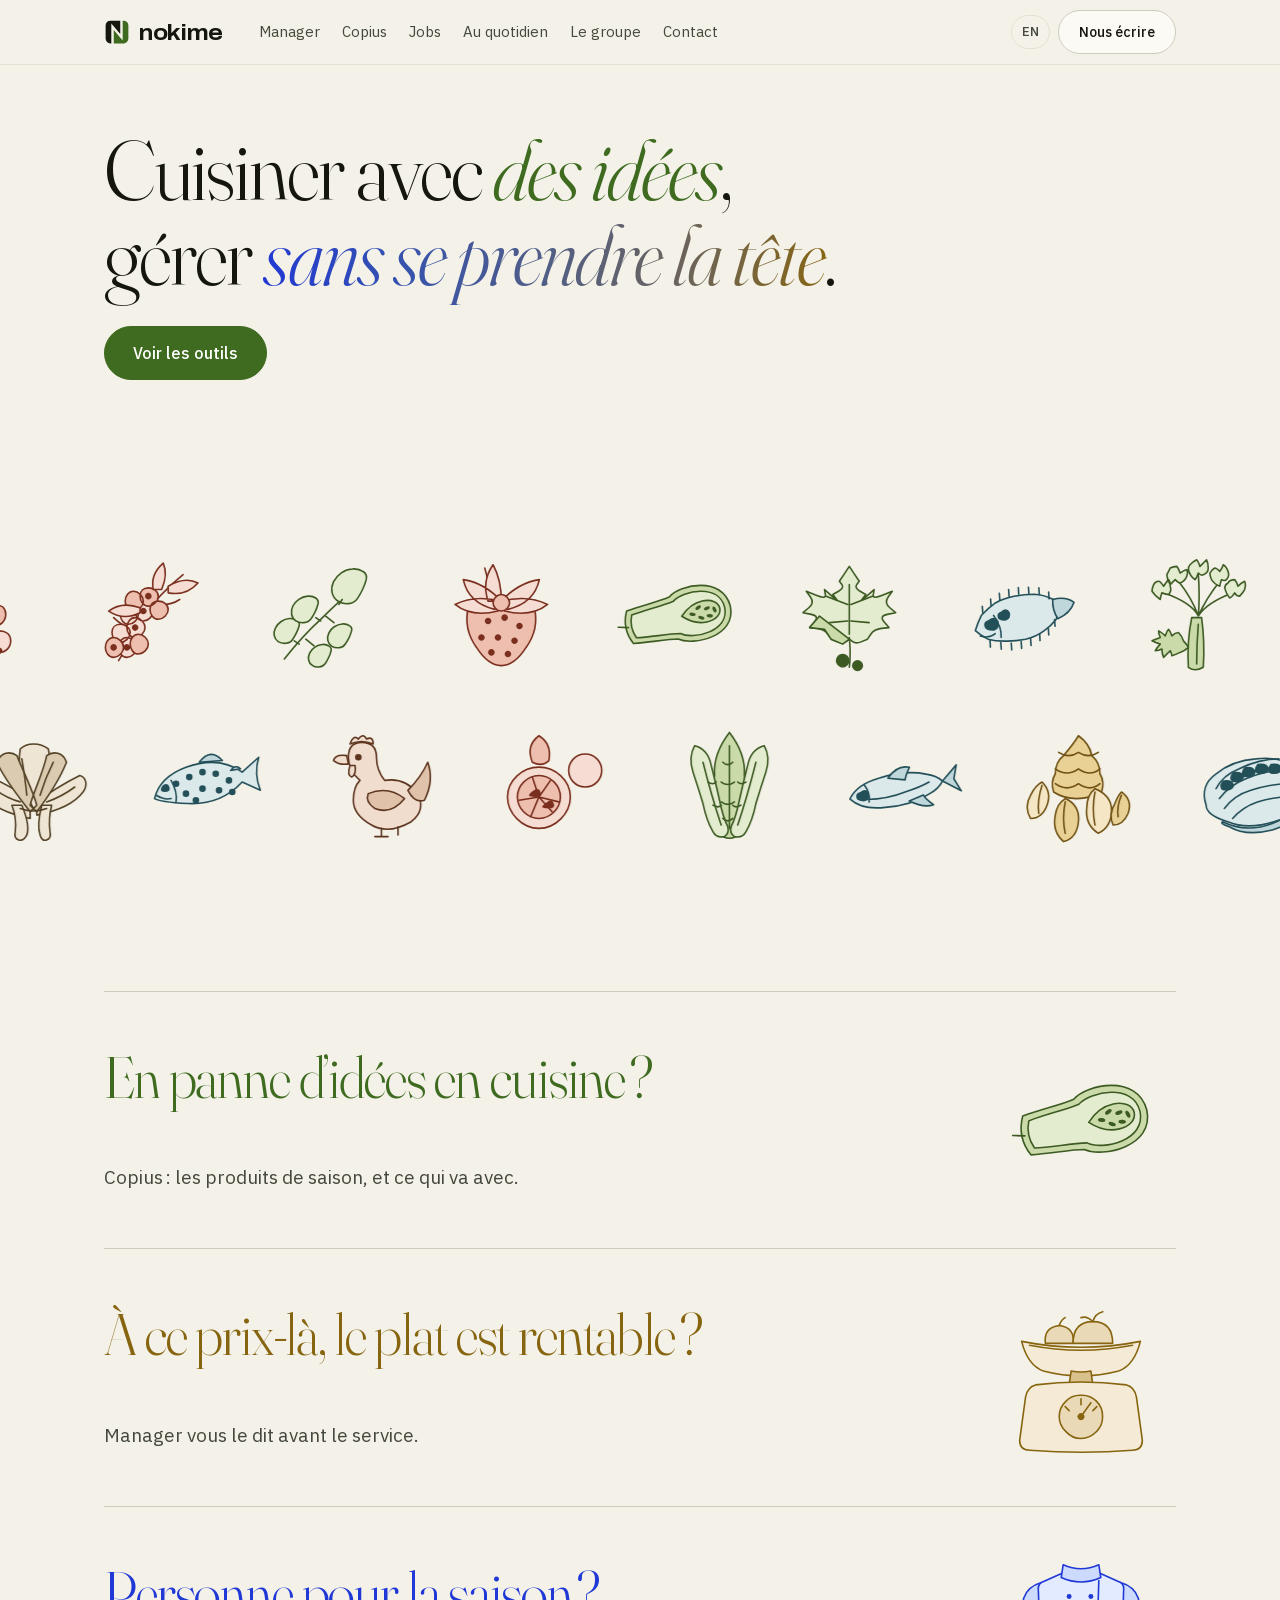
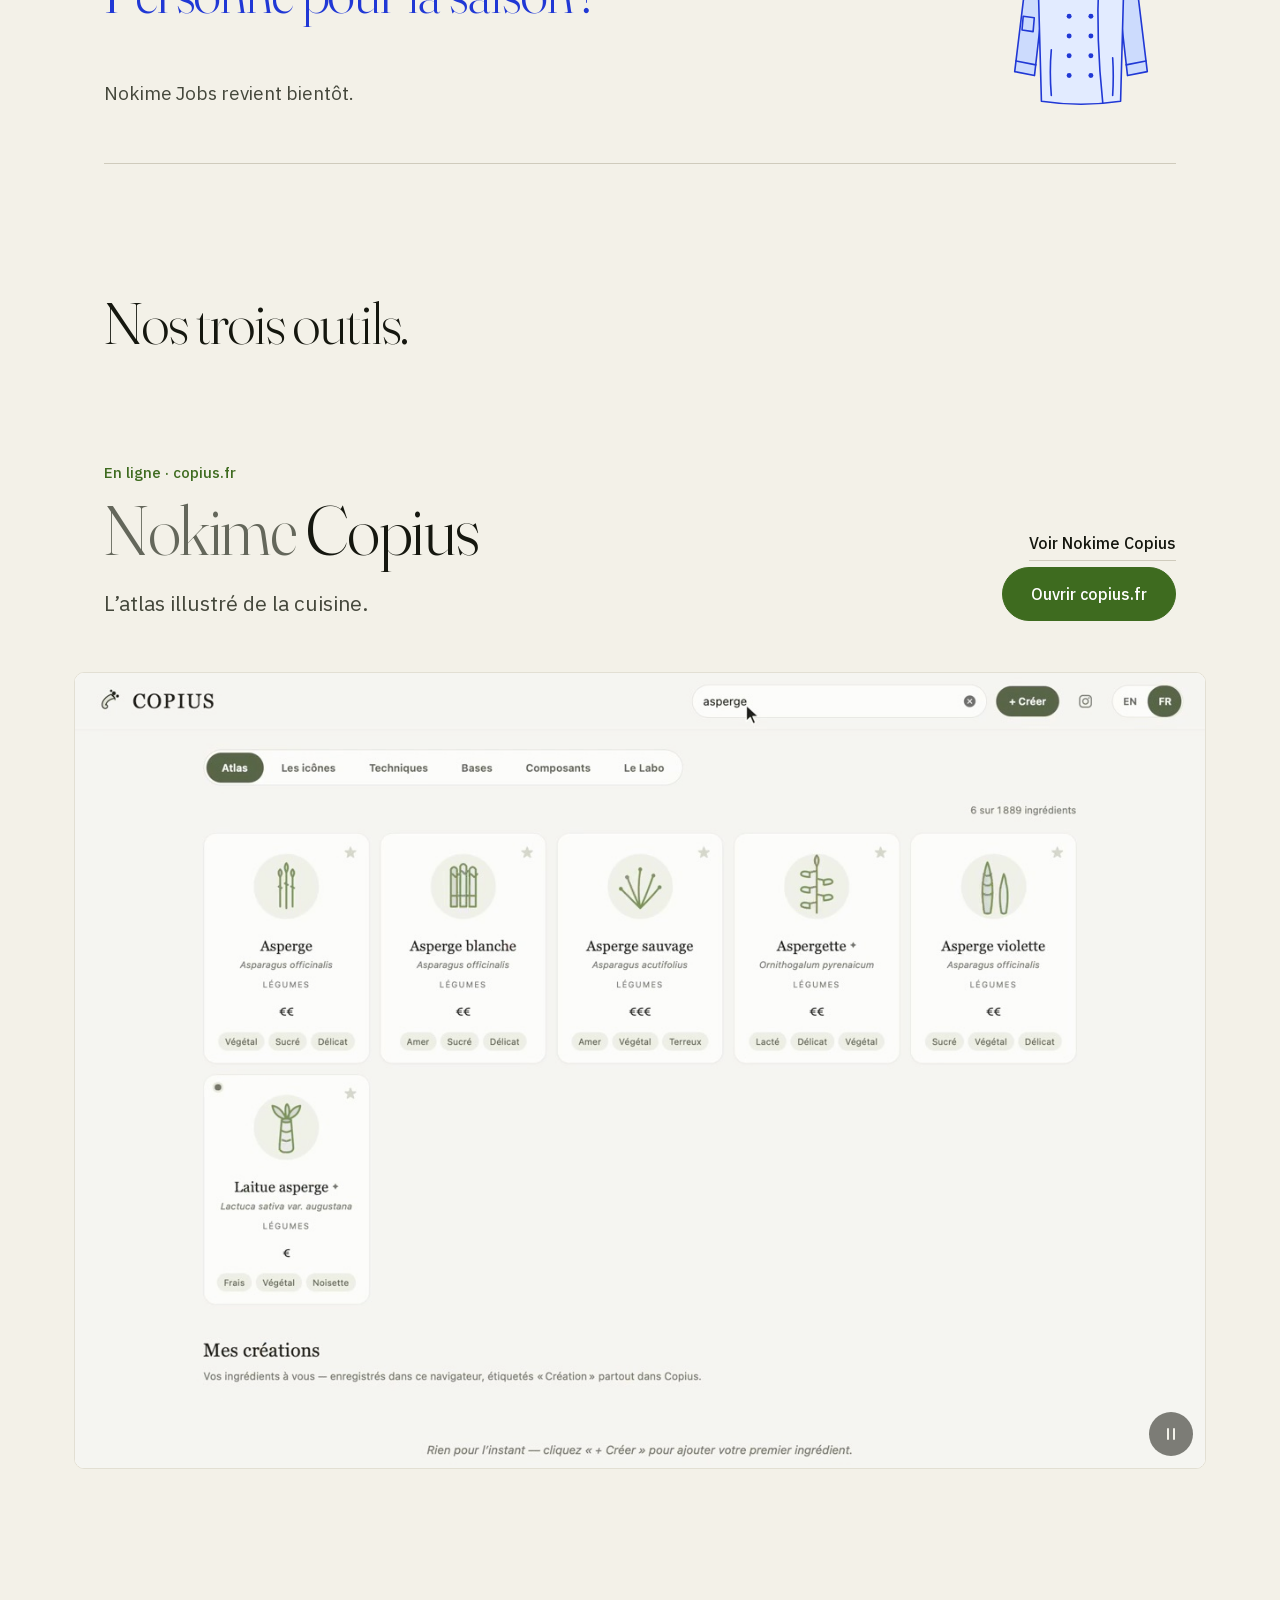
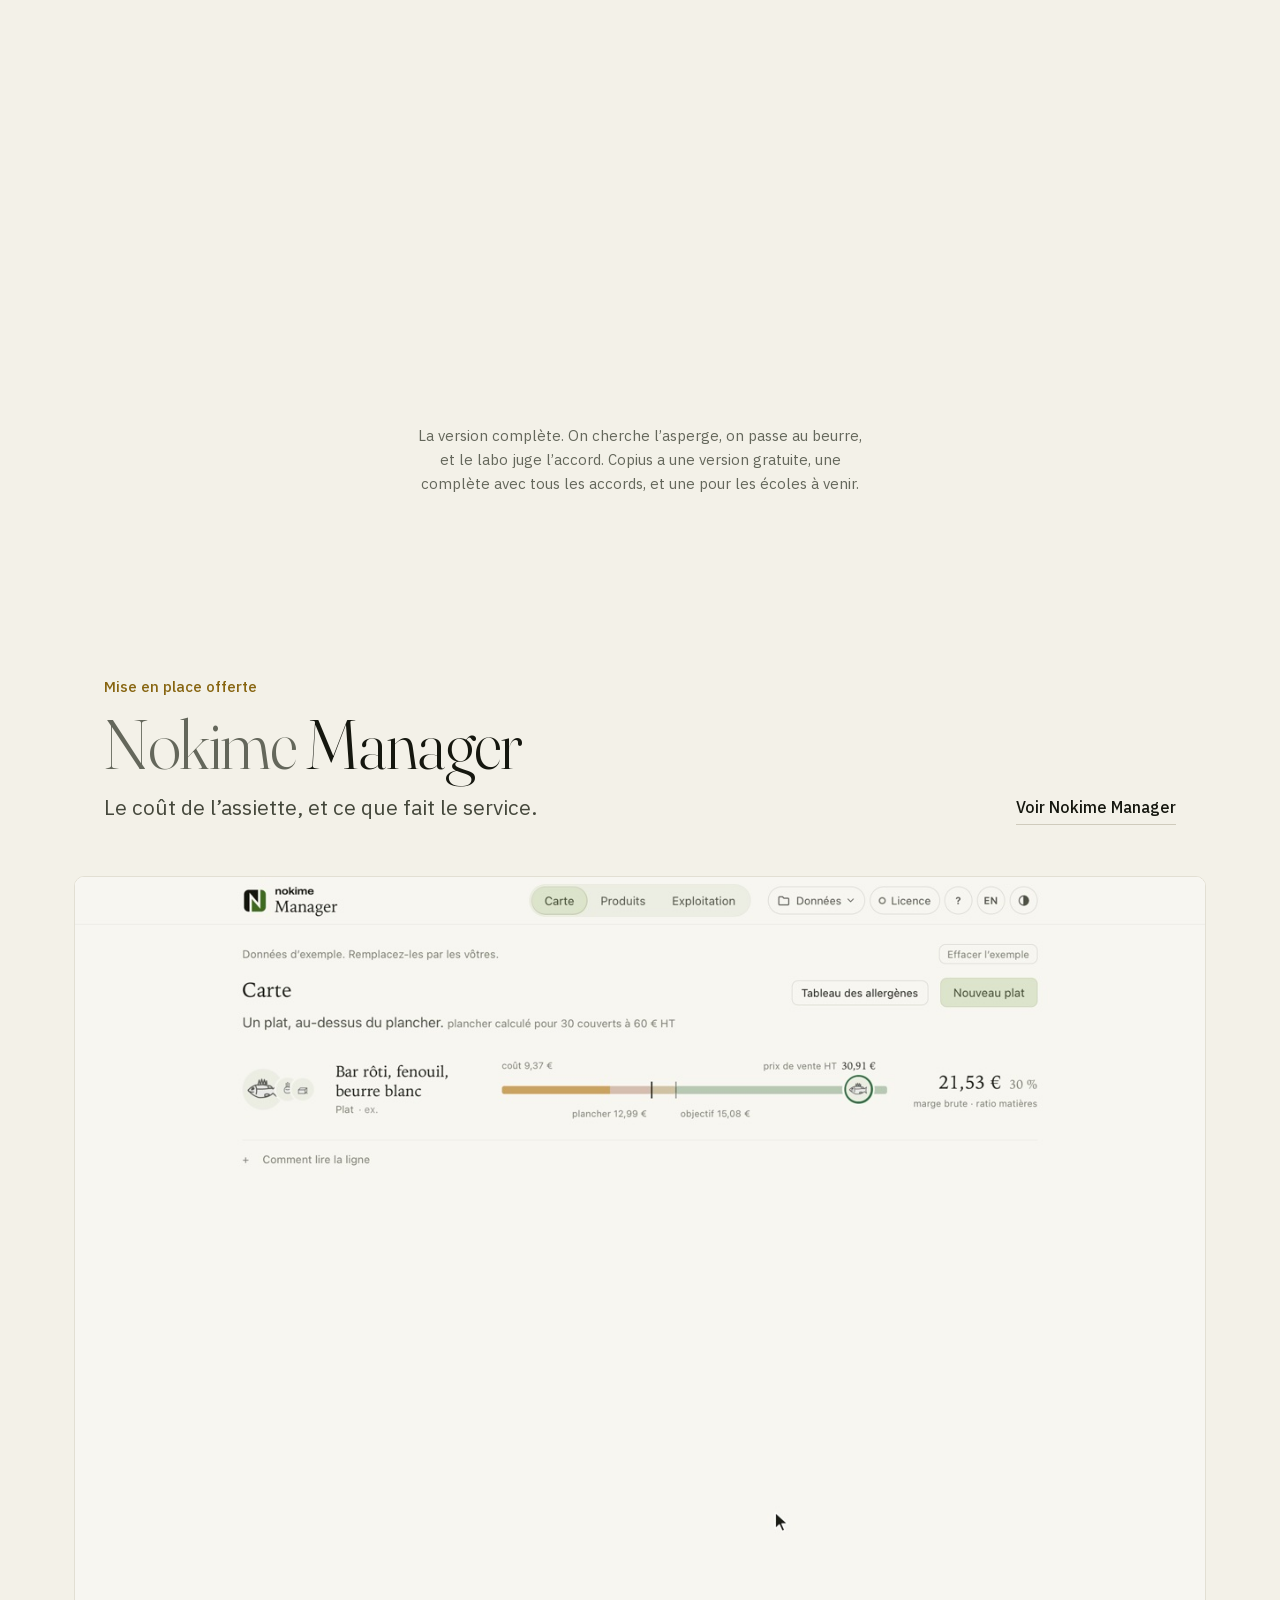
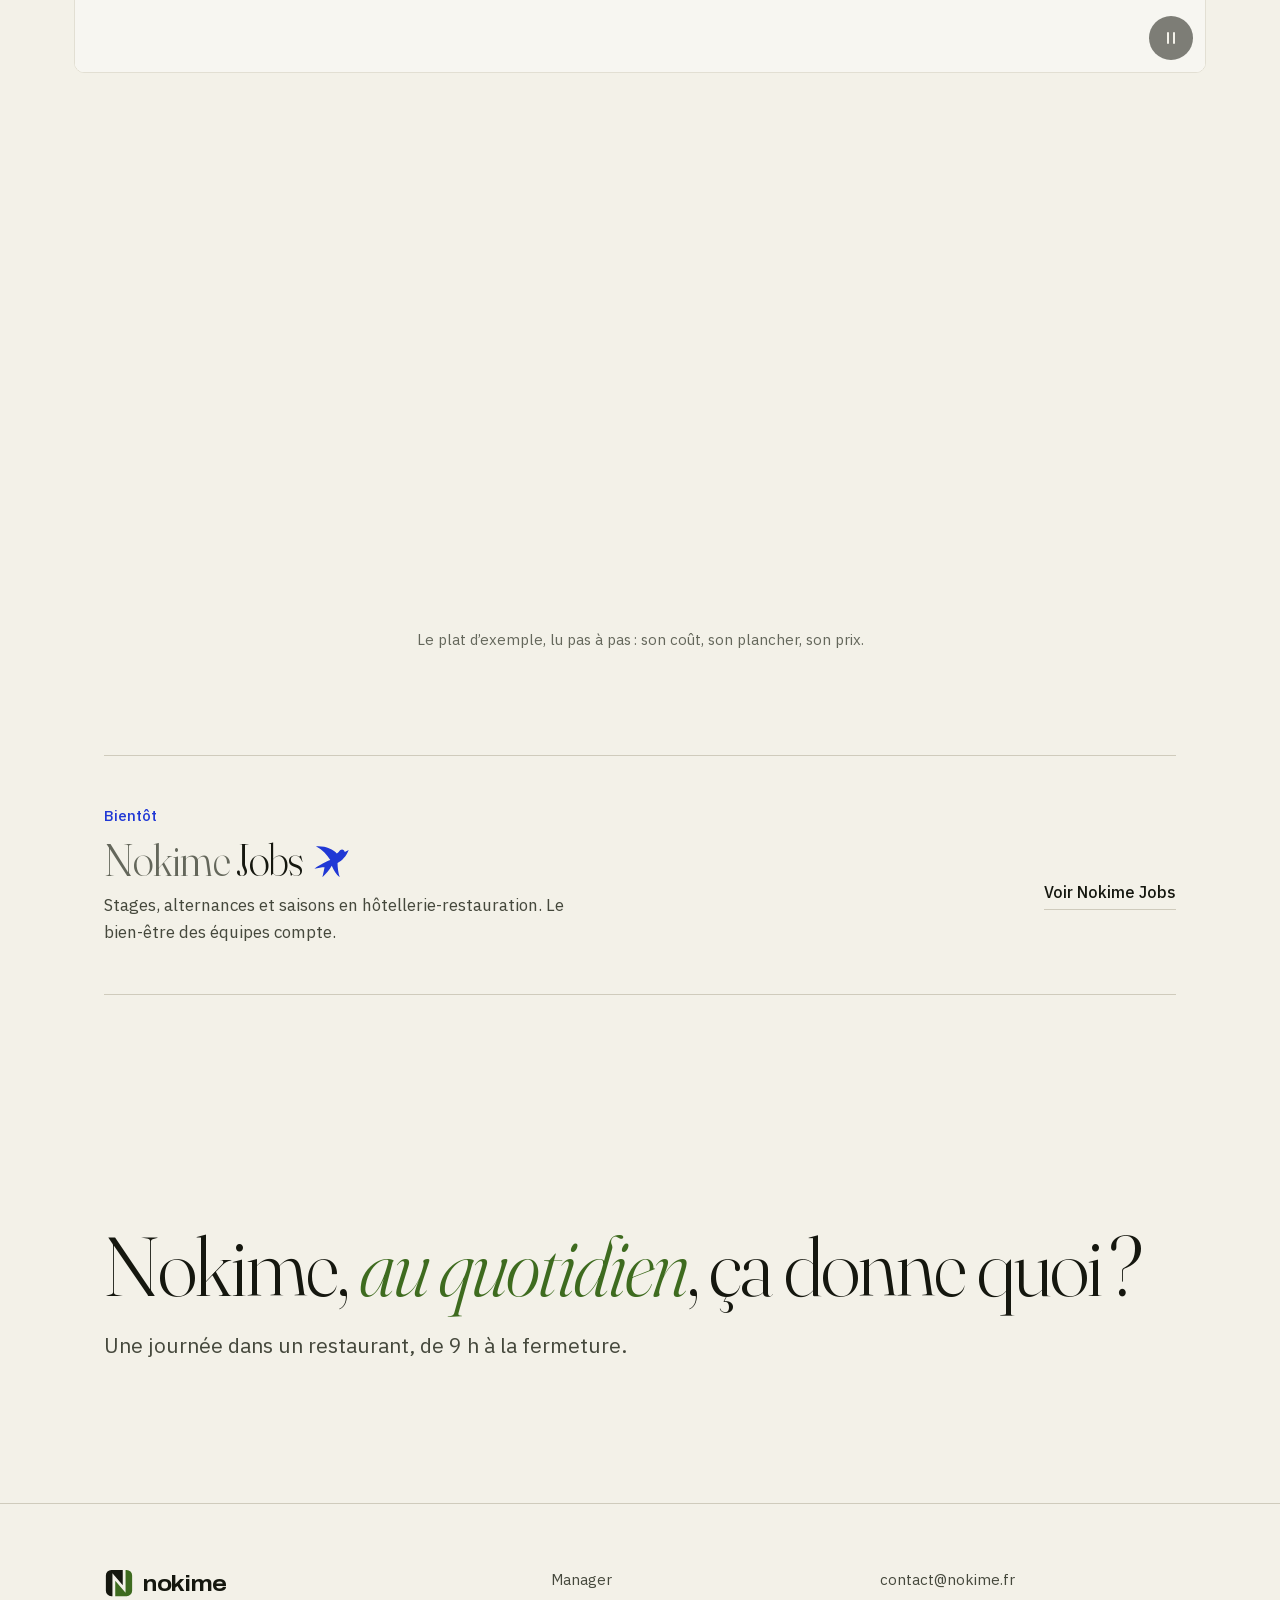
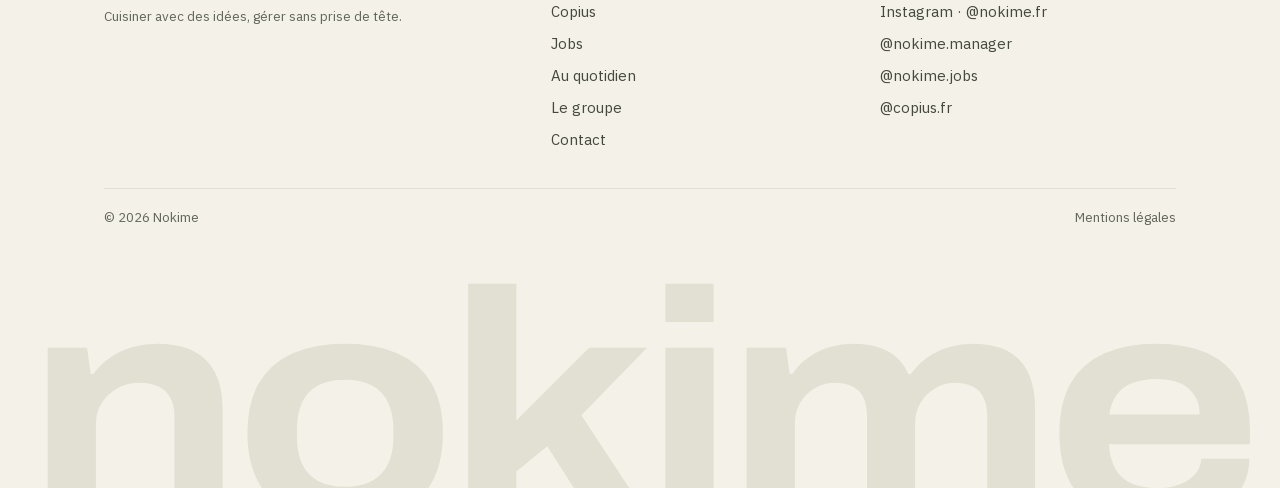
==== commit 83def2b0: "nokime.fr: the films hold for 60 % of a screen of scrolling instead of a hard stop His correction 25" ====
--- a/index.html
+++ b/index.html
@@ -20,10 +20,10 @@
 <link rel="preload" href="fonts/archivo-wordmark.woff2" as="font" type="font/woff2" crossorigin>
 <link rel="preload" href="fonts/fraunces-normal-300-700.woff2" as="font" type="font/woff2" crossorigin>
 <link rel="preload" href="fonts/ibm-plex-sans-normal-400.woff2" as="font" type="font/woff2" crossorigin>
-<link rel="stylesheet" href="css/fonts.css?v=139">
-<link rel="stylesheet" href="css/site.css?v=139">
-<link rel="stylesheet" href="css/atlas.css?v=139">
-<link rel="stylesheet" href="css/door.css?v=139">
+<link rel="stylesheet" href="css/fonts.css?v=140">
+<link rel="stylesheet" href="css/site.css?v=140">
+<link rel="stylesheet" href="css/atlas.css?v=140">
+<link rel="stylesheet" href="css/door.css?v=140">
 <script>(function(){var l;try{var q=/[?&]lang=(fr|en)(?:&|$)/.exec(location.search);l=q?q[1]:localStorage.getItem("nokime-lang");}catch(e){}if(l!=="fr"&&l!=="en")l=/(^|\.)nokime\.com$/.test(location.hostname)?"en":"fr";document.documentElement.setAttribute("lang",l);})();</script>
 <script type="application/ld+json">{"@context":"https://schema.org","@graph":[{"@type":"Organization","@id":"https://nokime.fr/#org","name":"Nokime","url":"https://nokime.fr/","sameAs":["https://www.instagram.com/nokime.fr/","https://www.linkedin.com/company/nokime-fr/"],"logo":"https://nokime.fr/apple-touch-icon.png","description":"Copius pour trouver l’inspiration, Manager pour savoir si le plat est rentable et, bientôt, Jobs pour recruter en prenant soin des équipes.","disambiguatingDescription":"Nokime est une entreprise française d’outils pour la restauration et l’hôtellerie : Copius, Nokime Jobs et Nokime Manager.","brand":[{"@type":"Brand","name":"Copius","url":"https://copius.fr/","description":"Copius : 1 889 ingrédients, 135 techniques, 45 bases et 68 chefs, dessinés et bilingues, chaque produit avec sa fourchette de prix, sa saison et ses accords. Trois versions : libre, complète, école (bientôt).","sameAs":["https://www.instagram.com/copius.fr/"]},{"@type":"Brand","name":"Nokime Jobs","url":"https://nokime.fr/jobs/","description":"Des stages, des alternances et des saisons en hôtellerie-restauration, avec une charte d’accueil. Nokime Jobs revient bientôt.","sameAs":["https://www.instagram.com/nokime.jobs/"]},{"@type":"Brand","name":"Nokime Manager","url":"https://manager.nokime.fr/","description":"Nokime Manager : coût matière par portion, ratio, marge brute et prix plancher pour chaque plat ; vos prix d’achat ; le tableau des allergènes ; un service type lu en clair. Sur votre compte, avec 1 887 produits déjà chiffrés.","sameAs":["https://www.instagram.com/nokime.manager/"]}]},{"@type":"WebSite","@id":"https://nokime.fr/#site","name":"Nokime","url":"https://nokime.fr/","inLanguage":["fr","en"],"publisher":{"@id":"https://nokime.fr/#org"}}]}</script>
 </head>
@@ -185,7 +185,7 @@
           <h3><span class="brandword">Nokime</span> Copius</h3>
           <p class="sub" data-t="cSub">L’atlas illustré de la cuisine.</p>
           <a class="link" href="copius/"><span data-t="cLink">Voir Nokime Copius</span></a><a class="btn primary btn-copius" href="https://copius.fr" rel="noopener"><span data-t="cpCta1">Ouvrir copius.fr</span></a></div></div><figure class="shot">
-        <div class="shot-frame">
+        <div class="shot-pin"><div class="shot-frame">
           <video class="shot-video"  muted loop playsinline preload="none" width="1280" height="900"
                  poster="media/copius-film-fr.jpg?v=1"
                  data-src-fr="media/copius-film-fr.mp4?v=1" data-src-en="media/copius-film-en.mp4?v=1"
@@ -193,14 +193,14 @@
                  data-t-attr="aria-label:cpShotLabel" aria-label="Nokime Copius en action, de la recherche au labo d’accords">
             <source src="media/copius-film-fr.mp4?v=1" type="video/mp4">
           </video>
-        </div>
+        </div></div>
         <figcaption><span data-t="cpShotCap">La version complète. On cherche l’asperge, on passe au beurre, et le labo juge l’accord.</span> <span data-t="cpVersions">Copius a une version gratuite, une complète avec tous les accords, et une pour les écoles à venir.</span></figcaption>
       </figure></article>
         <article class="chapter chapter-manager"><div class="chapter-head"><div class="chapter-name"><p class="tag t-manager" data-t="mTag">Mise en place offerte</p>
           <h3><span class="brandword">Nokime</span> Manager</h3>
           <p class="sub" data-t="mSub">Le coût de l’assiette, et ce que fait le service.</p>
           <a class="link" href="manager/"><span data-t="mLink">Voir Nokime Manager</span></a></div></div><figure class="shot">
-        <div class="shot-frame">
+        <div class="shot-pin"><div class="shot-frame">
           <video class="shot-video"  muted loop playsinline preload="none" width="1280" height="900"
                  poster="media/manager-preview-fr.jpg?v=5"
                  data-src-fr="media/manager-preview-fr.mp4?v=5" data-src-en="media/manager-preview-en.mp4?v=5"
@@ -208,7 +208,7 @@
                  data-t-attr="aria-label:shotLabel" aria-label="Nokime Manager en action, avec son plat d’exemple">
             <source src="media/manager-preview-fr.mp4?v=5" type="video/mp4">
           </video>
-        </div>
+        </div></div>
         <figcaption data-t="shotCap">Le plat d’exemple, lu pas à pas : son coût, son plancher, son prix.</figcaption>
       </figure></article>
         <article class="chapter chapter-jobs"><div class="chapter-head"><div class="chapter-name"><p class="tag t-jobs" data-t="jTag">Bientôt</p>
@@ -261,11 +261,11 @@
   <div class="foot-word" aria-hidden="true">nokime</div>
 </footer>
 
-<script src="js/art.js?v=139"></script>
-<script src="js/art-wall.js?v=139"></script>
-<script src="js/i18n.js?v=139"></script>
-<script src="js/atlas.js?v=139"></script>
-<script src="js/site.js?v=139"></script>
-<script src="js/door.js?v=139"></script>
+<script src="js/art.js?v=140"></script>
+<script src="js/art-wall.js?v=140"></script>
+<script src="js/i18n.js?v=140"></script>
+<script src="js/atlas.js?v=140"></script>
+<script src="js/site.js?v=140"></script>
+<script src="js/door.js?v=140"></script>
 </body>
 </html>
--- a/css/atlas.css
+++ b/css/atlas.css
@@ -53,6 +53,12 @@
 .page-film{--shot:min(calc(100vw - 48px),1280px,calc((100vh - 104px) * 1280 / 900));--shot:min(calc(100vw - 48px),1280px,calc((100svh - 104px) * 1280 / 900))}   /* the whole film fits under the 64 px header with 20 px to spare above and below (his 14" Mac, 25 Nov) */
 .page-film .shot{margin-top:0}
 main .shot-frame{border-radius:10px;box-shadow:none;transform-origin:50% 0;background:var(--bg-2);will-change:transform}   /* its own layer: the scroll scale moves it without repainting the film */
+/* the films hold (his ask 25 Nov): each stays centred under the header for --pin of scrolling, then the page moves on */
+main .shot{--shot-h:calc(var(--shot) * 900 / 1280 + 2px);--head:64px;--pin:60vh}
+main .shot-pin{height:calc(var(--shot-h) + var(--pin))}
+main .shot-pin .shot-frame{position:sticky;top:calc(var(--head) + (100vh - var(--head) - var(--shot-h)) / 2)}
+@supports (height:100svh){main .shot-pin .shot-frame{top:calc(var(--head) + (100svh - var(--head) - var(--shot-h)) / 2)}}
+@media (max-width:720px){main .shot{--shot-h:calc(var(--shot) + 2px);--head:56px}}
 main .shot figcaption{max-width:64ch;margin:14px auto 0;font-size:15px;color:var(--ink-3);text-align:center;text-wrap:balance}
 .chapter-jobs{padding:clamp(28px,4vw,48px) 0;border-top:1px solid var(--rule);border-bottom:1px solid var(--rule)}
 .chapter-jobs h3{font-size:clamp(30px,3.6vw,44px)}
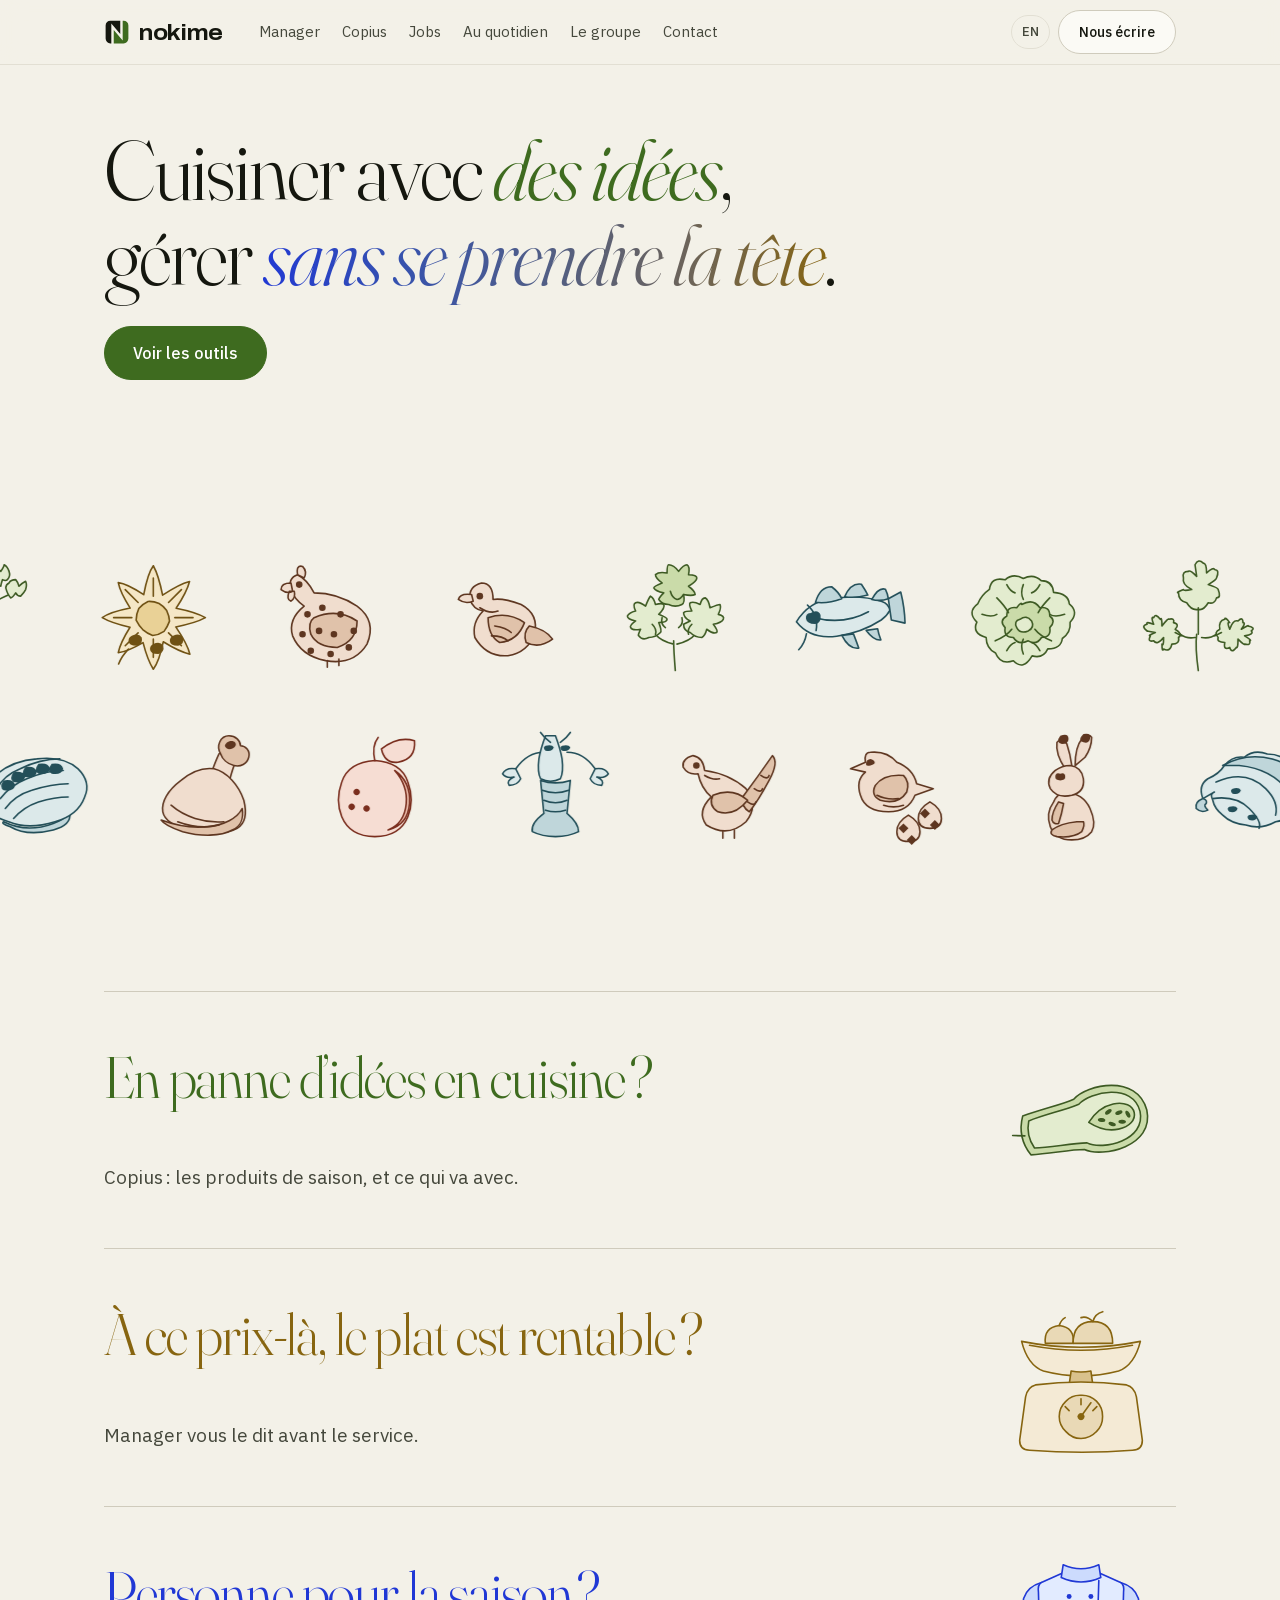
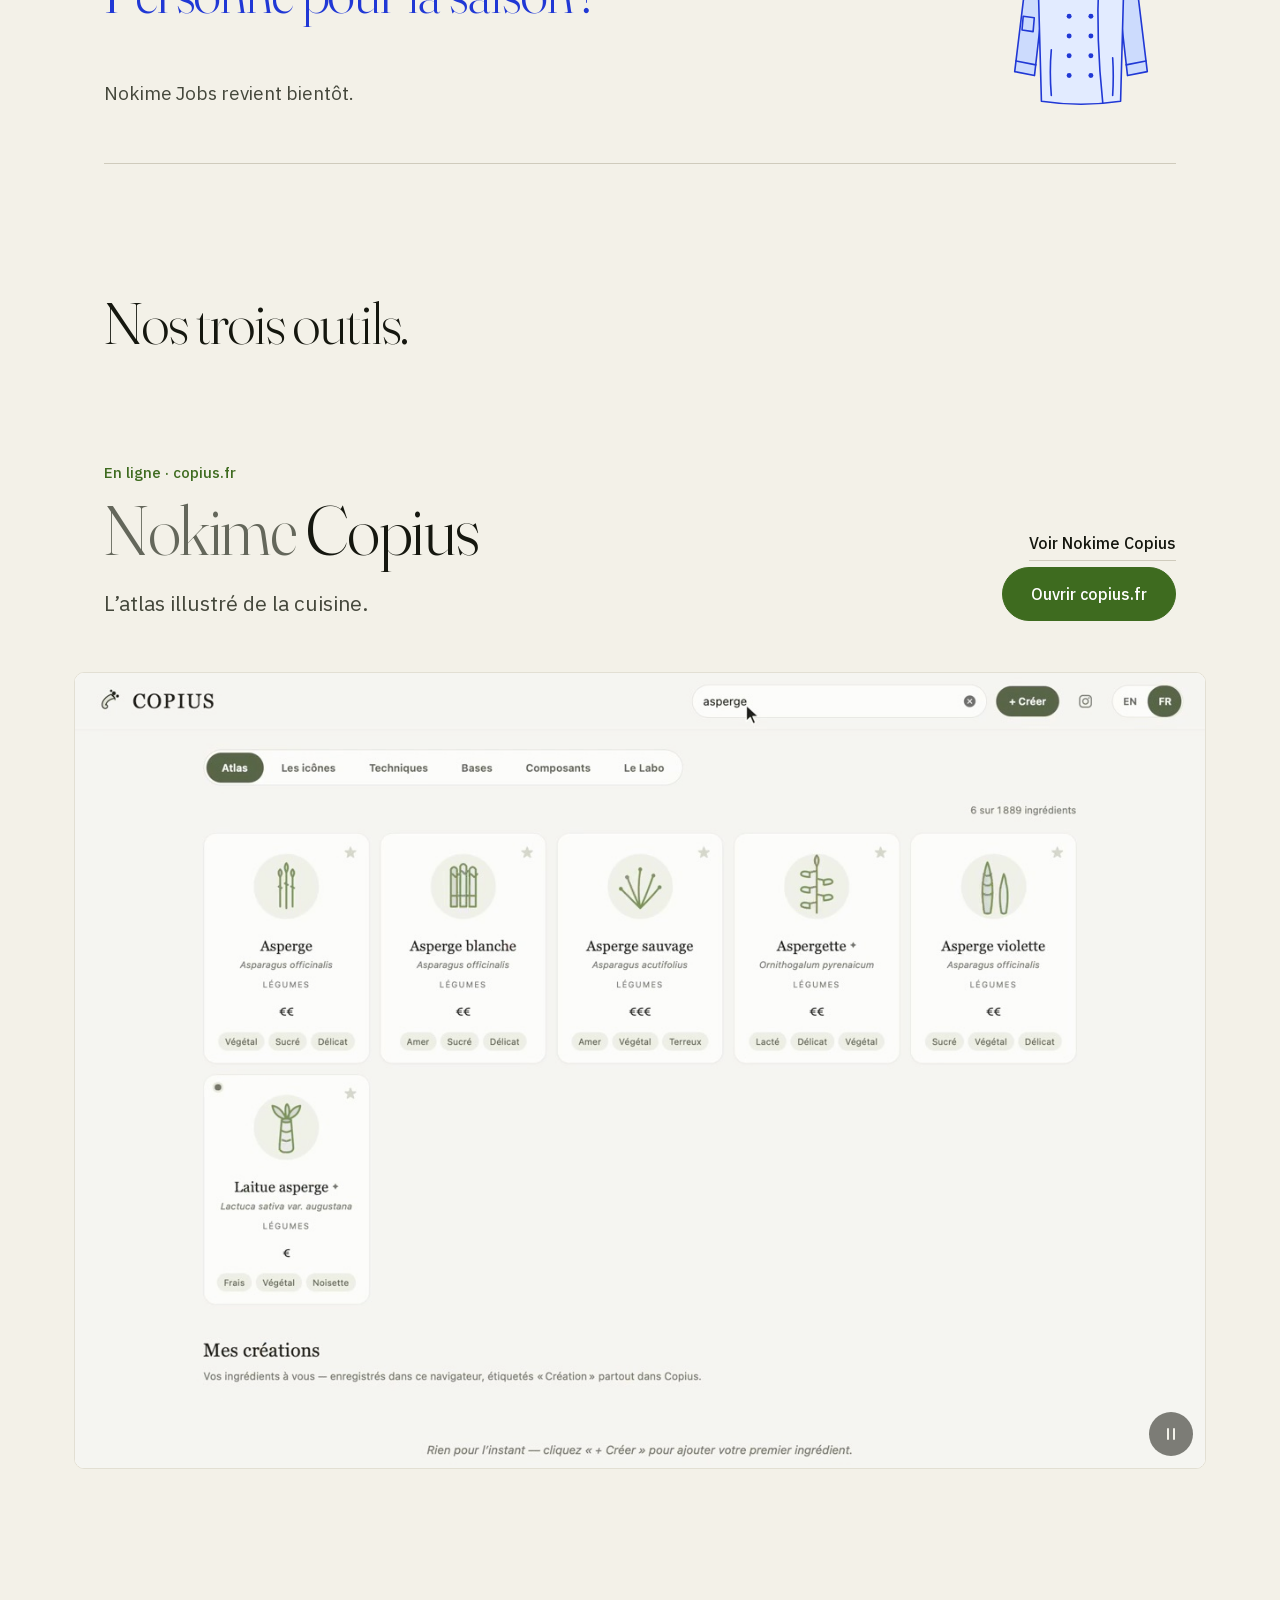
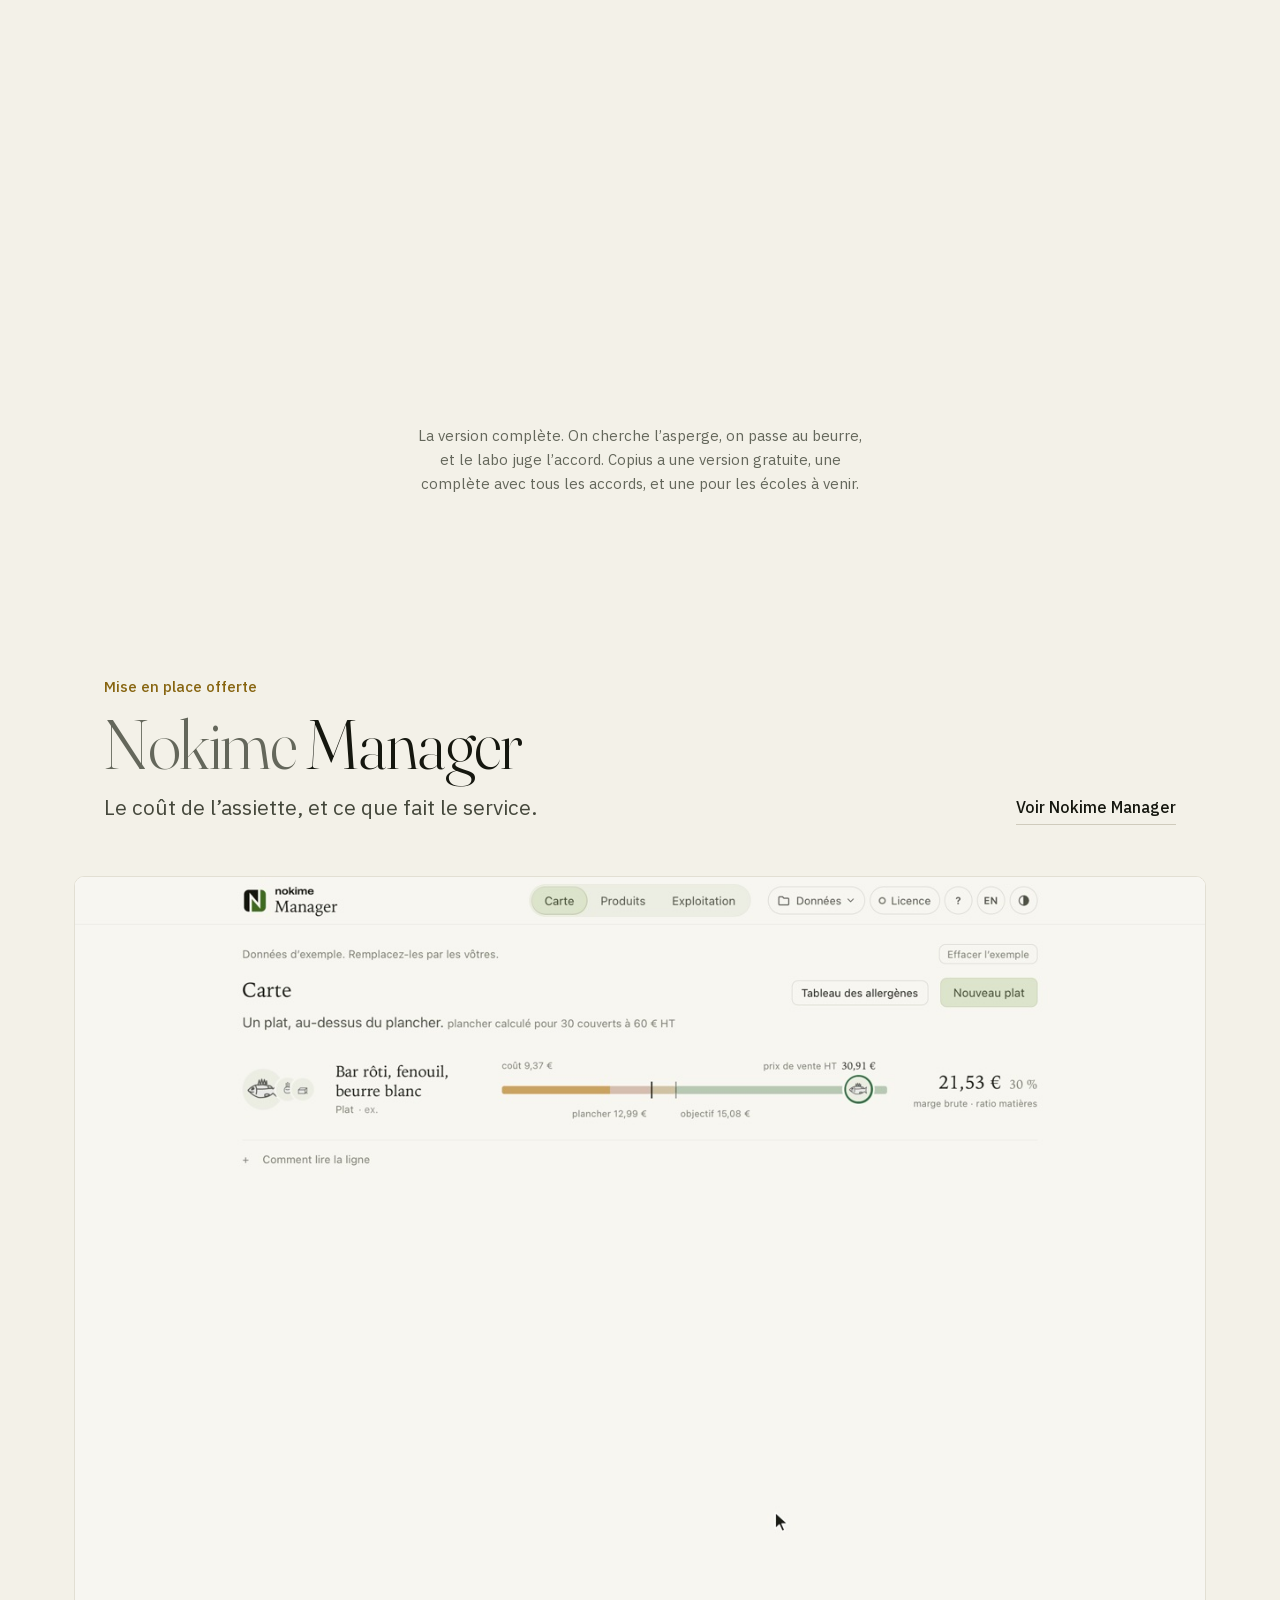
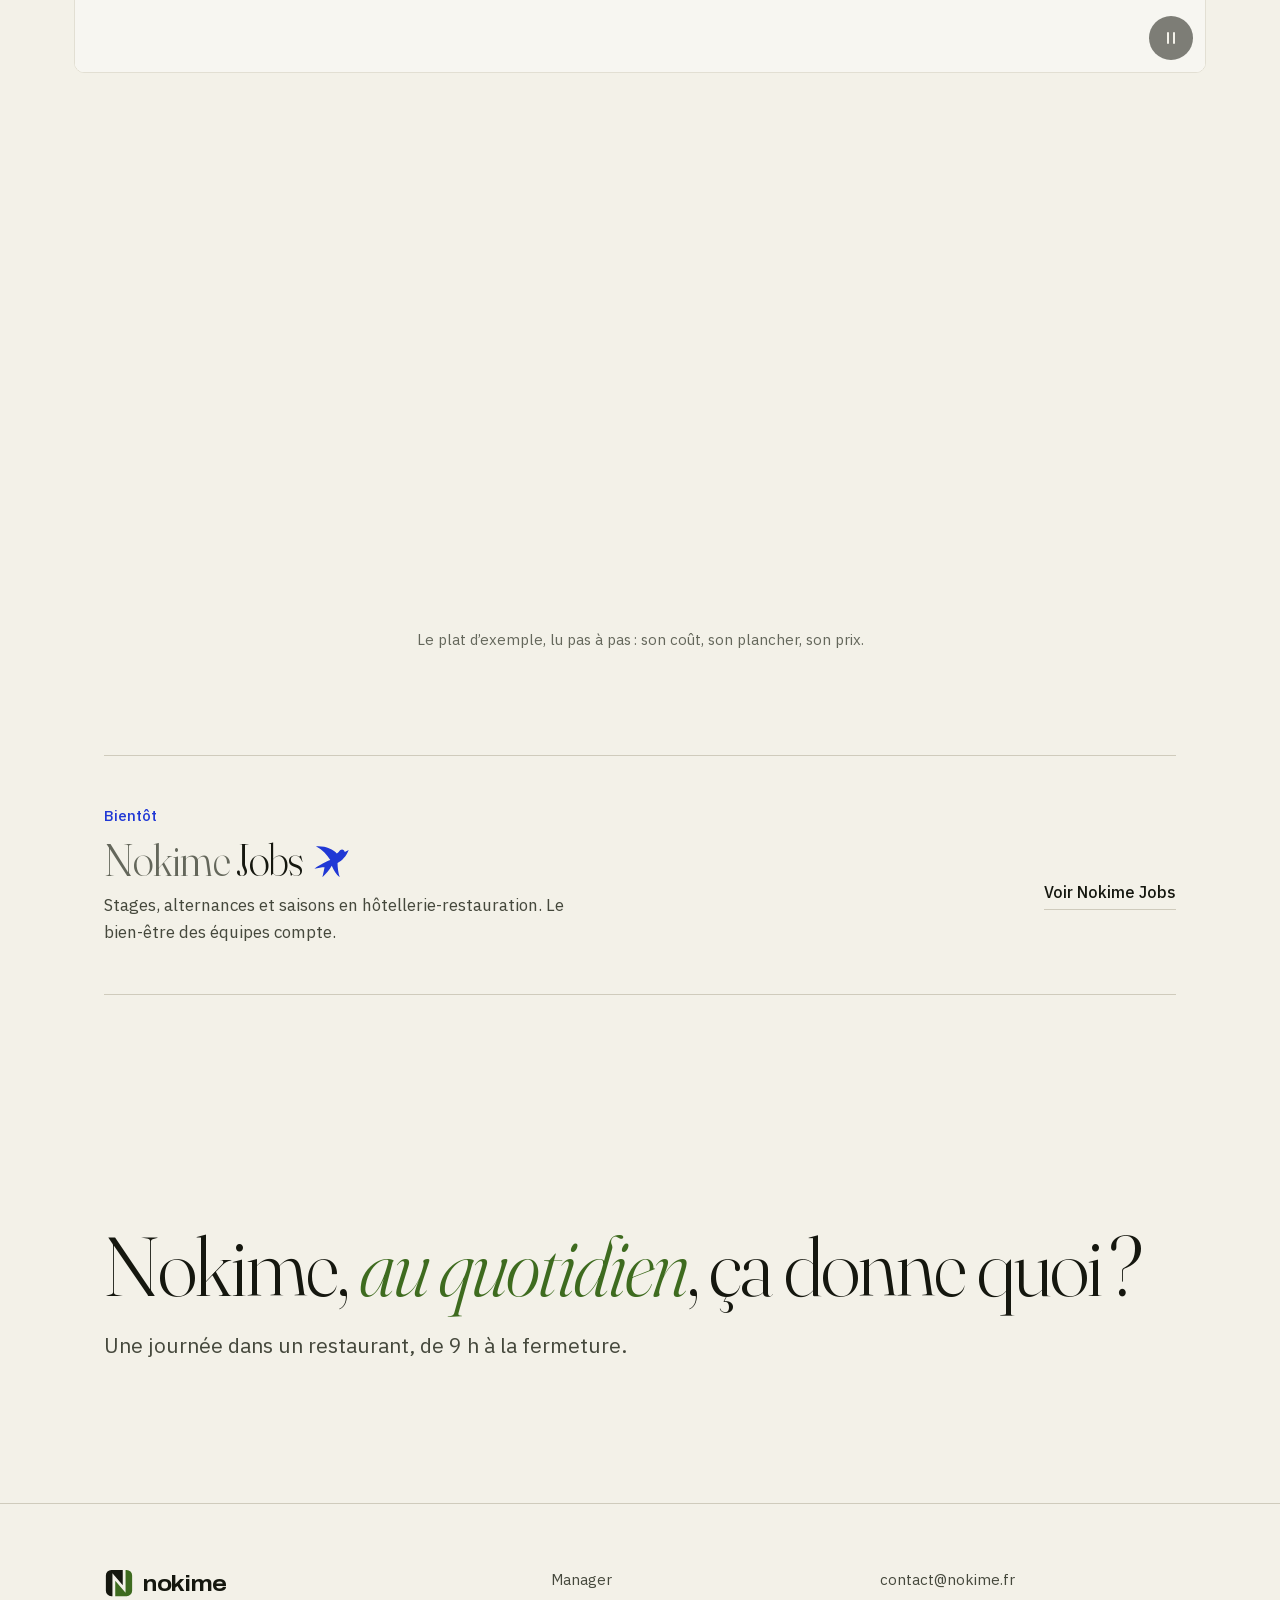
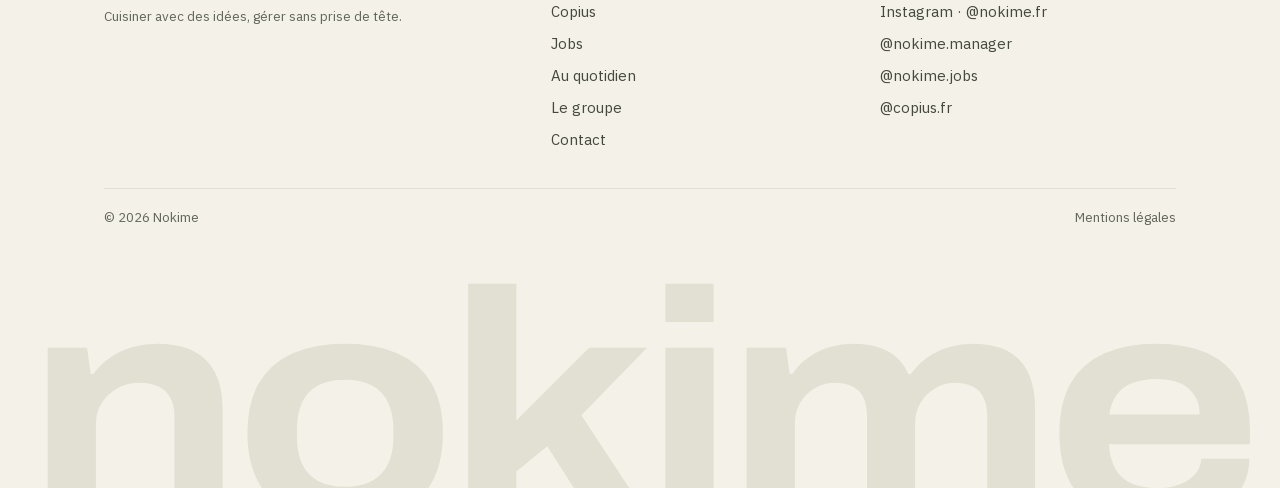
==== commit f216f265: "nokime.fr: colour on contact and the group, one colour per tool His ask 25 Nov: « Add some color too" ====
--- a/index.html
+++ b/index.html
@@ -20,10 +20,10 @@
 <link rel="preload" href="fonts/archivo-wordmark.woff2" as="font" type="font/woff2" crossorigin>
 <link rel="preload" href="fonts/fraunces-normal-300-700.woff2" as="font" type="font/woff2" crossorigin>
 <link rel="preload" href="fonts/ibm-plex-sans-normal-400.woff2" as="font" type="font/woff2" crossorigin>
-<link rel="stylesheet" href="css/fonts.css?v=140">
-<link rel="stylesheet" href="css/site.css?v=140">
-<link rel="stylesheet" href="css/atlas.css?v=140">
-<link rel="stylesheet" href="css/door.css?v=140">
+<link rel="stylesheet" href="css/fonts.css?v=141">
+<link rel="stylesheet" href="css/site.css?v=141">
+<link rel="stylesheet" href="css/atlas.css?v=141">
+<link rel="stylesheet" href="css/door.css?v=141">
 <script>(function(){var l;try{var q=/[?&]lang=(fr|en)(?:&|$)/.exec(location.search);l=q?q[1]:localStorage.getItem("nokime-lang");}catch(e){}if(l!=="fr"&&l!=="en")l=/(^|\.)nokime\.com$/.test(location.hostname)?"en":"fr";document.documentElement.setAttribute("lang",l);})();</script>
 <script type="application/ld+json">{"@context":"https://schema.org","@graph":[{"@type":"Organization","@id":"https://nokime.fr/#org","name":"Nokime","url":"https://nokime.fr/","sameAs":["https://www.instagram.com/nokime.fr/","https://www.linkedin.com/company/nokime-fr/"],"logo":"https://nokime.fr/apple-touch-icon.png","description":"Copius pour trouver l’inspiration, Manager pour savoir si le plat est rentable et, bientôt, Jobs pour recruter en prenant soin des équipes.","disambiguatingDescription":"Nokime est une entreprise française d’outils pour la restauration et l’hôtellerie : Copius, Nokime Jobs et Nokime Manager.","brand":[{"@type":"Brand","name":"Copius","url":"https://copius.fr/","description":"Copius : 1 889 ingrédients, 135 techniques, 45 bases et 68 chefs, dessinés et bilingues, chaque produit avec sa fourchette de prix, sa saison et ses accords. Trois versions : libre, complète, école (bientôt).","sameAs":["https://www.instagram.com/copius.fr/"]},{"@type":"Brand","name":"Nokime Jobs","url":"https://nokime.fr/jobs/","description":"Des stages, des alternances et des saisons en hôtellerie-restauration, avec une charte d’accueil. Nokime Jobs revient bientôt.","sameAs":["https://www.instagram.com/nokime.jobs/"]},{"@type":"Brand","name":"Nokime Manager","url":"https://manager.nokime.fr/","description":"Nokime Manager : coût matière par portion, ratio, marge brute et prix plancher pour chaque plat ; vos prix d’achat ; le tableau des allergènes ; un service type lu en clair. Sur votre compte, avec 1 887 produits déjà chiffrés.","sameAs":["https://www.instagram.com/nokime.manager/"]}]},{"@type":"WebSite","@id":"https://nokime.fr/#site","name":"Nokime","url":"https://nokime.fr/","inLanguage":["fr","en"],"publisher":{"@id":"https://nokime.fr/#org"}}]}</script>
 </head>
@@ -261,11 +261,11 @@
   <div class="foot-word" aria-hidden="true">nokime</div>
 </footer>
 
-<script src="js/art.js?v=140"></script>
-<script src="js/art-wall.js?v=140"></script>
-<script src="js/i18n.js?v=140"></script>
-<script src="js/atlas.js?v=140"></script>
-<script src="js/site.js?v=140"></script>
-<script src="js/door.js?v=140"></script>
+<script src="js/art.js?v=141"></script>
+<script src="js/art-wall.js?v=141"></script>
+<script src="js/i18n.js?v=141"></script>
+<script src="js/atlas.js?v=141"></script>
+<script src="js/site.js?v=141"></script>
+<script src="js/door.js?v=141"></script>
 </body>
 </html>
--- a/css/atlas.css
+++ b/css/atlas.css
@@ -109,6 +109,12 @@
 main .address{display:block;border:0;background:none;padding:0;margin:0 0 clamp(36px,5vw,64px);box-shadow:none}
 main .address .tag{display:none}
 main .address .btn{margin-top:18px;min-height:48px;padding:0 22px}
+/* colour with a meaning on contact and the group (his ask 25 Nov): each tool in its own colour */
+main .address .mail{text-decoration-color:var(--accent);text-decoration-thickness:2px}
+main .reason[data-tool] h2{color:var(--tool)}
+.gr-row .state li{position:relative;padding-left:22px}
+.gr-row .state li[data-tool]::before{content:"";position:absolute;left:0;top:.58em;width:9px;height:9px;border-radius:50%;background:var(--tool)}
+.gr-row .state li[data-tool] a{text-decoration-color:var(--tool)}
 main .contact-grid{display:block;border-top:1px solid var(--rule)}
 main .reason{display:grid;grid-template-columns:minmax(0,.8fr) minmax(0,1fr) auto;column-gap:clamp(24px,4vw,56px);align-items:center;padding:clamp(20px,2.6vw,32px) 0;border-top:0;border-bottom:1px solid var(--rule)}
 main .reason h2{font-size:clamp(23px,2.4vw,30px);font-weight:300;letter-spacing:-.012em;margin:0;font-variation-settings:"opsz" 96}
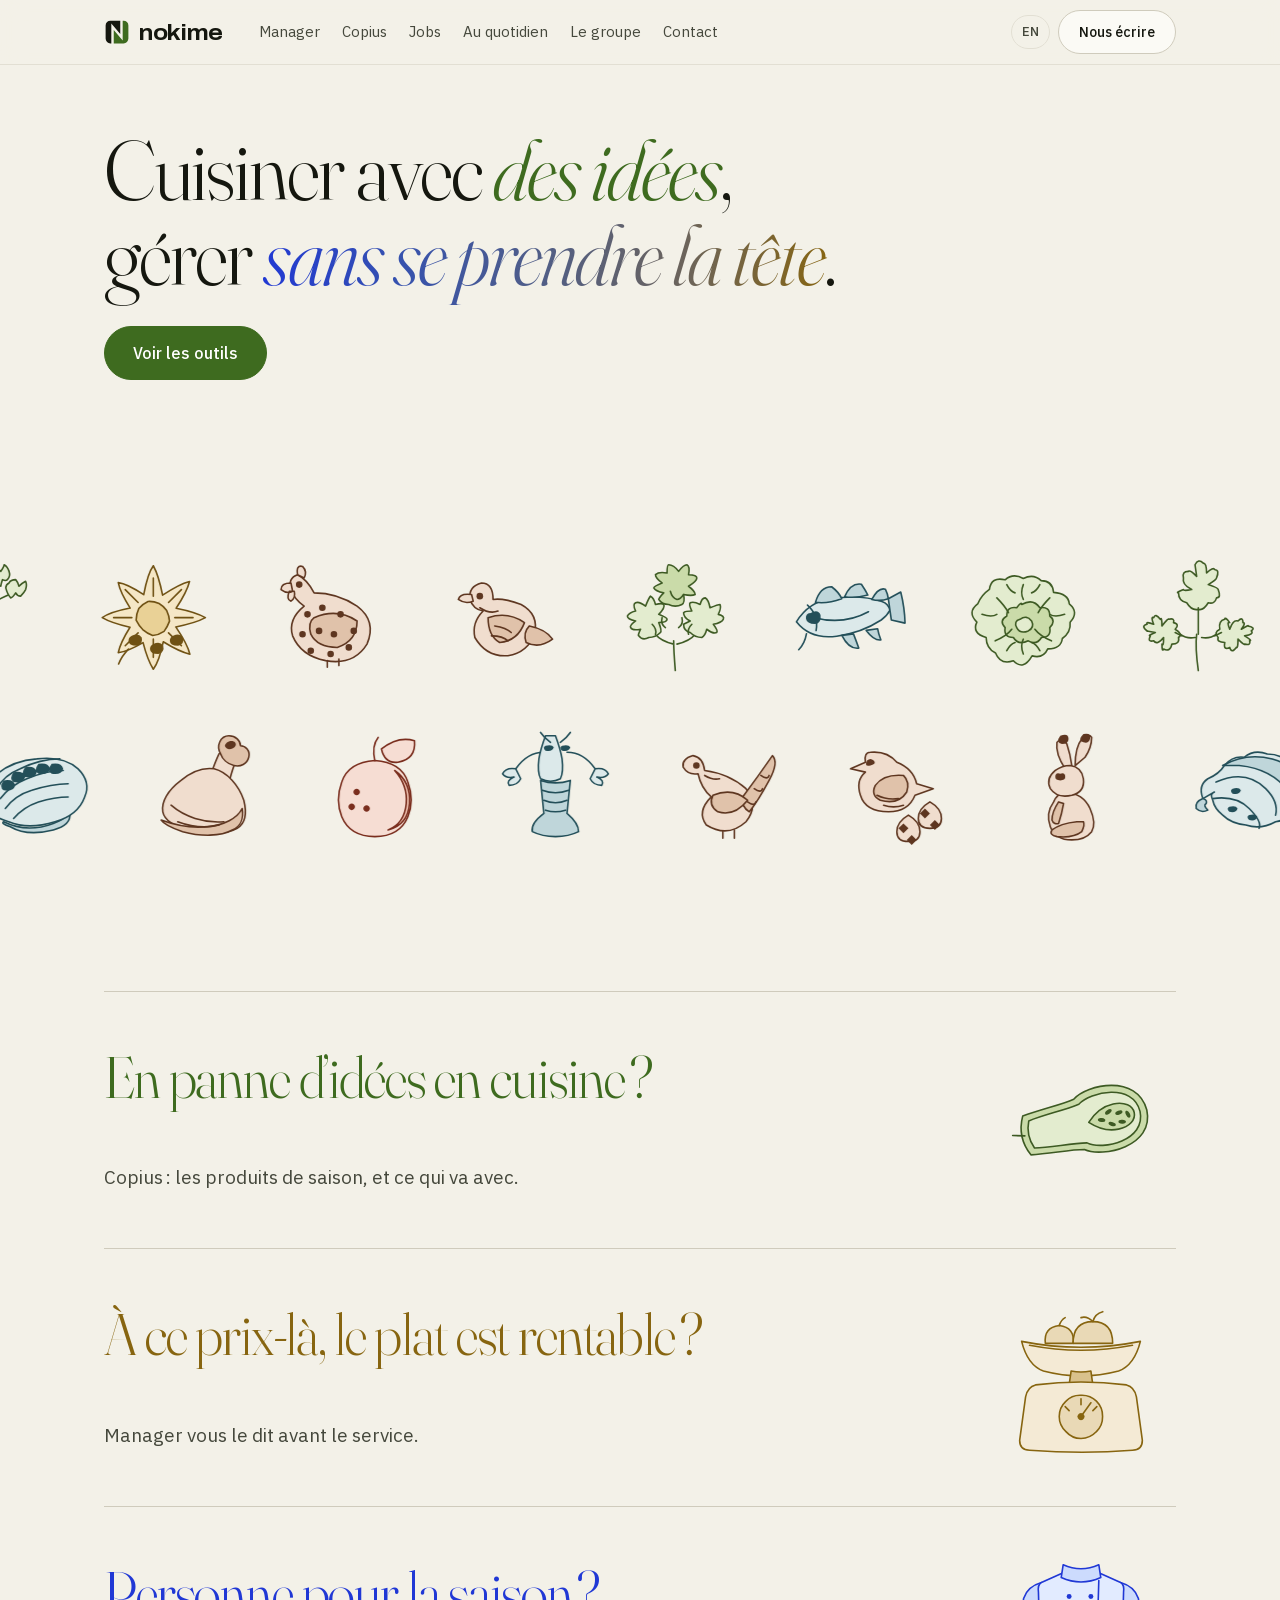
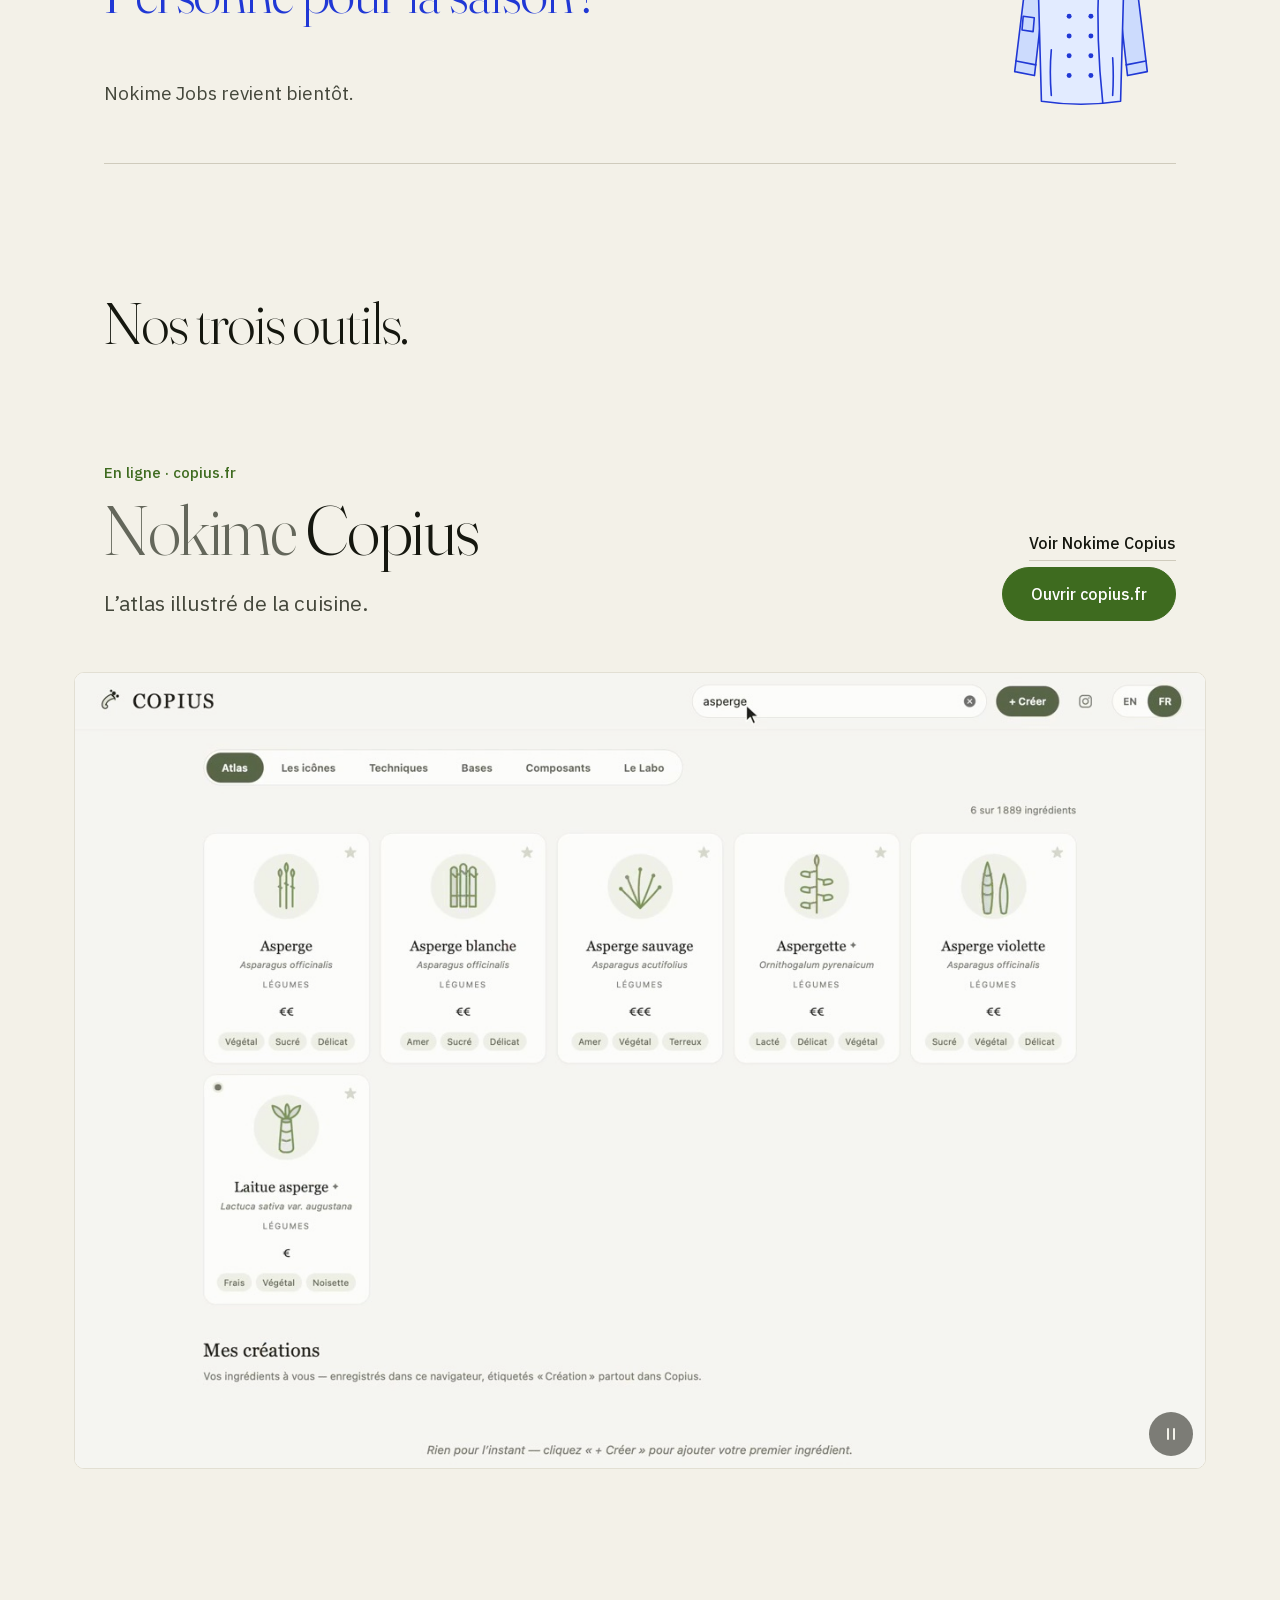
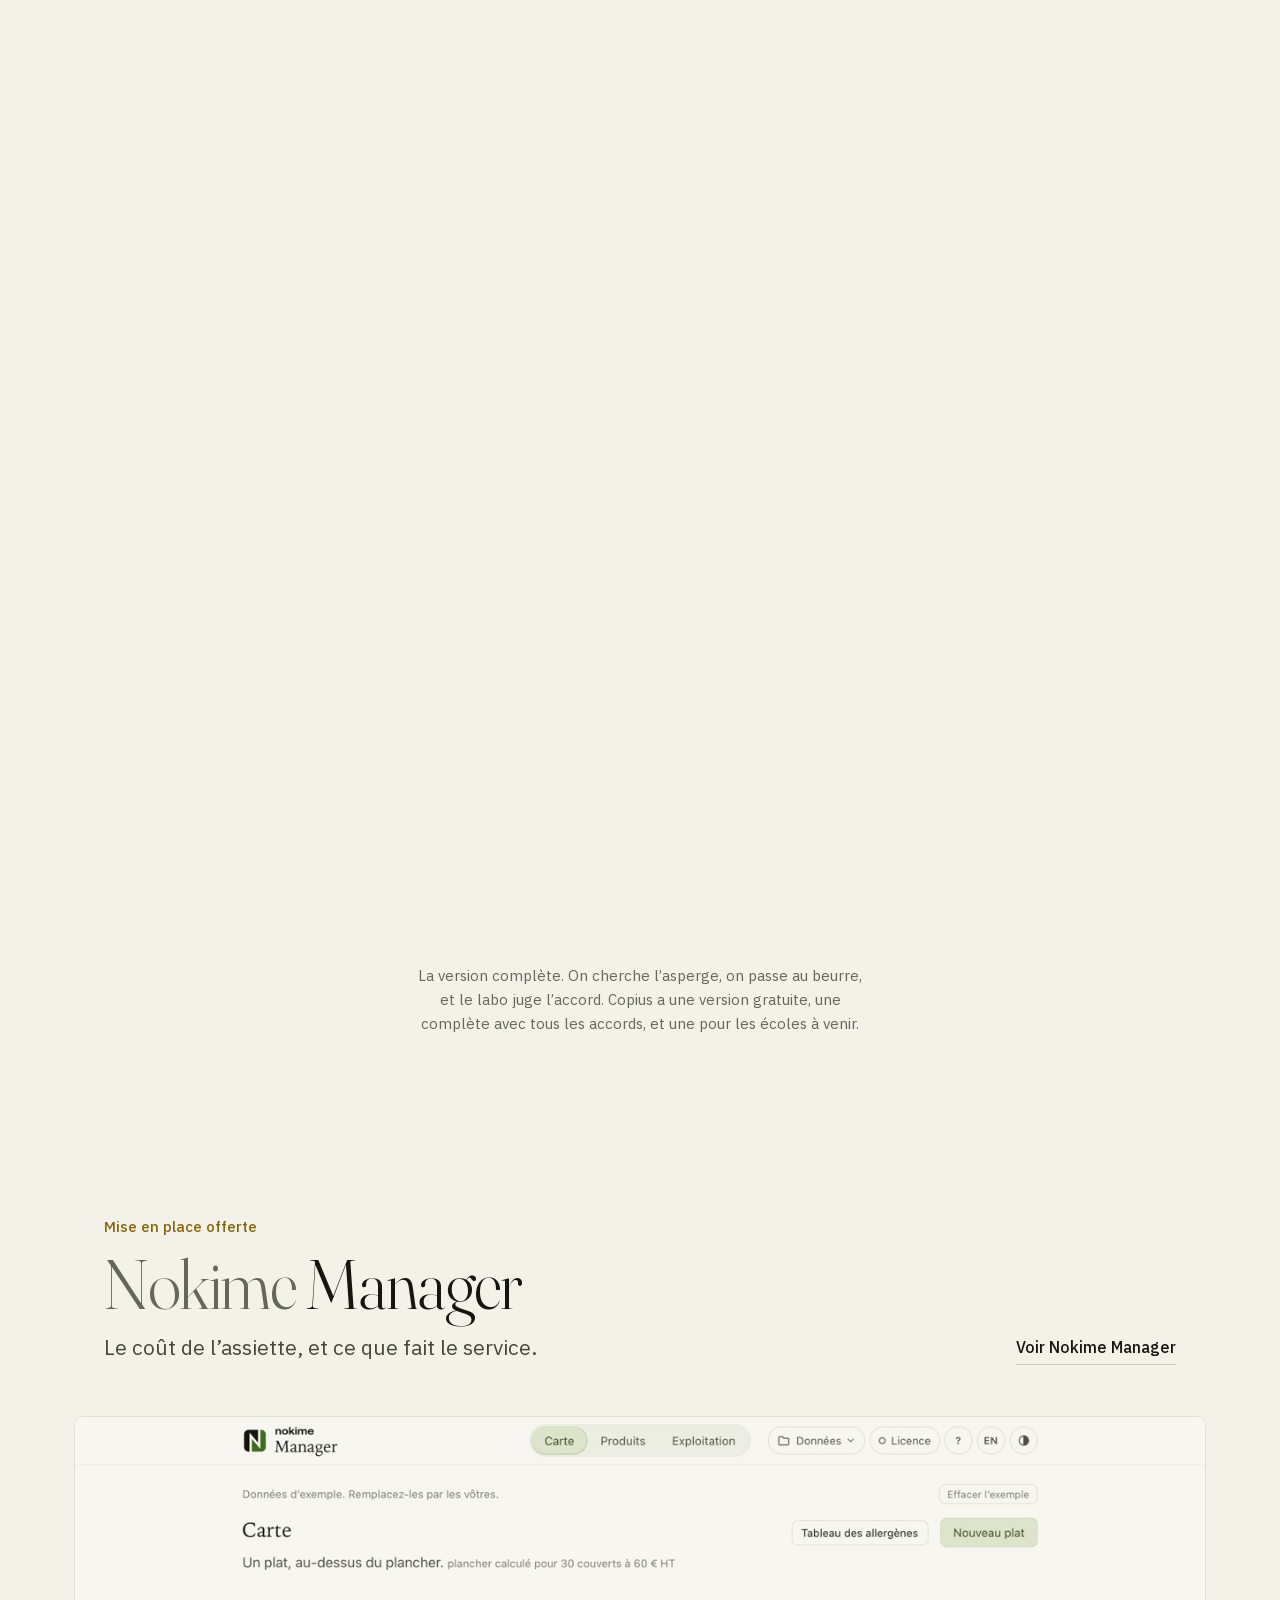
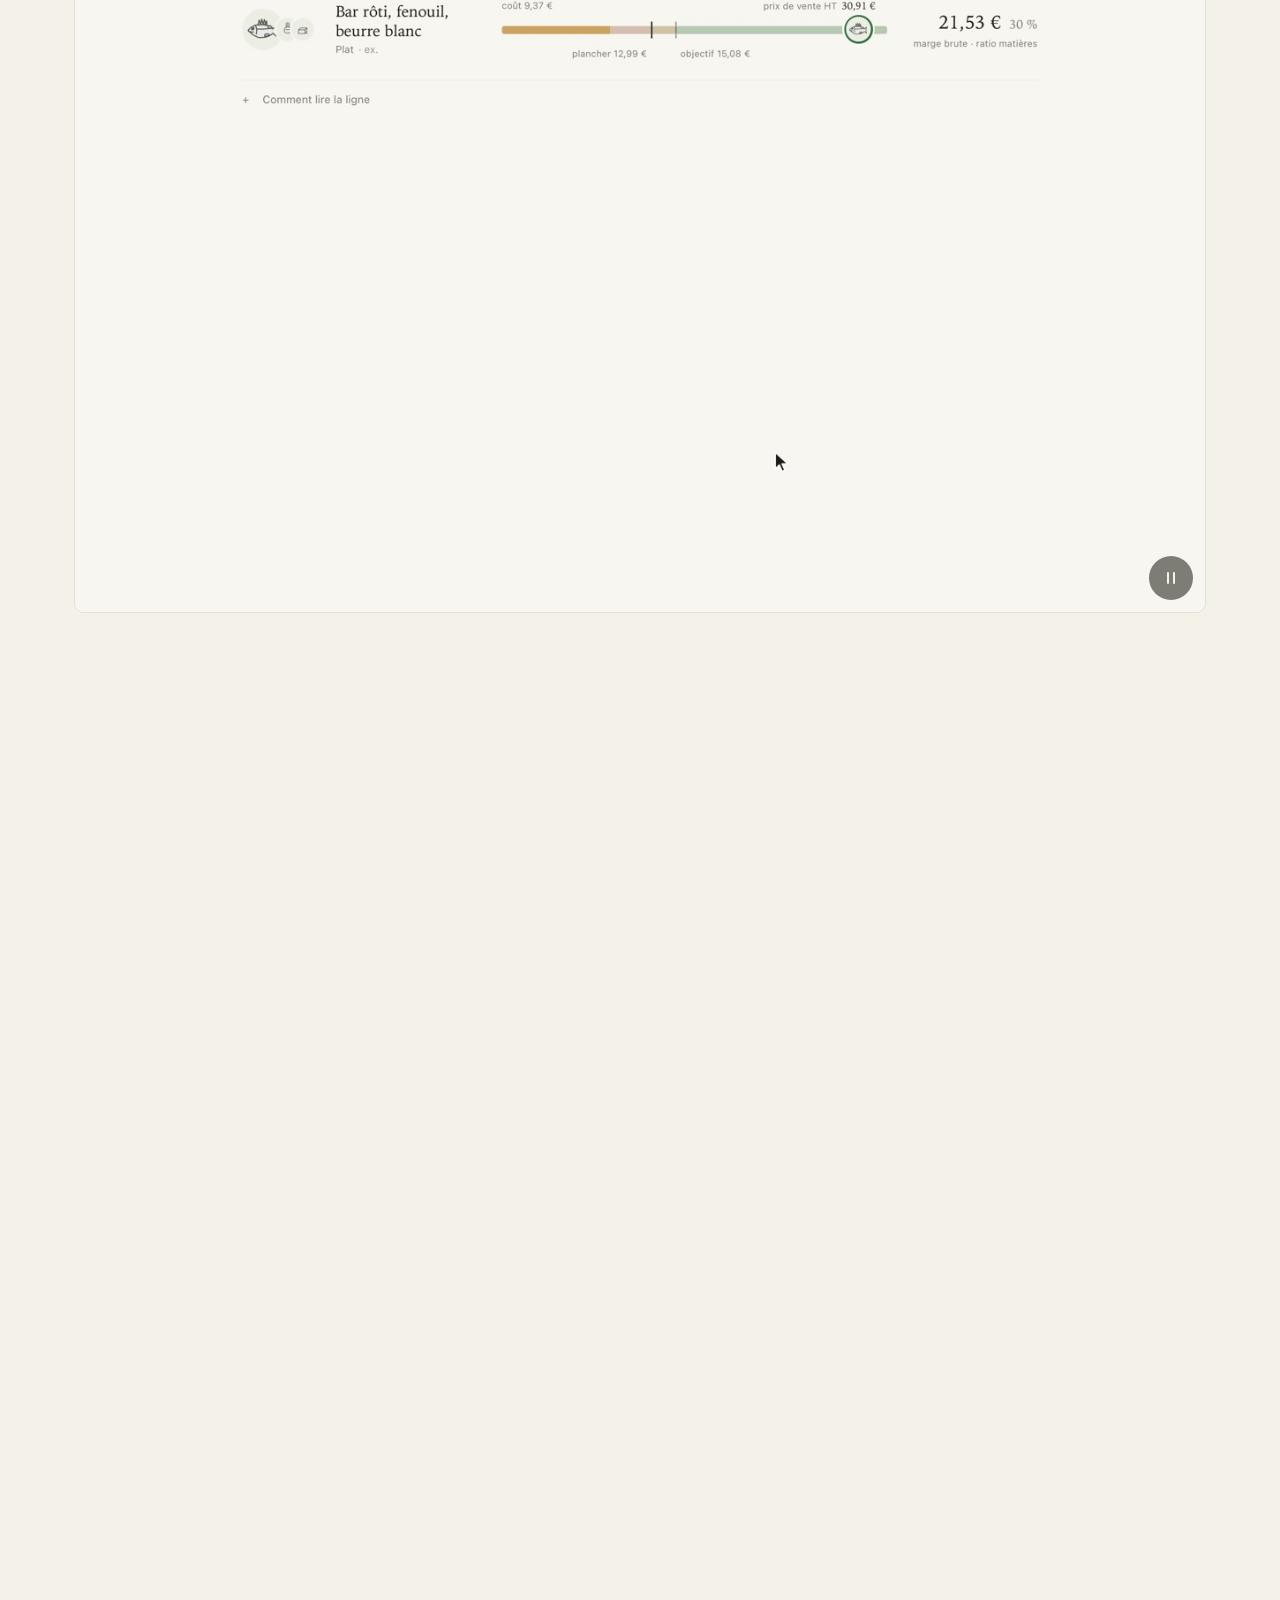
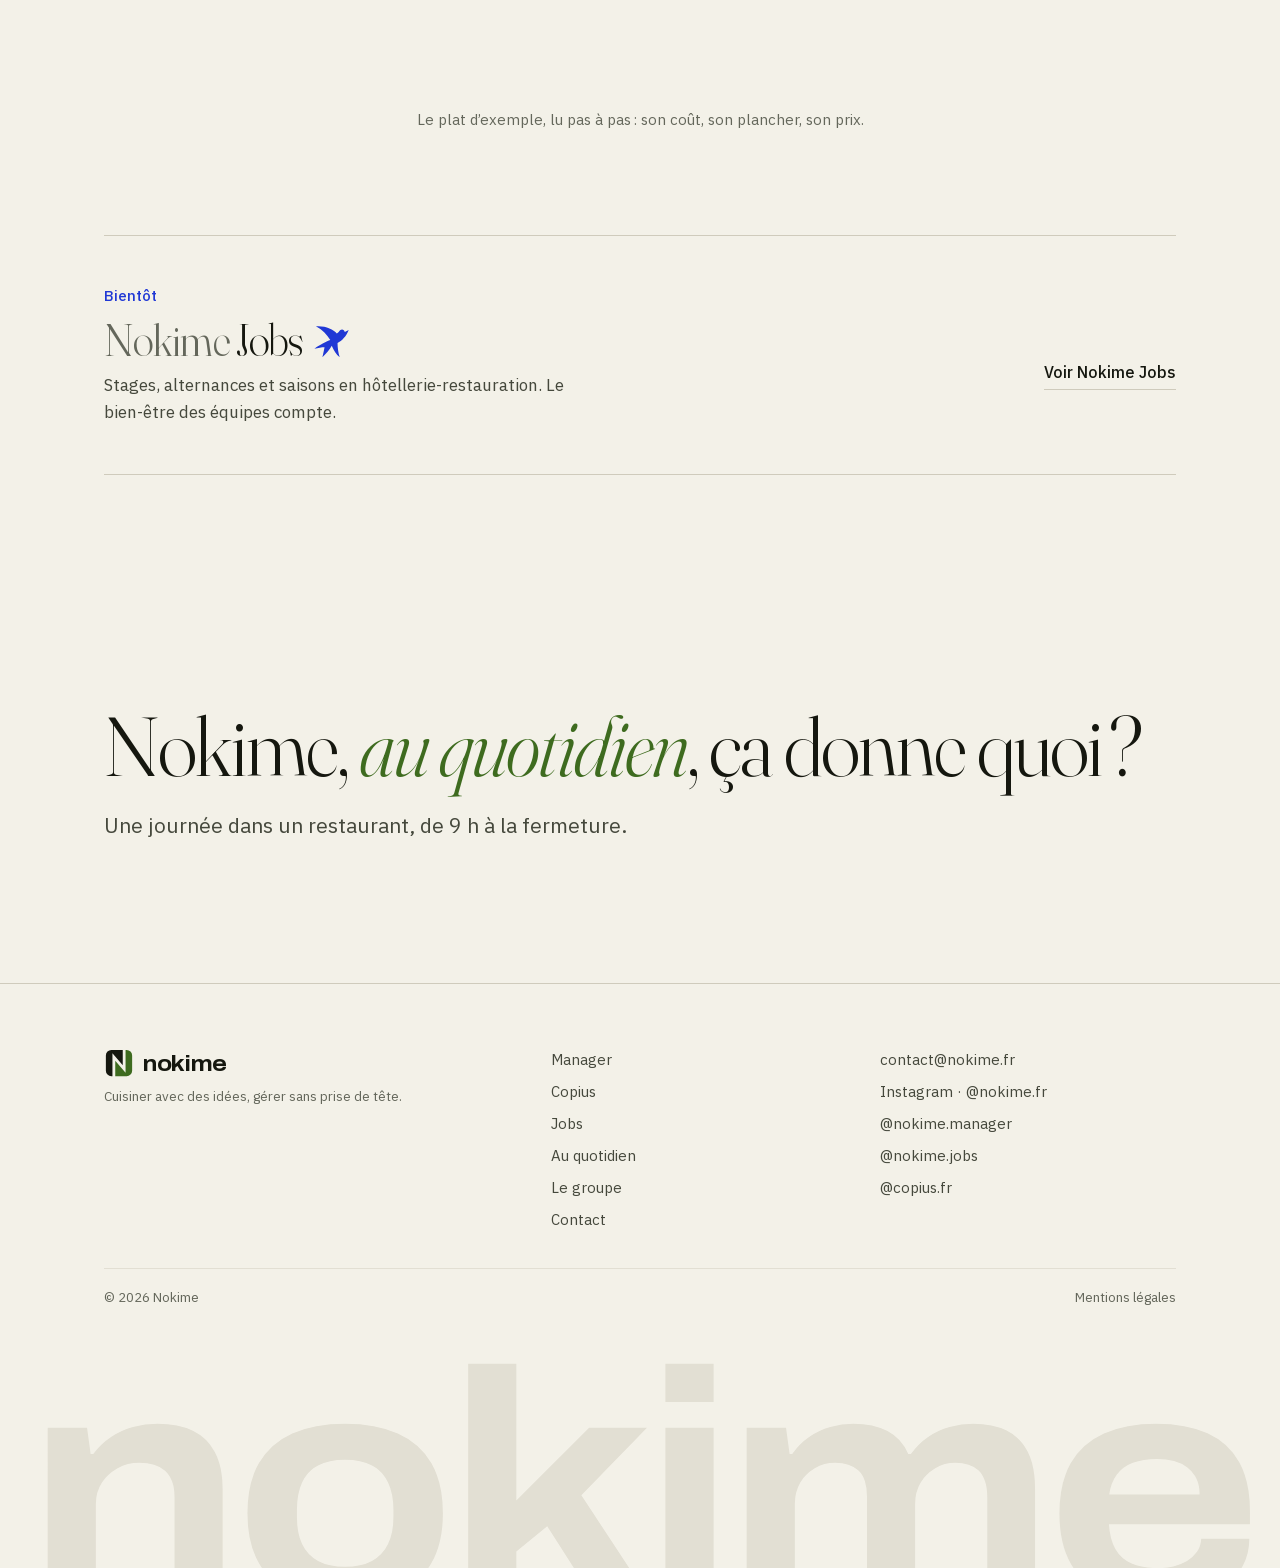
==== commit f3798b4a: "nokime.fr: the welcome animation plays over twice the scrolling, and the films hold twice as long Hi" ====
--- a/index.html
+++ b/index.html
@@ -20,10 +20,10 @@
 <link rel="preload" href="fonts/archivo-wordmark.woff2" as="font" type="font/woff2" crossorigin>
 <link rel="preload" href="fonts/fraunces-normal-300-700.woff2" as="font" type="font/woff2" crossorigin>
 <link rel="preload" href="fonts/ibm-plex-sans-normal-400.woff2" as="font" type="font/woff2" crossorigin>
-<link rel="stylesheet" href="css/fonts.css?v=141">
-<link rel="stylesheet" href="css/site.css?v=141">
-<link rel="stylesheet" href="css/atlas.css?v=141">
-<link rel="stylesheet" href="css/door.css?v=141">
+<link rel="stylesheet" href="css/fonts.css?v=142">
+<link rel="stylesheet" href="css/site.css?v=142">
+<link rel="stylesheet" href="css/atlas.css?v=142">
+<link rel="stylesheet" href="css/door.css?v=142">
 <script>(function(){var l;try{var q=/[?&]lang=(fr|en)(?:&|$)/.exec(location.search);l=q?q[1]:localStorage.getItem("nokime-lang");}catch(e){}if(l!=="fr"&&l!=="en")l=/(^|\.)nokime\.com$/.test(location.hostname)?"en":"fr";document.documentElement.setAttribute("lang",l);})();</script>
 <script type="application/ld+json">{"@context":"https://schema.org","@graph":[{"@type":"Organization","@id":"https://nokime.fr/#org","name":"Nokime","url":"https://nokime.fr/","sameAs":["https://www.instagram.com/nokime.fr/","https://www.linkedin.com/company/nokime-fr/"],"logo":"https://nokime.fr/apple-touch-icon.png","description":"Copius pour trouver l’inspiration, Manager pour savoir si le plat est rentable et, bientôt, Jobs pour recruter en prenant soin des équipes.","disambiguatingDescription":"Nokime est une entreprise française d’outils pour la restauration et l’hôtellerie : Copius, Nokime Jobs et Nokime Manager.","brand":[{"@type":"Brand","name":"Copius","url":"https://copius.fr/","description":"Copius : 1 889 ingrédients, 135 techniques, 45 bases et 68 chefs, dessinés et bilingues, chaque produit avec sa fourchette de prix, sa saison et ses accords. Trois versions : libre, complète, école (bientôt).","sameAs":["https://www.instagram.com/copius.fr/"]},{"@type":"Brand","name":"Nokime Jobs","url":"https://nokime.fr/jobs/","description":"Des stages, des alternances et des saisons en hôtellerie-restauration, avec une charte d’accueil. Nokime Jobs revient bientôt.","sameAs":["https://www.instagram.com/nokime.jobs/"]},{"@type":"Brand","name":"Nokime Manager","url":"https://manager.nokime.fr/","description":"Nokime Manager : coût matière par portion, ratio, marge brute et prix plancher pour chaque plat ; vos prix d’achat ; le tableau des allergènes ; un service type lu en clair. Sur votre compte, avec 1 887 produits déjà chiffrés.","sameAs":["https://www.instagram.com/nokime.manager/"]}]},{"@type":"WebSite","@id":"https://nokime.fr/#site","name":"Nokime","url":"https://nokime.fr/","inLanguage":["fr","en"],"publisher":{"@id":"https://nokime.fr/#org"}}]}</script>
 </head>
@@ -261,11 +261,11 @@
   <div class="foot-word" aria-hidden="true">nokime</div>
 </footer>
 
-<script src="js/art.js?v=141"></script>
-<script src="js/art-wall.js?v=141"></script>
-<script src="js/i18n.js?v=141"></script>
-<script src="js/atlas.js?v=141"></script>
-<script src="js/site.js?v=141"></script>
-<script src="js/door.js?v=141"></script>
+<script src="js/art.js?v=142"></script>
+<script src="js/art-wall.js?v=142"></script>
+<script src="js/i18n.js?v=142"></script>
+<script src="js/atlas.js?v=142"></script>
+<script src="js/site.js?v=142"></script>
+<script src="js/door.js?v=142"></script>
 </body>
 </html>
--- a/css/atlas.css
+++ b/css/atlas.css
@@ -54,7 +54,7 @@
 .page-film .shot{margin-top:0}
 main .shot-frame{border-radius:10px;box-shadow:none;transform-origin:50% 0;background:var(--bg-2);will-change:transform}   /* its own layer: the scroll scale moves it without repainting the film */
 /* the films hold (his ask 25 Nov): each stays centred under the header for --pin of scrolling, then the page moves on */
-main .shot{--shot-h:calc(var(--shot) * 900 / 1280 + 2px);--head:64px;--pin:60vh}
+main .shot{--shot-h:calc(var(--shot) * 900 / 1280 + 2px);--head:64px;--pin:120vh}   /* 60vh was « too short » (25 Nov) */
 main .shot-pin{height:calc(var(--shot-h) + var(--pin))}
 main .shot-pin .shot-frame{position:sticky;top:calc(var(--head) + (100vh - var(--head) - var(--shot-h)) / 2)}
 @supports (height:100svh){main .shot-pin .shot-frame{top:calc(var(--head) + (100svh - var(--head) - var(--shot-h)) / 2)}}
--- a/css/door.css
+++ b/css/door.css
@@ -99,7 +99,7 @@
 
 /* ---------- motion allowed and scripting on: pinned stage, layers stacked, door-js drives them ---------- */
 @media (prefers-reduced-motion:no-preference) and (scripting:enabled) and (min-height:560px){   /* a shorter window (a phone on its side) gets the two calm blocks: the pinned stage would clip its own content */
-  .door-track{height:300vh}
+  .door-track{height:500vh}   /* 400vh of scrolling for the melt, twice the old 200vh (his « the animation goes too fast », 25 Nov) */
   .d-tools{top:auto;bottom:10px}
   .door-stage{position:sticky;top:0;height:100vh;height:100svh}
   .d-paint{display:block;position:absolute;inset:0;pointer-events:none;z-index:1}
